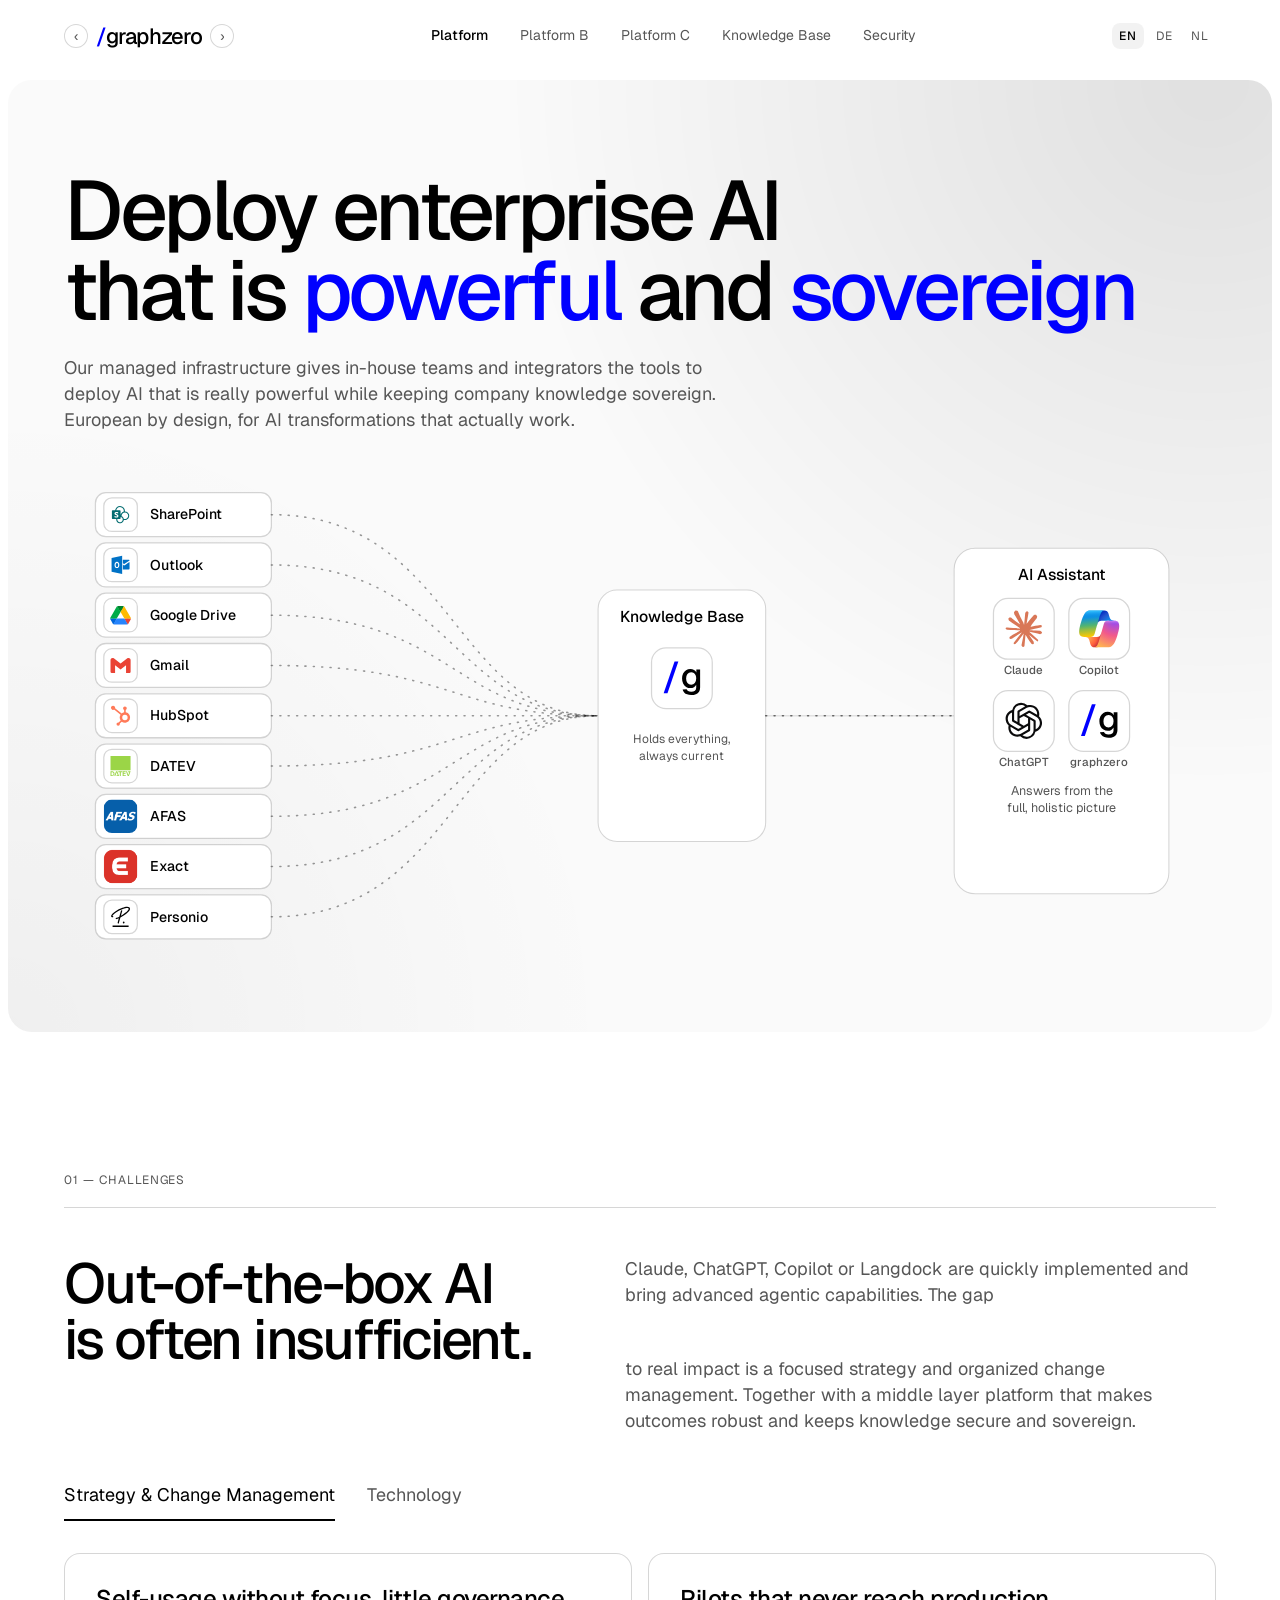
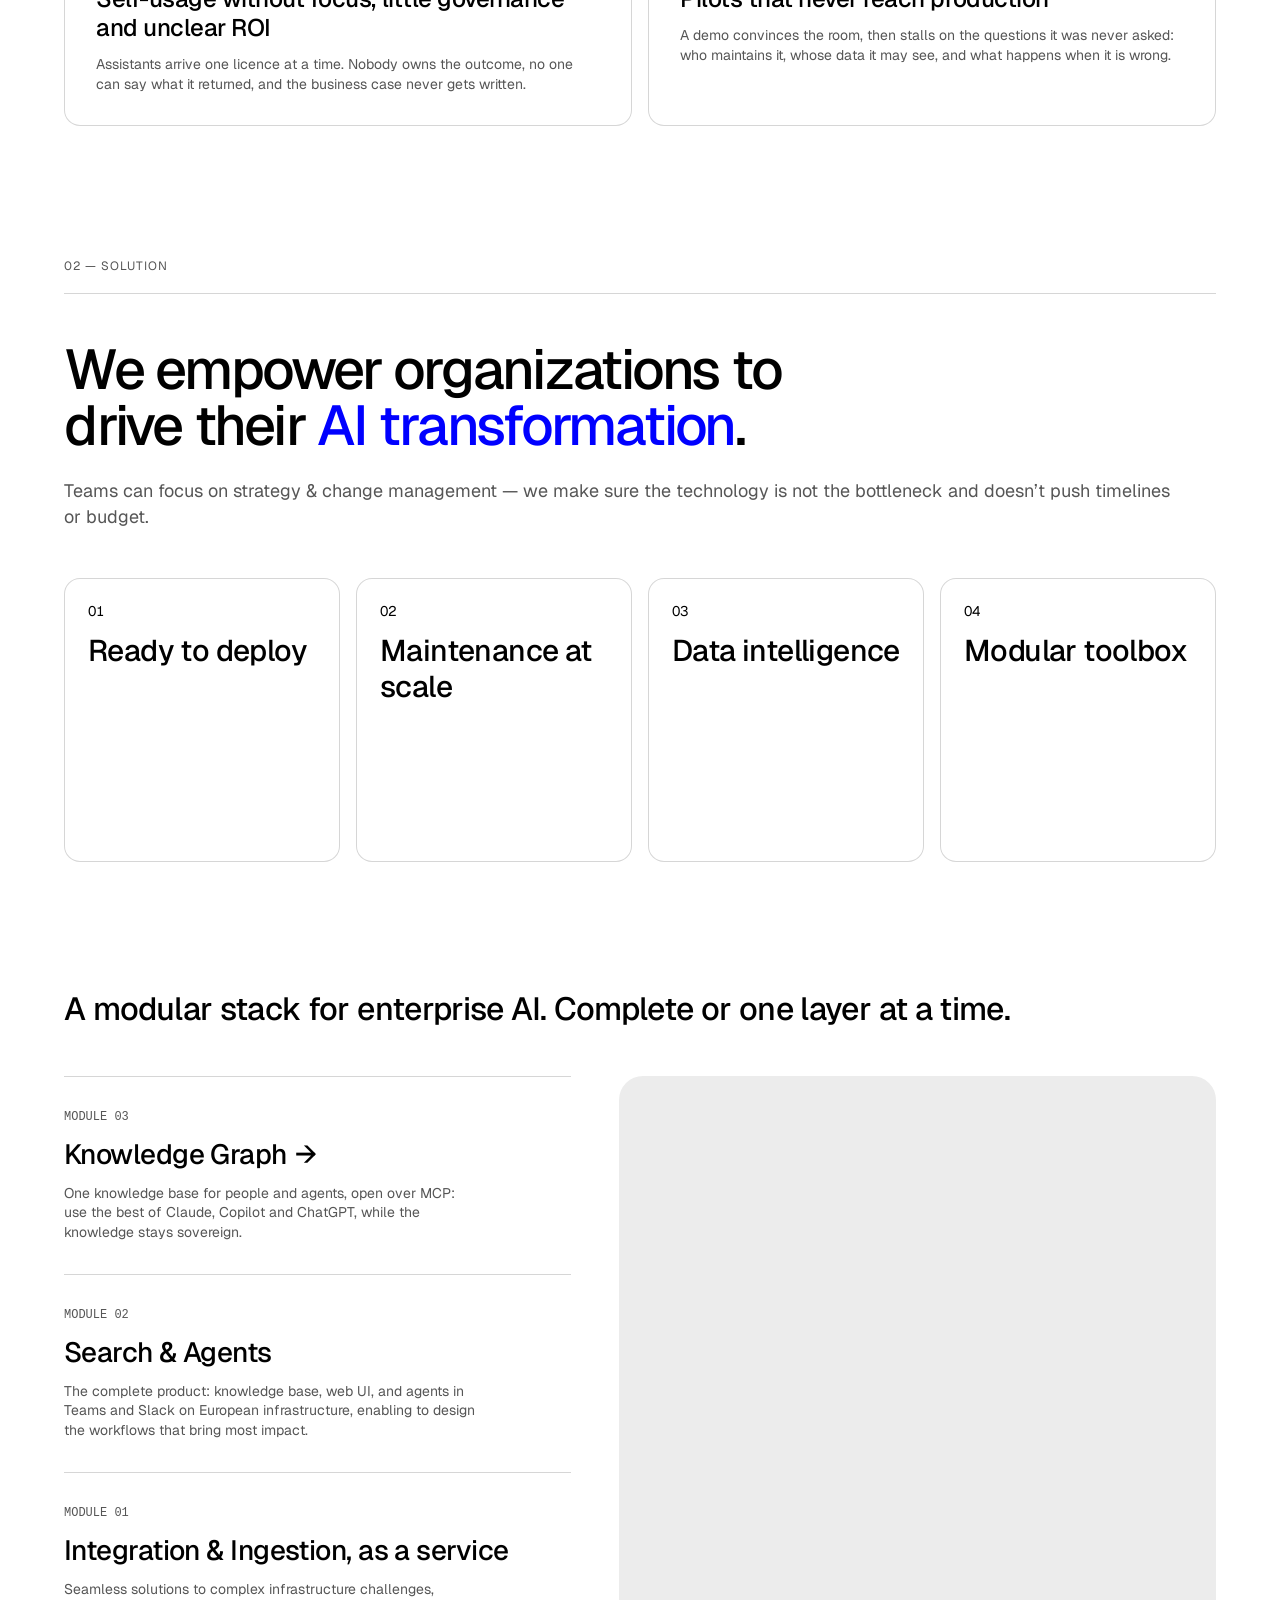
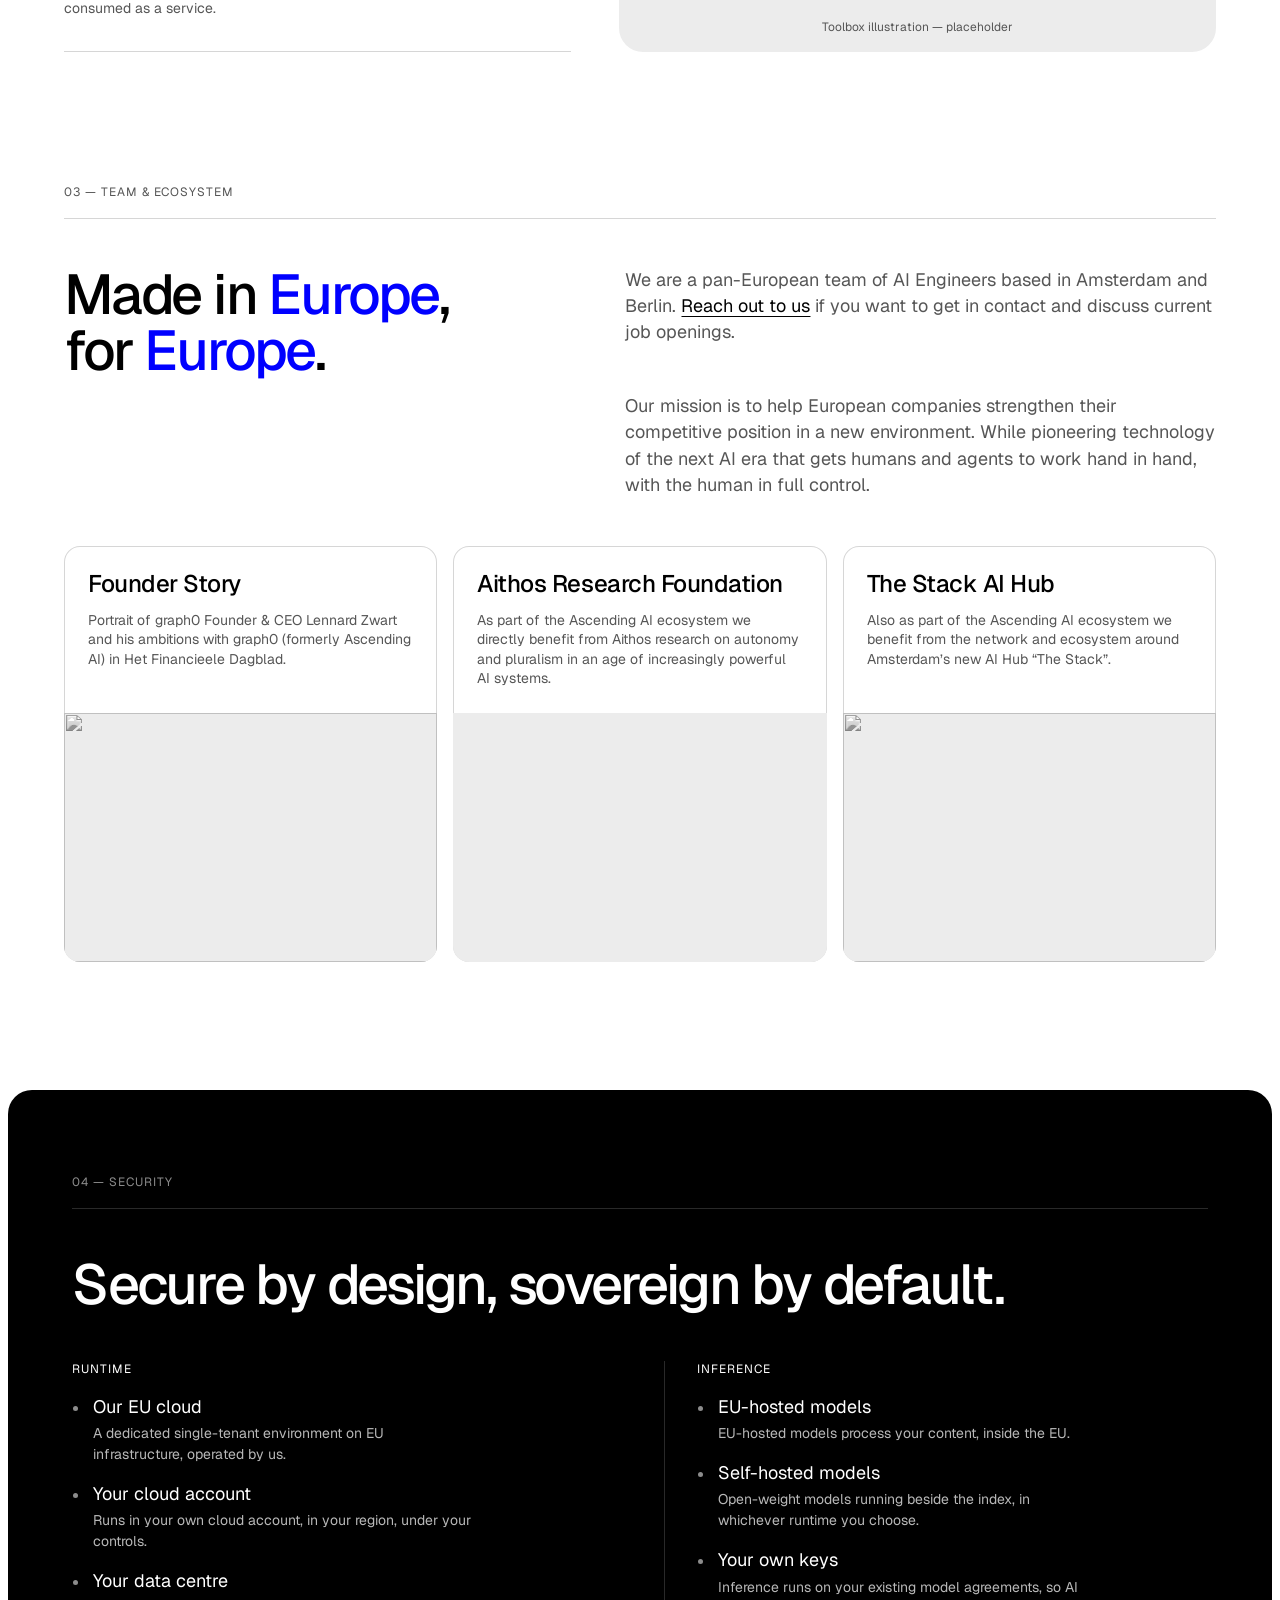
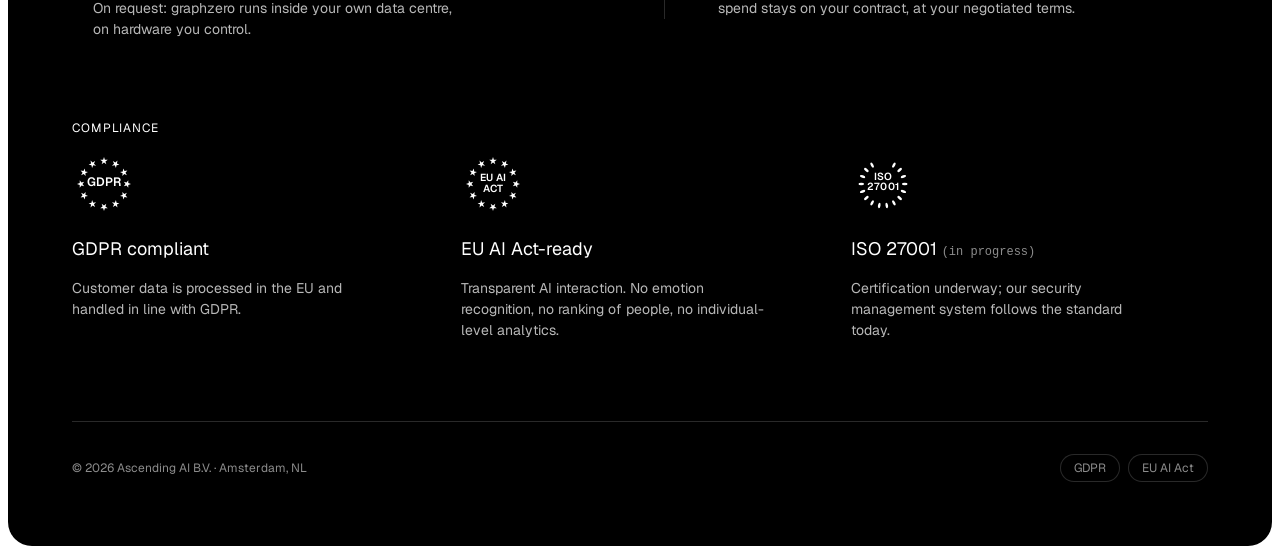
==== index.html @ 4338e970 "Platform: close the stray </div> that ejected half the page The tabs edit left one </div> too many a" ====
<!DOCTYPE html>
<html lang="en">
<head>
<meta charset="utf-8">
<meta name="viewport" content="width=device-width, initial-scale=1">
<title>graphzero | Platform</title>
<meta name="description" content="Our managed infrastructure enables in-house teams and integrators to deploy AI that is really powerful while keeping company knowledge sovereign.">
<meta property="og:title" content="graphzero | Platform">
<meta property="og:description" content="Our managed infrastructure enables in-house teams and integrators to deploy AI that is really powerful while keeping company knowledge sovereign.">
<meta property="og:type" content="website">
<link rel="preconnect" href="https://fonts.googleapis.com">
<link rel="preconnect" href="https://fonts.gstatic.com" crossorigin>
<!-- ?v= on the two files that actually change. Pages serves everything with
     max-age=600, so without it a browser can pick up new markup while still
     running ten-minute-old CSS and JS. Bump it in the same commit as an edit
     to either file. The design-system entry below is upstream and unversioned
     because nothing here edits it. -->
<link rel="stylesheet" href="https://fonts.googleapis.com/css2?family=Geist:wght@400;500;700&amp;display=swap">
<link rel="stylesheet" href="assets/design-system/styles.css">
<link rel="stylesheet" href="assets/site.css?v=135">
<link rel="icon" href="assets/graphzero-mark.svg?v=135" type="image/svg+xml">
</head>
<body data-surface="light">

<a class="skip" href="#main">Skip to content</a>

<div class="page" data-page="home">

  <!-- The wordmark is the way back to the top of the site, which is why the nav
       carries no entry for this page. -->
  <header class="site-header">
    <div class="brand-switch" data-identity-switch>
      <!-- Two identities under comparison, and scaffolding like the hero mark's
           arrows: drop this wrapper, the .brand-switch rules and the identity
           block in site.js once one is chosen, leaving the <a> where it is. -->
      <button class="brand-switch__arrow" type="button" data-identity-step="-1"
              aria-label="Previous identity">&lsaquo;</button>
      <a class="brand" href="#platform" title="/graphzero">
        <span class="brand__slash">/</span><span class="brand__name">graphzero</span>
      </a>
      <button class="brand-switch__arrow" type="button" data-identity-step="1"
              aria-label="Next identity">&rsaquo;</button>
    </div>

    <button class="nav-toggle" type="button" aria-expanded="false" aria-controls="site-nav" aria-label="Menu">
      <span class="nav-toggle__bar"></span>
      <span class="nav-toggle__bar"></span>
    </button>

    <nav class="site-nav" id="site-nav" aria-label="Primary">
      <a href="#platform" aria-current="page">Platform</a>
      <a href="platform-b.html">Platform B</a>
      <a href="platform-c.html">Platform C</a>
      <a href="knowledge-base.html">Knowledge Base</a>
      <a href="security.html">Security</a>

      <!-- Only ever seen in the sheet. The desktop bar has no room for it, and
           there the same call is one scroll away in the hero. -->
      <div class="nav-cta">
        <a class="btn btn--hero" href="mailto:david@ascending.ai?subject=Ascending%20AI">Book a founder call</a>
      </div>
    </nav>

    <div class="lang" role="group" aria-label="Language">
      <button class="lang__opt" type="button" data-lang="en" aria-current="true">EN</button>
      <button class="lang__opt" type="button" data-lang="de">DE</button>
      <button class="lang__opt" type="button" data-lang="nl">NL</button>
    </div>
  </header>

  <main id="main">

    <!-- HERO -->
    <section class="hero hero--stack" id="platform">
      <div class="wrap hero__inner hero__inner--stack">
        <div class="hero__copy">
          <h1 class="display hero__title">Deploy enterprise AI<br> that is <span class="hl">powerful</span> and <span class="hl">sovereign</span></h1>
          <!-- The fold used to be a title alone, which left it lighter than the
               section heading underneath it. The sub-title gives the claim a
               second beat and hands the reader down into the page. -->
          <p class="lead hero__lead">Our managed infrastructure gives in-house teams and integrators the tools to deploy AI that is really powerful while keeping company knowledge sovereign.<br>European by design, for AI transformations that actually work.</p>
        </div>

        <!-- The diagram from the foot of this page, held to its knowledge-base
             view and stripped of the animation, so the fold shows the shape of
             the argument and the interactive one below carries the detail. Its
             ids are suffixed -hero: they are page-global, and the two copies
             would otherwise fight over the same gradients and filters.

             On a plate, which the landing hero does not need. -->
        <!-- af-flow2 is not decoration here: every rule the drawing needs is
             scoped under that class, so without it the whole illustration falls
             back to default SVG painting — 16px black text, no fills, no
             hairlines. -->
        <figure class="hero__figure af-flow2">
          <svg role="img" aria-label="Nine business systems feeding a knowledge base, which answers through Claude, Copilot, ChatGPT or our own assistant." viewBox="0 40 1100 580" preserveAspectRatio="xMidYMid meet" xmlns="http://www.w3.org/2000/svg">
                            <defs>
                              <filter id="af-blur-kb-hero" x="-200%" y="-200%" width="500%" height="500%">
                                <feGaussianBlur stdDeviation="2.6"/>
                              </filter>
                            </defs>
            
                      <g class="af-chip">
                        <rect class="af-chip-rect" x="30" y="97.0" width="168" height="42" rx="10"/>
                        <rect x="38" y="102.0" width="32" height="32" rx="7.7" class="af-logo-tile"/><g transform="translate(44.08,108.08) scale(0.8267)"><path fill="#036C70" d="M22 13.25q0 1.04-.4 1.95-.39.9-1.07 1.58t-1.59 1.08q-.91.39-1.94.39-.64 0-1.27-.16-.09.83-.46 1.54-.38.72-.97 1.25-.58.53-1.33.82-.76.3-1.59.3-.91 0-1.71-.35-.79-.34-1.39-.93-.59-.59-.93-1.39-.35-.8-.35-1.7v-.32q.03-.15.05-.31H2.83q-.33 0-.59-.24Q2 16.5 2 16.17V7.83q0-.33.24-.59Q2.5 7 2.83 7h2.95q.12-1.06.61-2 .48-.89 1.24-1.56.75-.68 1.71-1.06T11.38 2q1.16 0 2.18.44 1.03.45 1.79 1.21t1.21 1.79Q17 6.46 17 7.63v.31q0 .15-.04.31 1.04 0 1.95.39.92.39 1.59 1.07.71.67 1.1 1.58.4.92.4 1.96m-10.63-10q-.81 0-1.54.29-.74.28-1.33.78-.56.5-.95 1.18-.38.7-.5 1.5h4.12q.33 0 .59.25.24.25.24.58v4.12l.18-.03q.17-.62.5-1.18.32-.57.79-1.02.45-.45 1.03-.79.54-.33 1.17-.5.08-.43.08-.8 0-.91-.35-1.71-.34-.79-.94-1.38-.59-.59-1.38-.94-.8-.35-1.71-.35m-4.27 12q.45 0 .9-.09.42-.09.76-.31.34-.21.55-.56.19-.36.19-.88 0-.53-.2-.88-.22-.35-.55-.59-.33-.23-.71-.38l-.72-.29Q7 11.14 6.77 11q-.22-.15-.22-.38 0-.16.12-.27.12-.1.28-.15.16-.07.33-.09.18-.01.3-.01.49 0 .88.12.38.13.79.38V9.12Q9 9.05 8.81 9q-.2-.05-.39-.08-.2-.03-.42-.05-.2-.01-.45-.01-.43 0-.88.09-.45.1-.82.32-.35.23-.59.56-.23.35-.23.86 0 .5.22.81.22.35.55.59.33.23.7.41l.72.29q.34.14.56.29.22.16.22.38 0 .19-.11.3-.1.11-.26.16-.13.08-.32.08H7q-.59 0-1.04-.18-.46-.2-.92-.52v1.56q.99.39 2.06.39m4.27 5.5q.63 0 1.21-.25.57-.24 1-.66.42-.43.67-1t.25-1.21q0-.56-.19-1.07-.18-.51-.51-.91-.34-.41-.8-.69-.45-.28-1-.4v1.61q0 .33-.24.59-.26.24-.59.24H8.31q-.06.31-.06.63 0 .64.25 1.21.24.57.66 1 .43.42 1 .66.57.25 1.21.25M17 17q.77 0 1.45-.29.69-.29 1.2-.81.51-.51.81-1.19.29-.68.29-1.46 0-.75-.29-1.45-.3-.69-.81-1.2t-1.2-.81Q17.77 9.5 17 9.5t-1.45.3-1.19.81-.81 1.19q-.3.7-.3 1.45v.21l.02.22q.46.22.85.54.38.32.7.71.3.4.52.86.21.46.32.95.66.26 1.34.26"/></g>
                        <text class="af-chip-label" x="82" y="122.5">SharePoint</text>
                      </g>
                      <g class="af-chip">
                        <rect class="af-chip-rect" x="30" y="145.0" width="168" height="42" rx="10"/>
                        <rect x="38" y="150.0" width="32" height="32" rx="7.7" class="af-logo-tile"/><g transform="translate(44.08,156.08) scale(0.6200)"><path fill="#0072c6" d="M19.484 7.937v5.477l1.916 1.205a.5.5 0 0 0 .21 0l8.238-5.554a1.174 1.174 0 0 0-.959-1.128Z"/><path fill="#0072c6" d="m19.484 15.457l1.747 1.2a.52.52 0 0 0 .543 0c-.3.181 8.073-5.378 8.073-5.378v10.066a1.408 1.408 0 0 1-1.49 1.555h-8.874zm-9.044-2.525a1.61 1.61 0 0 0-1.42.838a4.13 4.13 0 0 0-.526 2.218A4.05 4.05 0 0 0 9.02 18.2a1.6 1.6 0 0 0 2.771.022a4 4 0 0 0 .515-2.2a4.37 4.37 0 0 0-.5-2.281a1.54 1.54 0 0 0-1.366-.809"/><path fill="#0072c6" d="M2.153 5.155v21.427L18.453 30V2Zm10.908 14.336a3.23 3.23 0 0 1-2.7 1.361a3.19 3.19 0 0 1-2.64-1.318A5.46 5.46 0 0 1 6.706 16.1a5.87 5.87 0 0 1 1.036-3.616a3.27 3.27 0 0 1 2.744-1.384a3.12 3.12 0 0 1 2.61 1.321a5.64 5.64 0 0 1 1 3.484a5.76 5.76 0 0 1-1.035 3.586"/></g>
                        <text class="af-chip-label" x="82" y="170.5">Outlook</text>
                      </g>
                      <g class="af-chip">
                        <rect class="af-chip-rect" x="30" y="193.0" width="168" height="42" rx="10"/>
                        <rect x="38" y="198.0" width="32" height="32" rx="7.7" class="af-logo-tile"/><g transform="translate(44.08,205.13) scale(0.0775)"><path fill="#0066da" d="m19.354 196.034l11.29 19.5c2.346 4.106 5.718 7.332 9.677 9.678q17.009-21.591 23.68-33.137q6.77-11.717 16.641-36.655q-26.604-3.502-40.32-3.502q-13.165 0-40.322 3.502c0 4.545 1.173 9.09 3.519 13.196z"/><path fill="#ea4335" d="M215.681 225.212c3.96-2.346 7.332-5.572 9.677-9.677l4.692-8.064l22.434-38.855a26.57 26.57 0 0 0 3.518-13.196q-27.315-3.502-40.247-3.502q-13.899 0-40.248 3.502q9.754 25.075 16.422 36.655q6.724 11.683 23.752 33.137"/><path fill="#00832d" d="M128.001 73.311q19.68-23.768 27.125-36.655q5.996-10.377 13.196-33.137C164.363 1.173 159.818 0 155.126 0h-54.25C96.184 0 91.64 1.32 87.68 3.519q9.16 26.103 15.544 37.154q7.056 12.213 24.777 32.638"/><path fill="#2684fc" d="M175.36 155.42H80.642l-40.32 69.792c3.958 2.346 8.503 3.519 13.195 3.519h148.968c4.692 0 9.238-1.32 13.196-3.52z"/><path fill="#00ac47" d="M128.001 73.311L87.681 3.52c-3.96 2.346-7.332 5.571-9.678 9.677L3.519 142.224A26.57 26.57 0 0 0 0 155.42h80.642z"/><path fill="#ffba00" d="m215.242 77.71l-37.243-64.514c-2.345-4.106-5.718-7.331-9.677-9.677l-40.32 69.792l47.358 82.109h80.496c0-4.546-1.173-9.09-3.519-13.196z"/></g>
                        <text class="af-chip-label" x="82" y="218.5">Google Drive</text>
                      </g>
                      <g class="af-chip">
                        <rect class="af-chip-rect" x="30" y="241.0" width="168" height="42" rx="10"/>
                        <rect x="38" y="246.0" width="32" height="32" rx="7.7" class="af-logo-tile"/><g transform="translate(44.40,252.40) scale(0.8000)"><path d="M24 5.457v13.909c0 .904-.732 1.636-1.636 1.636h-3.819V11.73L12 16.64l-6.545-4.91v9.273H1.636A1.636 1.636 0 0 1 0 19.366V5.457c0-2.023 2.309-3.178 3.927-1.964L5.455 4.64 12 9.548l6.545-4.91 1.528-1.145C21.69 2.28 24 3.434 24 5.457z" fill="#EA4335"/></g>
                        <text class="af-chip-label" x="82" y="266.5">Gmail</text>
                      </g>
                      <g class="af-chip">
                        <rect class="af-chip-rect" x="30" y="289.0" width="168" height="42" rx="10"/>
                        <rect x="38" y="294.0" width="32" height="32" rx="7.7" class="af-logo-tile"/><g transform="translate(44.40,300.40) scale(0.8000)"><path d="M18.164 7.93V5.084a2.198 2.198 0 001.267-1.978v-.067A2.2 2.2 0 0017.238.845h-.067a2.2 2.2 0 00-2.193 2.193v.067a2.196 2.196 0 001.252 1.973l.013.006v2.852a6.22 6.22 0 00-2.969 1.31l.012-.01-7.828-6.095A2.497 2.497 0 104.3 4.656l-.012.006 7.697 5.991a6.176 6.176 0 00-1.038 3.446c0 1.343.425 2.588 1.147 3.607l-.013-.02-2.342 2.343a1.968 1.968 0 00-.58-.095h-.002a2.033 2.033 0 102.033 2.033 1.978 1.978 0 00-.1-.595l.005.014 2.317-2.317a6.247 6.247 0 104.782-11.134l-.036-.005zm-.964 9.378a3.206 3.206 0 113.215-3.207v.002a3.206 3.206 0 01-3.207 3.207z" fill="#FF7A59"/></g>
                        <text class="af-chip-label" x="82" y="314.5">HubSpot</text>
                      </g>
                      <g class="af-chip">
                        <rect class="af-chip-rect" x="30" y="337.0" width="168" height="42" rx="10"/>
                        <rect x="38" y="342.0" width="32" height="32" rx="7.7" class="af-logo-tile"/><g transform="translate(44.40,348.40) scale(0.8000)"><path d="M0 .165v16.9174h23.9147V.1651Zm.017 18.1842v5.4857h1.9809c1.4754 0 2.7429-1.1832 2.7429-2.7005-.042-1.686-1.0982-2.7852-2.5736-2.7852zm6.62 0-2.1079 5.4857H5.706l1.6422-4.3428 1.3546 3.454h-1.524v.8888h3.0392l-2.1502-5.4857Zm2.6498 0v.9312h1.7778v4.5545h1.219v-4.5545h1.727v-.9312zm5.1894 0v5.4857h3.7926v-.8889h-2.6159v-1.5153h2.3196v-.9313h-2.3196v-1.219h2.4889v-.9312zm3.962 0 2.1502 5.4857h1.3037L24 18.3492h-2.9037v.9312h1.3884l-1.2699 3.327-1.5577-4.2582zm-17.2869.9312h.9313c.9271 0 1.5576.6735 1.5153 1.8117-.042 1.1804-.8425 1.8116-1.8116 1.8116h-.635Z" fill="#9BD547"/></g>
                        <text class="af-chip-label" x="82" y="362.5">DATEV</text>
                      </g>
                      <g class="af-chip">
                        <rect class="af-chip-rect" x="30" y="385.0" width="168" height="42" rx="10"/>
                        <image href="[data-uri]" x="38" y="390.0" width="32" height="32" preserveAspectRatio="xMidYMid slice" style="clip-path:inset(0 round 7.7px)"/>
                        <text class="af-chip-label" x="82" y="410.5">AFAS</text>
                      </g>
                      <g class="af-chip">
                        <rect class="af-chip-rect" x="30" y="433.0" width="168" height="42" rx="10"/>
                        <image href="[data-uri]" x="38" y="438.0" width="32" height="32" preserveAspectRatio="xMidYMid slice" style="clip-path:inset(0 round 7.7px)"/>
                        <text class="af-chip-label" x="82" y="458.5">Exact</text>
                      </g>
                      <g class="af-chip">
                        <rect class="af-chip-rect" x="30" y="481.0" width="168" height="42" rx="10"/>
                        <rect x="38" y="486.0" width="32" height="32" rx="7.7" class="af-logo-tile"/><g transform="translate(44.40,492.40) scale(0.8000)"><path d="M21.603 24H2.47v-1.563h19.133Zm-6.167-4.044c.557.145 1.137-.244 1.303-.867.166-.624-.157-1.25-.713-1.39-.556-.142-1.137.24-1.304.865-.167.624.156 1.25.714 1.39zM22.37.676c-1.737-1.347-5.387-.43-8.145.576A41.707 41.705 0 0 0 5.64 5.625C3.624 6.985 1.135 8.987.748 10.814a1.43 1.43 0 0 0 .28 1.263c.505.59 1.354.576 1.516.568a.781.781 0 0 0 .51-1.368.783.783 0 0 0-.58-.193.877.877 0 0 1-.181-.016c.58-2.136 6.69-6.232 12.47-8.342 3.858-1.408 5.964-1.342 6.649-.81.284.22.433.487.23 1.062-.545 1.535-3.2 3.96-7.108 6.48-.725.467-1.434.898-2.11 1.29.544-1.92 1.1-3.88 1.582-5.561a.782.782 0 0 0-1.504-.43 2070.72 2070.634 0 0 0-2.002 7.05c-1.564.811-2.754 1.3-3.22 1.366a.783.783 0 0 0-1.025 1.095c.134.226.4.476.929.476.088 0 .177-.007.264-.02.54-.073 1.417-.395 2.485-.884-.758 2.702-1.373 4.975-1.407 5.282a.781.781 0 0 0 .69.858.668.668 0 0 0 .087 0 .783.783 0 0 0 .775-.685c.062-.38.822-3.133 1.746-6.42a58.241 58.239 0 0 0 4.01-2.401c5.435-3.587 7.007-5.917 7.362-7.241.277-1.02-.017-1.93-.825-2.557z" fill="#000000"/></g>
                        <text class="af-chip-label" x="82" y="506.5">Personio</text>
                      </g>
            
                      <path class="af-line-kb" style="animation-delay:-0.0s" d="M198,118.0 C373,118.0 370,310.0 510,310"/>
                      <path class="af-line-kb" style="animation-delay:-0.18s" d="M198,166.0 C373,166.0 370,310.0 510,310"/>
                      <path class="af-line-kb" style="animation-delay:-0.36s" d="M198,214.0 C373,214.0 370,310.0 510,310"/>
                      <path class="af-line-kb" style="animation-delay:-0.54s" d="M198,262.0 C373,262.0 370,310.0 510,310"/>
                      <path class="af-line-kb" style="animation-delay:-0.72s" d="M198,310.0 C373,310.0 370,310.0 510,310"/>
                      <path class="af-line-kb" style="animation-delay:-0.9s" d="M198,358.0 C373,358.0 370,310.0 510,310"/>
                      <path class="af-line-kb" style="animation-delay:-1.08s" d="M198,406.0 C373,406.0 370,310.0 510,310"/>
                      <path class="af-line-kb" style="animation-delay:-1.26s" d="M198,454.0 C373,454.0 370,310.0 510,310"/>
                      <path class="af-line-kb" style="animation-delay:-1.44s" d="M198,502.0 C373,502.0 370,310.0 510,310"/>

                            <rect class="af-kb-rect" x="510" y="190" width="160" height="240" rx="18"/>
                            <text class="af-kb-title" x="590.0" y="220" text-anchor="middle">Knowledge Base</text>
                            <rect x="561.0" y="245.2" width="58" height="58" rx="13.9" class="af-logo-tile"/><g transform="translate(571.30,284.54) scale(0.03519,-0.03519)"><path d="M37 -110 333 750H435L140 -110Z" fill="#0000ff"/><path d="M289 -162Q226 -162 178.0 -143.0Q130 -124 99.0 -89.5Q68 -55 57 -9L167 -2Q178 -35 205.5 -54.5Q233 -74 289 -74Q355 -74 390.5 -46.0Q426 -18 426 39V116Q407 75 365.0 51.0Q323 27 271 27Q204 27 152.0 60.0Q100 93 71.0 151.0Q42 209 42 285Q42 362 70.5 420.0Q99 478 150.5 511.0Q202 544 267 544Q324 544 367.5 518.0Q411 492 430 448V532H532V42Q532 -24 502.5 -69.5Q473 -115 418.5 -138.5Q364 -162 289 -162ZM288 117Q350 117 387.5 162.0Q425 207 426 286Q427 338 410.0 375.5Q393 413 361.5 433.5Q330 454 288 454Q223 454 187.5 408.5Q152 363 152 286Q152 208 188.5 162.5Q225 117 288 117Z" fill="#000000" transform="translate(494,0)"/></g>
                            <text class="af-kb-sub" x="590.0" y="336" text-anchor="middle">Holds everything,</text>
                            <text class="af-kb-sub" x="590.0" y="352" text-anchor="middle">always current</text>

                      <path id="af-kb-link-path-hero" class="af-line-base" d="M670,310 L850,310"/>
                    <path class="af-line-flow" d="M670,310 L850,310"/>
                      <path class="af-line-glow" d="M670,310 L850,310">
                        <animate attributeName="opacity" values="0;0;0.85;0.85;0;0" keyTimes="0;0.00000;0.03571;0.51190;0.54762;1" dur="4.2s" begin="0s" repeatCount="indefinite" />
                      </path>
                      <g class="af-packet-ping">
                        <circle class="af-ping-ring" r="6"/>
                        <animateMotion dur="4.2s" begin="0s" repeatCount="indefinite" keyPoints="1;1;0;0" keyTimes="0;0.00000;0.20238;1" calcMode="linear"><mpath href="#af-kb-link-path-hero"/></animateMotion>
                        <animate attributeName="opacity" values="0;0;0.9;0.9;0;0" keyTimes="0;0.00000;0.01190;0.19048;0.20238;1" dur="4.2s" begin="0s" repeatCount="indefinite" />
                      </g>
                      <g class="af-pill" data-anim="1">
                        <ellipse class="af-pill-glow" cx="0" cy="0" rx="13" ry="7"/>
                        <ellipse class="af-pill-core" cx="0" cy="0" rx="7" ry="4"/>
                        <animateMotion dur="4.2s" begin="0s" repeatCount="indefinite" keyPoints="0;0;1;1" keyTimes="0;0.28571;0.54762;1" calcMode="linear"><mpath href="#af-kb-link-path-hero"/></animateMotion>
                        <animate attributeName="opacity" values="0;0;1;1;0;0" keyTimes="0;0.28571;0.30000;0.53333;0.54762;1" dur="4.2s" begin="0s" repeatCount="indefinite" />
                      </g>

                      <g class="af-ast-kb">
                        <rect class="af-ast-rect" x="850" y="150" width="205" height="330" rx="20"/>
                        <text class="af-ast-title" x="952.5" y="180" text-anchor="middle">AI Assistant</text>
        
                        <g>
                          <rect x="887.5" y="198.0" width="58" height="58" rx="13.9" class="af-logo-tile"/><g transform="translate(899.10,209.60) scale(1.4500)"><path d="M4.709 15.955l4.72-2.647.08-.23-.08-.128H9.2l-.79-.048-2.698-.073-2.339-.097-2.266-.122-.571-.121L0 11.784l.055-.352.48-.321.686.06 1.52.103 2.278.158 1.652.097 2.449.255h.389l.055-.157-.134-.098-.103-.097-2.358-1.596-2.552-1.688-1.336-.972-.724-.491-.364-.462-.158-1.008.656-.722.881.06.225.061.893.686 1.908 1.476 2.491 1.833.365.304.145-.103.019-.073-.164-.274-1.355-2.446-1.446-2.49-.644-1.032-.17-.619a2.97 2.97 0 01-.104-.729L6.283.134 6.696 0l.996.134.42.364.62 1.414 1.002 2.229 1.555 3.03.456.898.243.832.091.255h.158V9.01l.128-1.706.237-2.095.23-2.695.08-.76.376-.91.747-.492.584.28.48.685-.067.444-.286 1.851-.559 2.903-.364 1.942h.212l.243-.242.985-1.306 1.652-2.064.73-.82.85-.904.547-.431h1.033l.76 1.129-.34 1.166-1.064 1.347-.881 1.142-1.264 1.7-.79 1.36.073.11.188-.02 2.856-.606 1.543-.28 1.841-.315.833.388.091.395-.328.807-1.969.486-2.309.462-3.439.813-.042.03.049.061 1.549.146.662.036h1.622l3.02.225.79.522.474.638-.079.485-1.215.62-1.64-.389-3.829-.91-1.312-.329h-.182v.11l1.093 1.068 2.006 1.81 2.509 2.33.127.578-.322.455-.34-.049-2.205-1.657-.851-.747-1.926-1.62h-.128v.17l.444.649 2.345 3.521.122 1.08-.17.353-.608.213-.668-.122-1.374-1.925-1.415-2.167-1.143-1.943-.14.08-.674 7.254-.316.37-.729.28-.607-.461-.322-.747.322-1.476.389-1.924.315-1.53.286-1.9.17-.632-.012-.042-.14.018-1.434 1.967-2.18 2.945-1.726 1.845-.414.164-.717-.37.067-.662.401-.589 2.388-3.036 1.44-1.882.93-1.086-.006-.158h-.055L4.132 18.56l-1.13.146-.487-.456.061-.746.231-.243 1.908-1.312-.006.006z" fill="#D97757"/></g>
                          <text class="af-ast-label" x="916.5" y="270.0" text-anchor="middle">Claude</text>
                        </g>
                        <g>
                          <rect x="959.5" y="198.0" width="58" height="58" rx="13.9" class="af-logo-tile"/><g transform="translate(969.36,207.86) scale(1.5950)"><defs><defs><radialGradient cx="85.44%" cy="100.653%" fx="85.44%" fy="100.653%" gradientTransform="scale(-.8553 -1) rotate(50.927 2.041 -1.946)" id="af-copilot-grad-i2-0-hero" r="105.116%"><stop offset="9.6%" stop-color="#00AEFF"></stop><stop offset="77.3%" stop-color="#2253CE"></stop><stop offset="100%" stop-color="#0736C4"></stop></radialGradient><radialGradient cx="18.143%" cy="32.928%" fx="18.143%" fy="32.928%" gradientTransform="scale(.8897 1) rotate(52.069 .193 .352)" id="af-copilot-grad-i2-1-hero" r="95.612%"><stop offset="0%" stop-color="#FFB657"></stop><stop offset="63.4%" stop-color="#FF5F3D"></stop><stop offset="92.3%" stop-color="#C02B3C"></stop></radialGradient><radialGradient cx="82.987%" cy="-9.792%" fx="82.987%" fy="-9.792%" gradientTransform="scale(-1 -.9441) rotate(-70.872 .142 1.17)" id="af-copilot-grad-i2-4-hero" r="140.622%"><stop offset="6.6%" stop-color="#8C48FF"></stop><stop offset="50%" stop-color="#F2598A"></stop><stop offset="89.6%" stop-color="#FFB152"></stop></radialGradient><linearGradient id="af-copilot-grad-i2-2-hero" x1="39.465%" x2="46.884%" y1="12.117%" y2="103.774%"><stop offset="15.6%" stop-color="#0D91E1"></stop><stop offset="48.7%" stop-color="#52B471"></stop><stop offset="65.2%" stop-color="#98BD42"></stop><stop offset="93.7%" stop-color="#FFC800"></stop></linearGradient><linearGradient id="af-copilot-grad-i2-3-hero" x1="45.949%" x2="50%" y1="0%" y2="100%"><stop offset="0%" stop-color="#3DCBFF"></stop><stop offset="24.7%" stop-color="#0588F7" stop-opacity="0"></stop></linearGradient><linearGradient id="af-copilot-grad-i2-5-hero" x1="83.507%" x2="83.453%" y1="-6.106%" y2="21.131%"><stop offset="5.8%" stop-color="#F8ADFA"></stop><stop offset="70.8%" stop-color="#A86EDD" stop-opacity="0"></stop></linearGradient></defs></defs><path d="M17.533 1.829A2.528 2.528 0 0015.11 0h-.737a2.531 2.531 0 00-2.484 2.087l-1.263 6.937.314-1.08a2.528 2.528 0 012.424-1.833h4.284l1.797.706 1.731-.706h-.505a2.528 2.528 0 01-2.423-1.829l-.715-2.453z" fill="url(#af-copilot-grad-i2-0-hero)" transform="translate(0 1)"></path><path d="M6.726 20.16A2.528 2.528 0 009.152 22h1.566c1.37 0 2.49-1.1 2.525-2.48l.17-6.69-.357 1.228a2.528 2.528 0 01-2.423 1.83h-4.32l-1.54-.842-1.667.843h.497c1.124 0 2.113.75 2.426 1.84l.697 2.432z" fill="url(#af-copilot-grad-i2-1-hero)" transform="translate(0 1)"></path><path d="M15 0H6.252c-2.5 0-4 3.331-5 6.662-1.184 3.947-2.734 9.225 1.75 9.225H6.78c1.13 0 2.12-.753 2.43-1.847.657-2.317 1.809-6.359 2.713-9.436.46-1.563.842-2.906 1.43-3.742A1.97 1.97 0 0115 0" fill="url(#af-copilot-grad-i2-2-hero)" transform="translate(0 1)"></path><path d="M15 0H6.252c-2.5 0-4 3.331-5 6.662-1.184 3.947-2.734 9.225 1.75 9.225H6.78c1.13 0 2.12-.753 2.43-1.847.657-2.317 1.809-6.359 2.713-9.436.46-1.563.842-2.906 1.43-3.742A1.97 1.97 0 0115 0" fill="url(#af-copilot-grad-i2-3-hero)" transform="translate(0 1)"></path><path d="M9 22h8.749c2.5 0 4-3.332 5-6.663 1.184-3.948 2.734-9.227-1.75-9.227H17.22c-1.129 0-2.12.754-2.43 1.848a1149.2 1149.2 0 01-2.713 9.437c-.46 1.564-.842 2.907-1.43 3.743A1.97 1.97 0 019 22" fill="url(#af-copilot-grad-i2-4-hero)" transform="translate(0 1)"></path><path d="M9 22h8.749c2.5 0 4-3.332 5-6.663 1.184-3.948 2.734-9.227-1.75-9.227H17.22c-1.129 0-2.12.754-2.43 1.848a1149.2 1149.2 0 01-2.713 9.437c-.46 1.564-.842 2.907-1.43 3.743A1.97 1.97 0 019 22" fill="url(#af-copilot-grad-i2-5-hero)" transform="translate(0 1)"></path></g>
                          <text class="af-ast-label" x="988.5" y="270.0" text-anchor="middle">Copilot</text>
                        </g>
                        <g>
                          <rect x="887.5" y="286.0" width="58" height="58" rx="13.9" class="af-logo-tile"/><g transform="translate(899.10,297.60) scale(1.4500)"><path d="M9.205 8.658v-2.26c0-.19.072-.333.238-.428l4.543-2.616c.619-.357 1.356-.523 2.117-.523 2.854 0 4.662 2.212 4.662 4.566 0 .167 0 .357-.024.547l-4.71-2.759a.797.797 0 00-.856 0l-5.97 3.473zm10.609 8.8V12.06c0-.333-.143-.57-.429-.737l-5.97-3.473 1.95-1.118a.433.433 0 01.476 0l4.543 2.617c1.309.76 2.189 2.378 2.189 3.948 0 1.808-1.07 3.473-2.76 4.163zM7.802 12.703l-1.95-1.142c-.167-.095-.239-.238-.239-.428V5.899c0-2.545 1.95-4.472 4.591-4.472 1 0 1.927.333 2.712.928L8.23 5.067c-.285.166-.428.404-.428.737v6.898zM12 15.128l-2.795-1.57v-3.33L12 8.658l2.795 1.57v3.33L12 15.128zm1.796 7.23c-1 0-1.927-.332-2.712-.927l4.686-2.712c.285-.166.428-.404.428-.737v-6.898l1.974 1.142c.167.095.238.238.238.428v5.233c0 2.545-1.974 4.472-4.614 4.472zm-5.637-5.303l-4.544-2.617c-1.308-.761-2.188-2.378-2.188-3.948A4.482 4.482 0 014.21 6.327v5.423c0 .333.143.571.428.738l5.947 3.449-1.95 1.118a.432.432 0 01-.476 0zm-.262 3.9c-2.688 0-4.662-2.021-4.662-4.519 0-.19.024-.38.047-.57l4.686 2.71c.286.167.571.167.856 0l5.97-3.448v2.26c0 .19-.07.333-.237.428l-4.543 2.616c-.619.357-1.356.523-2.117.523zm5.899 2.83a5.947 5.947 0 005.827-4.756C22.287 18.339 24 15.84 24 13.296c0-1.665-.713-3.282-1.998-4.448.119-.5.19-.999.19-1.498 0-3.401-2.759-5.947-5.946-5.947-.642 0-1.26.095-1.88.31A5.962 5.962 0 0010.205 0a5.947 5.947 0 00-5.827 4.757C1.713 5.447 0 7.945 0 10.49c0 1.666.713 3.283 1.998 4.448-.119.5-.19 1-.19 1.499 0 3.401 2.759 5.946 5.946 5.946.642 0 1.26-.095 1.88-.309a5.96 5.96 0 004.162 1.713z" fill="#0B0B0C"/></g>
                          <text class="af-ast-label" x="916.5" y="358.0" text-anchor="middle">ChatGPT</text>
                        </g>
                        <g>
                          <rect x="959.5" y="286.0" width="58" height="58" rx="13.9" class="af-logo-tile"/><g transform="translate(969.80,325.34) scale(0.03519,-0.03519)"><path d="M37 -110 333 750H435L140 -110Z" fill="#0000ff"/><path d="M289 -162Q226 -162 178.0 -143.0Q130 -124 99.0 -89.5Q68 -55 57 -9L167 -2Q178 -35 205.5 -54.5Q233 -74 289 -74Q355 -74 390.5 -46.0Q426 -18 426 39V116Q407 75 365.0 51.0Q323 27 271 27Q204 27 152.0 60.0Q100 93 71.0 151.0Q42 209 42 285Q42 362 70.5 420.0Q99 478 150.5 511.0Q202 544 267 544Q324 544 367.5 518.0Q411 492 430 448V532H532V42Q532 -24 502.5 -69.5Q473 -115 418.5 -138.5Q364 -162 289 -162ZM288 117Q350 117 387.5 162.0Q425 207 426 286Q427 338 410.0 375.5Q393 413 361.5 433.5Q330 454 288 454Q223 454 187.5 408.5Q152 363 152 286Q152 208 188.5 162.5Q225 117 288 117Z" fill="#000000" transform="translate(494,0)"/></g>
                          <text class="af-ast-label" x="988.5" y="358.0" text-anchor="middle" data-identity-name>graphzero</text>
                        </g>
                        <text class="af-ast-sub" x="952.5" y="386.0" text-anchor="middle">Answers from the</text><text class="af-ast-sub" x="952.5" y="402.0" text-anchor="middle">full, holistic picture</text>
                      </g>
                          </svg>
        </figure>
      </div>
    </section>

    <!-- 01 — CHALLENGES: split heading, then the strip whose panels open on
         hover and squeeze their neighbours. -->
    <section class="wrap sec" id="challenges">
      <span class="eyebrow">01 — Challenges</span>
      <hr class="rule">
      <div class="split split--start split--pt">
        <h2 class="h2">Out-of-the-box AI is often insufficient.</h2>
        <div class="lead-group">
          <p class="lead">Claude, ChatGPT, Copilot or Langdock are quickly implemented and bring advanced agentic capabilities. The gap</p>
          <p class="lead">to real impact is a focused strategy and organized change management. Together with a middle layer platform that makes outcomes robust and keeps knowledge secure and sovereign.</p>
        </div>
      </div>

      <!-- The challenges split into the two areas they actually belong to, and
           the tabs are the split: one area on screen at a time, so the reader
           is looking at a set rather than at four things at once. The card
           carries no tag — the open tab already says what it is filed under.

           data-area on the track is the only state; the stylesheet decides from
           it which cards show, so nothing is written onto the cards themselves. -->
      <div class="areas" style="margin-top:var(--space-12)">
        <div class="tabs" role="tablist" aria-label="Challenges by area">
          <button class="tab" type="button" role="tab" id="tab-strategy"
                  aria-selected="true" aria-controls="challenge-cards" data-area="strategy">Strategy &amp; Change Management</button>
          <button class="tab" type="button" role="tab" id="tab-technology"
                  aria-selected="false" aria-controls="challenge-cards" data-area="technology">Technology</button>
        </div>

        <div class="areas__cards" id="challenge-cards" data-area="strategy">
          <article class="card card--ring area-card" data-area="strategy">
            <h3 class="h4-card">Self-usage without focus, little governance and unclear ROI</h3>
            <p class="small">Assistants arrive one licence at a time. Nobody owns the outcome, no one can say what it returned, and the business case never gets written.</p>
          </article>
          <article class="card card--ring area-card" data-area="strategy">
            <h3 class="h4-card">Pilots that never reach production</h3>
            <p class="small">A demo convinces the room, then stalls on the questions it was never asked: who maintains it, whose data it may see, and what happens when it is wrong.</p>
          </article>

          <article class="card card--ring area-card" data-area="technology">
            <h3 class="h4-card">Enterprise data in siloed systems</h3>
            <p class="small">The knowledge an answer needs is spread across systems that were never meant to be read together, so every tool starts by rebuilding the same integrations.</p>
          </article>
          <article class="card card--ring area-card" data-area="technology">
            <h3 class="h4-card">Inaccurate and unreliable results</h3>
            <p class="small">Retrieval over loose documents returns something plausible for any question. Without structure behind it, an answer cannot be checked, only believed.</p>
          </article>
          <article class="card card--ring area-card" data-area="technology">
            <h3 class="h4-card">Loss of control and exposure of sensitive data</h3>
            <p class="small">Content leaves for whichever model the tool ships with, under permissions the source system enforced and the assistant does not.</p>
          </article>
        </div>
      </div>
    </section>

    <!-- 02 — SOLUTION. Head and claim run the full measure rather than the
         split used above, so the two sections do not read as the same block
         twice. Cards reveal their copy on hover at a fixed height. -->
    <section class="wrap sec" id="solution">
      <span class="eyebrow">02 — Solution</span>
      <hr class="rule">
      <h2 class="h2 sec-head">We empower organizations to drive their <span class="hl">AI transformation</span>.</h2>
      <p class="lead sec-head__lead sec-head__lead--full">Teams can focus on strategy &amp; change management — we make sure the technology is not the bottleneck and doesn’t push timelines or budget.</p>

      <div class="grid-4" style="margin-top:var(--space-12)">
        <article class="card card--ring card--compact card--reveal" tabindex="0">
          <span class="card-num">01</span>
          <h3 class="card-reveal__title">Ready to deploy</h3>
          <p class="small card-reveal__body">We give you instantly what takes months of building — and even then is extremely difficult to deliver at highest security and functionality needs.</p>
        </article>
        <article class="card card--ring card--compact card--reveal" tabindex="0">
          <span class="card-num">02</span>
          <h3 class="card-reveal__title">Maintenance at scale</h3>
          <p class="small card-reveal__body">We enable you to participate in maintenance at scale, in an AI ecosystem that is advancing at rapid speed &amp; complexity.</p>
        </article>
        <article class="card card--ring card--compact card--reveal" tabindex="0">
          <span class="card-num">03</span>
          <h3 class="card-reveal__title">Data intelligence</h3>
          <p class="small card-reveal__body">Our platform can give you the data and synthesized insights to find and design the use cases that will deliver real business impact.</p>
        </article>
        <article class="card card--ring card--compact card--reveal" tabindex="0">
          <span class="card-num">04</span>
          <h3 class="card-reveal__title">Modular toolbox</h3>
          <p class="small card-reveal__body">You get just what you need: A knowledge base with integrations and ingestion that integrates by MCP. The full platform with UI and agents in Slack and MS Teams. Or just integrations / ingestion to build the remaining infrastructure yourself.</p>
        </article>
      </div>

      <h3 class="h3-fixed showcase__head" style="padding-top:var(--section-lg)">A modular stack for enterprise AI. Complete or one layer at a time.</h3>

      <div class="showcase">
        <div class="showcase__text">
          <div class="showcase__list">
            <div class="showcase__item">
              <span class="showcase__num">Module 03</span>
              <h4 class="showcase__title"><a class="showcase__link" href="knowledge-base.html">Knowledge Graph</a></h4>
              <p class="small showcase__body">One knowledge base for people and agents, open over MCP: use the best of Claude, Copilot and ChatGPT, while the knowledge stays sovereign.</p>
            </div>
            <div class="showcase__item">
              <span class="showcase__num">Module 02</span>
              <h4 class="showcase__title">Search &amp; Agents</h4>
              <p class="small showcase__body">The complete product: knowledge base, web UI, and agents in Teams and Slack on European infrastructure, enabling to design the workflows that bring most impact.</p>
            </div>
            <div class="showcase__item">
              <span class="showcase__num">Module 01</span>
              <h4 class="showcase__title">Integration &amp; Ingestion, as a service</h4>
              <p class="small showcase__body">Seamless solutions to complex infrastructure challenges, consumed as a service.</p>
            </div>
          </div>
        </div>

        <figure class="showcase__visual">
          <figcaption class="showcase__caption">Toolbox illustration &mdash; placeholder</figcaption>
        </figure>
      </div>
    </section>

    <!-- 03 — TEAM & ECOSYSTEM. -->
    <section class="wrap sec" id="team">
      <span class="eyebrow">03 — Team &amp; Ecosystem</span>
      <hr class="rule">
      <div class="split split--start split--pt">
        <h2 class="h2">Made in <span class="hl">Europe</span>, for <span class="hl">Europe</span>.</h2>
        <div class="lead-group">
          <p class="lead">We are a pan-European team of AI Engineers based in Amsterdam and Berlin. <span class="pop"><button class="pop__trigger" type="button" aria-expanded="false" aria-controls="pop-recruiting">Reach out to us</button><span class="pop__panel" id="pop-recruiting"><span class="pop__value">recruiting@ascending.ai</span><button class="btn pop__copy" type="button" data-copy="recruiting@ascending.ai">Copy email address</button></span></span> if you want to get in contact and discuss current job openings.</p>
          <p class="lead">Our mission is to help European companies strengthen their competitive position in a new environment. While pioneering technology of the next AI era that gets humans and agents to work hand in hand, with the human in full control.</p>
        </div>
      </div>

      <!-- Images are hotlinked from each publisher rather than copied into this
           repo, so nothing here republishes someone else's photography. -->
      <div class="grid-3" style="margin-top:var(--space-12)">
        <a class="link-card" href="https://fd.nl/tech-en-innovatie/1598537/als-onze-kinderen-opgroeien-met-kunstmatige-intelligentie-wil-je-meer-controle-over-de-modellen" target="_blank" rel="noopener">
          <span class="link-card__body">
            <h3 class="h4-card">Founder Story</h3>
            <p class="small">Portrait of graph0 Founder &amp; CEO Lennard Zwart and his ambitions with graph0 (formerly Ascending AI) in Het Financieele Dagblad.</p>
            <span class="vh">Opens fd.nl in a new tab</span>
          </span>
          <span class="link-card__media">
            <img src="https://images.fd.nl/818748-825923.jpeg?auto=format&amp;w=1280&amp;q=45" alt="" loading="lazy">
          </span>
        </a>
        <a class="link-card" href="https://aithos.org/" target="_blank" rel="noopener">
          <span class="link-card__body">
            <h3 class="h4-card">Aithos Research Foundation</h3>
            <p class="small">As part of the Ascending AI ecosystem we directly benefit from Aithos research on autonomy and pluralism in an age of increasingly powerful AI systems.</p>
            <span class="vh">Opens aithos.org in a new tab</span>
          </span>
          <span class="link-card__media link-card__media--contain">
            <img src="https://aithos.org/logos/aithos-foundation-black-cropped.svg" alt="" loading="lazy">
          </span>
        </a>
        <a class="link-card" href="https://thestack.ai/" target="_blank" rel="noopener">
          <span class="link-card__body">
            <h3 class="h4-card">The Stack AI Hub</h3>
            <p class="small">Also as part of the Ascending AI ecosystem we benefit from the network and ecosystem around Amsterdam’s new AI Hub “The Stack”.</p>
            <span class="vh">Opens thestack.ai in a new tab</span>
          </span>
          <span class="link-card__media">
            <img src="https://thestack.ai/assets/og/the-stack-exterior.jpg" alt="" loading="lazy">
          </span>
        </a>
      </div>
    </section>

    <!-- 04 — SECURITY. The page's one dark block, and the only full-bleed band
         on it: the ground changes edge to edge while the content stays on the
         page's own columns. Cards pick up the on-dark fill and hairline from
         the .dark context rather than being restyled here. -->
    <section class="sec-dark dark" id="security">
      <div class="wrap">
      <span class="eyebrow">04 — Security</span>
      <hr class="rule">
      <h2 class="h2 sec-head">Secure by design, sovereign by default.</h2>

      <!-- Runtime and inference sit side by side with a rule between them,
           because they are independent choices: nothing in the left column
           constrains the right one. Each option carries its own note, so there
           is no composed sentence to read and no selection to make — every
           combination is legible at once.

           Compliance runs full width underneath. It is not a third choice; it
           is what holds true whichever pair you land on. -->
      <div class="picker split split--even" style="padding-top:var(--space-12)">
        <div class="picker__group">
          <span class="eyebrow eyebrow--accent">Runtime</span>
          <ul class="opt-list">
            <li>
              <span class="opt__name">Our EU cloud</span>
              <span class="opt__note">A dedicated single-tenant environment on EU infrastructure, operated by us.</span>
            </li>
            <li>
              <span class="opt__name">Your cloud account</span>
              <span class="opt__note">Runs in your own cloud account, in your region, under your controls.</span>
            </li>
            <li>
              <span class="opt__name">Your data centre</span>
              <span class="opt__note">On request: <span data-identity-name>graphzero</span> runs inside your own data centre, on hardware you control.</span>
            </li>
          </ul>
        </div>

        <div class="picker__group picker__group--right">
          <span class="eyebrow eyebrow--accent">Inference</span>
          <ul class="opt-list">
            <li>
              <span class="opt__name">EU-hosted models</span>
              <span class="opt__note">EU-hosted models process your content, inside the EU.</span>
            </li>
            <li>
              <span class="opt__name">Self-hosted models</span>
              <span class="opt__note">Open-weight models running beside the index, in whichever runtime you choose.</span>
            </li>
            <li>
              <span class="opt__name">Your own keys</span>
              <span class="opt__note">Inference runs on your existing model agreements, so AI spend stays on your contract, at your negotiated terms.</span>
            </li>
          </ul>
        </div>
      </div>

      <div class="stack-16" style="padding-top:var(--section-md)">
        <span class="eyebrow eyebrow--accent">Compliance</span>

        <!-- The ring of twelve stars is drawn once and placed twice. Each mark
             is currentColor throughout, so it takes the ink of the context it
             lands in rather than needing an inverted plate the way the
             reference's opaque PNGs do. -->
        <svg width="0" height="0" aria-hidden="true" focusable="false" style="position:absolute">
          <defs><path id="eu-star" d="M50.00 7.80 51.39 12.08 55.90 12.08 52.25 14.73 53.64 19.02 50.00 16.37 46.36 19.02 47.75 14.73 44.10 12.08 48.61 12.08Z"/></defs>
        </svg>

        <ul class="mark-list">
          <li class="mark-item">
            <svg class="mark" viewBox="0 0 100 100" aria-hidden="true" focusable="false">
              <g fill="currentColor">
            <use href="#eu-star" transform="rotate(0 50 50)"/>
            <use href="#eu-star" transform="rotate(30 50 50)"/>
            <use href="#eu-star" transform="rotate(60 50 50)"/>
            <use href="#eu-star" transform="rotate(90 50 50)"/>
            <use href="#eu-star" transform="rotate(120 50 50)"/>
            <use href="#eu-star" transform="rotate(150 50 50)"/>
            <use href="#eu-star" transform="rotate(180 50 50)"/>
            <use href="#eu-star" transform="rotate(210 50 50)"/>
            <use href="#eu-star" transform="rotate(240 50 50)"/>
            <use href="#eu-star" transform="rotate(270 50 50)"/>
            <use href="#eu-star" transform="rotate(300 50 50)"/>
            <use href="#eu-star" transform="rotate(330 50 50)"/>
              </g>
              <text class="mark__word" x="50" y="53.5">GDPR</text>
            </svg>
            <span class="opt__name">GDPR compliant</span>
            <span class="opt__note">Customer data is processed in the EU and handled in line with GDPR.</span>
          </li>

          <li class="mark-item">
            <svg class="mark" viewBox="0 0 100 100" aria-hidden="true" focusable="false">
              <g fill="currentColor">
            <use href="#eu-star" transform="rotate(0 50 50)"/>
            <use href="#eu-star" transform="rotate(30 50 50)"/>
            <use href="#eu-star" transform="rotate(60 50 50)"/>
            <use href="#eu-star" transform="rotate(90 50 50)"/>
            <use href="#eu-star" transform="rotate(120 50 50)"/>
            <use href="#eu-star" transform="rotate(150 50 50)"/>
            <use href="#eu-star" transform="rotate(180 50 50)"/>
            <use href="#eu-star" transform="rotate(210 50 50)"/>
            <use href="#eu-star" transform="rotate(240 50 50)"/>
            <use href="#eu-star" transform="rotate(270 50 50)"/>
            <use href="#eu-star" transform="rotate(300 50 50)"/>
            <use href="#eu-star" transform="rotate(330 50 50)"/>
              </g>
              <text class="mark__word mark__word--sm" x="50" y="45">EU AI</text>
              <text class="mark__word mark__word--sm" x="50" y="62">ACT</text>
            </svg>
            <span class="opt__name">EU AI Act-ready</span>
            <span class="opt__note">Transparent AI interaction. No emotion recognition, no ranking of people, no individual-level analytics.</span>
          </li>

          <li class="mark-item">
            <!-- Not the star ring: ISO is not an EU instrument, so it carries a
                 laurel instead and the two marks stay tellable apart. -->
            <svg class="mark" viewBox="0 0 100 100" aria-hidden="true" focusable="false">
              <g fill="currentColor">
            <ellipse cx="44.1" cy="83.5" rx="2" ry="4.4" transform="rotate(10 44.1 83.5)"/>
            <ellipse cx="55.9" cy="83.5" rx="2" ry="4.4" transform="rotate(-10 55.9 83.5)"/>
            <ellipse cx="33.0" cy="79.4" rx="2" ry="4.4" transform="rotate(30 33.0 79.4)"/>
            <ellipse cx="67.0" cy="79.4" rx="2" ry="4.4" transform="rotate(-30 67.0 79.4)"/>
            <ellipse cx="24.0" cy="71.9" rx="2" ry="4.4" transform="rotate(50 24.0 71.9)"/>
            <ellipse cx="76.0" cy="71.9" rx="2" ry="4.4" transform="rotate(-50 76.0 71.9)"/>
            <ellipse cx="18.1" cy="61.6" rx="2" ry="4.4" transform="rotate(70 18.1 61.6)"/>
            <ellipse cx="81.9" cy="61.6" rx="2" ry="4.4" transform="rotate(-70 81.9 61.6)"/>
            <ellipse cx="16.0" cy="50.0" rx="2" ry="4.4" transform="rotate(90 16.0 50.0)"/>
            <ellipse cx="84.0" cy="50.0" rx="2" ry="4.4" transform="rotate(-90 84.0 50.0)"/>
            <ellipse cx="18.1" cy="38.4" rx="2" ry="4.4" transform="rotate(110 18.1 38.4)"/>
            <ellipse cx="81.9" cy="38.4" rx="2" ry="4.4" transform="rotate(-110 81.9 38.4)"/>
            <ellipse cx="24.0" cy="28.1" rx="2" ry="4.4" transform="rotate(130 24.0 28.1)"/>
            <ellipse cx="76.0" cy="28.1" rx="2" ry="4.4" transform="rotate(-130 76.0 28.1)"/>
            <ellipse cx="33.0" cy="20.6" rx="2" ry="4.4" transform="rotate(150 33.0 20.6)"/>
            <ellipse cx="67.0" cy="20.6" rx="2" ry="4.4" transform="rotate(-150 67.0 20.6)"/>
              </g>
              <text class="mark__word mark__word--sm" x="50" y="43">ISO</text>
              <text class="mark__word mark__word--sm" x="50" y="60">27001</text>
            </svg>
            <span class="opt__name">ISO 27001 <span class="note-line">(in progress)</span></span>
            <span class="opt__note">Certification underway; our security management system follows the standard today.</span>
          </li>
        </ul>
      </div>
      </div>
    </section>

  </main>

  <!-- The dark band runs on through the outro, so the page ends on black
       rather than dropping back to white for the last few lines. -->
  <footer class="footer-band dark">
    <div class="wrap site-footer">
      <span>© 2026 Ascending AI B.V. · Amsterdam, NL</span>
      <div class="chip-row">
        <span class="chip-outline">GDPR</span>
        <span class="chip-outline">EU AI Act</span>
      </div>
    </div>
  </footer>

</div>

<script src="assets/site.js?v=135" defer></script>
</body>
</html>
---- assets/design-system/styles.css ----
/* Ascending / Corinto — global entry point. Import order is load-bearing:
   fonts -> ramps -> type -> space -> shape -> semantic/themes -> element styles. */
@import "tokens/fonts.css";
@import "tokens/colors.css";
@import "tokens/typography.css";
@import "tokens/spacing.css";
@import "tokens/shape.css";
@import "tokens/motion.css";
@import "tokens/semantic.css";
@import "tokens/themes.css";
@import "styles/base.css";
@import "styles/typography.css";
@import "styles/layout.css";
@import "styles/components.css";
---- assets/site.css ----
/* ==========================================================================
   OPTION 5 — monochrome.

   Pure text and black boxes. The green identity is neutralised once, at the
   semantic layer, so every component follows without being touched: --accent
   becomes black, the warm-green muted ink becomes neutral grey, the cool-white
   page becomes white, and the raised block becomes true black.

   Rule 8 of the system still holds — components read the semantic layer, and
   this only changes what that layer resolves to.
   ========================================================================== */
/* The face. The system ships Inter Tight as a stand-in for a licensed face it
   cannot include, and says to swap it by editing tokens/typography.css. That is
   the vendored tree, which loads unversioned and would sit in a browser cache
   for ten minutes with no way to bust it, so the swap is made here instead —
   same token, one layer up, and it rides the ?v= on this file. Inter Tight
   stays behind it as the fallback, since it is already being fetched. */
:root {
  --font-sans: "Geist", "Inter Tight", -apple-system, BlinkMacSystemFont,
    "Segoe UI", Helvetica, Arial, sans-serif;
}

:root,
[data-surface="light"] {
  --page: #ffffff;
  --surface: #ffffff;
  --surface-2: #ffffff;
  --ink: #000000;
  --ink-muted: #565656;
  --ink-invert: #ffffff;
  --ink-muted-invert: rgba(255, 255, 255, 0.72);
  --accent: #000000;
  --accent-ink: #ffffff;
  --accent-quiet: #f2f2f2;
  --chip: rgba(0, 0, 0, 0.05);
  --hairline: rgba(0, 0, 0, 0.16);
  --focus: #000000;
}

/* ==========================================================================
   Ascending AI — page layer for the Ascending / Corinto design system.

   IDENTITY: green on white. The page runs with data-surface="light", the
   system's own inversion — --page becomes the cool white #edf5ee and --surface
   becomes pure white. This is deliberately the opposite arrangement to a dark
   page with floating light panels: here the page is light, the graph point
   cloud carries the green, and exactly one block on each page goes dark.

   The system's readme names the graph as "the one exception to flatness — the
   knowledge-graph point cloud, which sits on white behind the hero type", so it
   is the hero, not a slot further down.

   The eight rules hold: one heading weight (500), no box-shadow except an inset
   hairline ring, tracking tightens as size grows, line-height loosens as size
   shrinks, splits are 1:1.15, measure is capped, semantic layer only.
   ========================================================================== */
:root {
  /* One page-layer semantic: the single dark block. The system names no token
     for it, so it is declared once here rather than read as a raw ramp value. */
  --surface-dark: #000000;
  --hairline-invert: rgba(255, 255, 255, 0.16);
  --fill-invert: rgba(255, 255, 255, 0.06);
}

/* --------------------------------------------------------------------------
   Contexts. The page is light, so the base semantic tokens work everywhere
   except inside the one dark block, which re-declares them.
   -------------------------------------------------------------------------- */
.page {
  background: var(--page);
  color: var(--ink);
  /* `clip`, not `hidden`. Hidden resolves overflow-y to auto, which makes this a
     scroll container and quietly kills position:sticky on the header inside it —
     the header was declared sticky but scrolled away. Clip holds back the hero
     graph without creating a scroll box. */
  overflow-x: hidden;
  overflow-x: clip;
  --heading: var(--ink);
  --body: var(--ink-muted);
  --meta: var(--ink-muted);
  --line: var(--hairline);
  --fill: var(--chip);
  --accent-text: var(--accent);

  /* The page's raised ground, defined once and read by the hero panel and by
     every element that lifts under the pointer, so the fold and the things you
     touch are the same material. Each surface resolves the wash against its own
     box, so the weighting to the upper right repeats at every size. */
  --ground-base: #fafafa;
  --ground-wash:
    radial-gradient(90% 120% at 95% 0%, rgba(0, 0, 0, 0.10), rgba(0, 0, 0, 0) 62%),
    radial-gradient(80% 110% at 0% 100%, rgba(0, 0, 0, 0.045), rgba(0, 0, 0, 0) 60%);
  --ground-size: auto;

  /* The flat grey the highlighted rows take. A shade below --ground-base
     rather than equal to it: #fafafa is a 2% shift on white and disappears on
     a row this short. */
  --wash-grey-base: #f2f2f2;

  --hero-base: var(--ground-base);
  --hero-wash: var(--ground-wash);
  --hero-size: var(--ground-size);
}

.dark {
  background: var(--surface-dark);
  color: var(--ink-invert);
  --heading: var(--ink-invert);
  --body: var(--ink-muted-invert);
  --meta: rgba(255, 255, 255, 0.55);
  --line: var(--hairline-invert);
  --fill: var(--fill-invert);
  /* On black, accent text is simply white — --accent is black here, so it
     cannot carry itself. */
  --accent-text: var(--ink-invert);
}

/* --------------------------------------------------------------------------
   Blue accent

   One declaration, read by everything that carries it: the slash in the
   wordmark, the hero mark, and .hl wherever a heading is marked up with it.
   Pages that declare no --hl fall back to inherit, so the accent reaches a new
   page by being declared there rather than by a rule per component.
   -------------------------------------------------------------------------- */
.page[data-page="home"],
.page[data-page="platform-b"],
.page[data-page="platform-c"],
.page[data-page="knowledge-base"],
.page[data-page="security"] { --hl: #0000ff; }
.hl,
.brand__slash { color: var(--hl, inherit); }

/* --------------------------------------------------------------------------
   Second identity — vongraph

   One declaration is the whole colour change: everything that carries the
   accent reads --hl, so the wordmark's slash, the hero mark and .hl in the
   headings all follow from here. Declared after the per-page rule above and at
   the same specificity, so it wins on order.
   -------------------------------------------------------------------------- */
.page[data-identity="vongraph"] { --hl: #4d9a9e; }

/* Comparison control, like the hero mark's arrows. Quiet at rest: no fill
   until the pointer is on one, so the pair does not read as chrome flanking
   the wordmark. */
.brand-switch { display: inline-flex; align-items: center; gap: var(--space-2); }
.brand-switch__arrow {
  width: 1.5rem; height: 1.5rem;
  display: grid; place-items: center;
  border: 0; cursor: pointer;
  font: inherit; font-size: var(--fs-small); line-height: 1;
  color: var(--ink-muted);
  background: none;
  box-shadow: inset 0 0 0 1px var(--line);
  border-radius: var(--radius-pill);
  transition: color var(--dur-fast) var(--ease), background var(--dur-fast) var(--ease);
}
.brand-switch__arrow:hover { color: var(--ink); background: var(--chip); }

/* --------------------------------------------------------------------------
   Shell
   -------------------------------------------------------------------------- */
.wrap { width: min(var(--container), 100% - var(--gutter) * 2); margin-inline: auto; }

.sec { padding-top: var(--section-lg); }
.sec--md { padding-top: var(--section-md); }
.sec--pb { padding-bottom: var(--section-lg); }
.sec--pb-md { padding-bottom: var(--section-md); }

.skip {
  position: absolute; left: -9999px; top: 0; z-index: 100;
  background: var(--ink); color: var(--ink-invert);
  padding: var(--space-3) var(--space-6);
  border-radius: 0 0 var(--radius-sm) 0;
  font-size: var(--fs-small);
}
.skip:focus { left: 0; text-decoration: none; }

.vh {
  position: absolute; width: 1px; height: 1px; margin: -1px; padding: 0;
  overflow: hidden; clip-path: inset(50%); white-space: nowrap; border: 0;
}

/* --------------------------------------------------------------------------
   Header — hairline on white, the only sticky element. The nav below it is all
   in-page anchors, so the jump is animated rather than instant. base.css already
   forces scroll-behavior back to auto under prefers-reduced-motion.
   -------------------------------------------------------------------------- */
html { scroll-behavior: smooth; }

/* One value, because three things depend on it: the bar itself, the top of the
   menu sheet that hangs below it, and the offset an anchored section needs to
   clear it. The mobile menu query shortens it. */
.page { --header-h: 72px; }

.site-header {
  position: sticky;
  top: 0;
  z-index: 20;
  height: var(--header-h);
  background: var(--page);
  display: flex;
  align-items: center;
  gap: var(--space-8);
  /* The same side margin .wrap resolves to, so the wordmark and the language
     set sit on the page's own columns. A plain 5vw tracked the gutter but not
     the 72rem cap, so once the container stopped growing the header kept
     widening and the two drifted apart — 136px of it by 1600px wide. */
  padding-inline: max(var(--gutter), calc((100% - var(--container)) / 2));
}
.brand {
  display: inline-flex;
  align-items: center;
  /* 0.6rem when this was a mark beside a wordmark. The mark is gone and the
     slash is part of the word, so the gap was setting the two apart as if they
     were still two things — and a bare text node is an anonymous flex item, so
     it took the gap too. */
  gap: 0;
  font-size: 1.375rem;
  font-weight: var(--weight-heading);
  letter-spacing: var(--tracking-h2);
  color: var(--ink);
  flex: none;
}
.brand:hover { text-decoration: none; }
/* Emphasis inside copy. The system runs one heading weight, so this is 500 and
   the heading ink rather than the browser's 700. */
.page strong { font-weight: var(--weight-heading); color: var(--heading); }

.site-nav { display: flex; align-items: center; gap: var(--space-8); margin-inline: auto; }

/* The call to action lives in the menu markup but only ever appears once the
   menu becomes a sheet. */
.nav-cta { display: none; }

/* One control style for the links and the Solutions trigger, so the row reads
   as a single set rather than a mix of anchors and a button.

   The two places a link can be, rather than `.site-nav a`: the call to action
   at the foot of the sheet is an anchor too, and it is a control, not one of
   the menu's links. Naming the positions leaves it unmatched without a :not(),
   which would have raised this rule's weight over three overrides further down
   that were written against `.site-nav a` — the row style in the sheet, the
   block layout that puts a sub-line under its label, and the ink on the one
   live entry. */
.site-nav > a,
.nav-menu__panel a,
.nav-menu__trigger {
  display: inline-flex; align-items: center; gap: 0.4rem;
  padding: 0; border: 0; background: none;
  font: inherit; font-size: var(--fs-small);
  color: var(--ink-muted); cursor: pointer;
  white-space: nowrap;
  transition: color var(--dur-fast) var(--ease);
}
/* Scoped like the rule above, and here it matters most: unscoped this would win
   over the button's own hover and set its label to ink — black on black. */
.site-nav > a:hover,
.nav-menu__panel a:hover,
.nav-menu__trigger:hover,
.nav-menu[data-open="true"] > .nav-menu__trigger { color: var(--ink); text-decoration: none; }
/* "true" is what the scroll spy sets on the section under the header; "page" is
   what a real page link carries. Match on the attribute so both are marked. */
.site-nav > a[aria-current],
.nav-menu__panel a[aria-current],
.nav-menu[data-current="true"] > .nav-menu__trigger { font-weight: var(--weight-heading); color: var(--ink); }

/* Toolbox dropdown. Depth is the ring, as everywhere else on the page. */
.nav-menu { position: relative; }
.nav-menu__panel {
  position: absolute;
  top: calc(100% + var(--space-4)); left: calc(var(--space-6) * -1);
  min-width: 12rem;
  display: grid; gap: var(--space-3);
  padding: var(--space-4) var(--space-6);
  background: var(--page);
  border-radius: var(--radius-sm);
  box-shadow: inset 0 0 0 1px var(--line);
  opacity: 0; visibility: hidden;
  transform: translateY(-0.35rem);
  transition: opacity var(--dur-fast) var(--ease),
              transform var(--dur-fast) var(--ease),
              visibility var(--dur-fast) var(--ease);
}
.nav-menu[data-open="true"] .nav-menu__panel { opacity: 1; visibility: visible; transform: none; }

/* Menu entries with nothing behind them yet. Text, not links — there is no page
   to navigate to, so they are neither clickable nor focusable rather than links
   that quietly do nothing. Muted so the one live entry reads as the live one. */
.nav-entry { display: block; }
.nav-entry__label {
  /* Centred, not baseline: the tag is a pill, and sitting it on the label's
     baseline hangs it low against the cap height beside it. */
  display: inline-flex; align-items: center; gap: var(--space-2);
  font-size: var(--fs-small);
  white-space: nowrap;
}
/* Only the phone menu has room for a line under each entry. */
.nav-entry__sub { display: none; }
.nav-entry--soon {
  color: var(--ink-muted);
  cursor: default;
}
/* The system's own chip, at the scale a menu row can carry. It reads as a
   status rather than more label, which a muted word beside the name did not —
   so the row no longer needs blanket opacity to say it is not ready. */
.nav-soon__tag {
  flex: none;
  font-size: var(--fs-tiny);
  line-height: 1.5;
  letter-spacing: var(--tracking-eyebrow);
  text-transform: uppercase;
  color: var(--meta);
  padding: 0.05rem 0.5rem;
  border-radius: var(--radius-pill);
  box-shadow: inset 0 0 0 1px var(--line);
}

/* The one live entry in the menu carries the heading weight, so the group reads
   as one thing you can open and three you cannot yet. The weight goes on the
   label rather than the anchor: on mobile the sub-line under it is a child, and
   on the anchor it inherited the weight along with everything else. */
.nav-menu__panel a { color: var(--ink); }
.nav-menu__panel a .nav-entry__label { font-weight: var(--weight-heading); }

/* Language. Three codes, so the whole set is shown rather than hidden behind a
   menu — cheaper to read and one click to switch. */
.lang { display: flex; align-items: center; gap: var(--space-1); flex: none; }
.lang__opt {
  padding: 0.3rem 0.45rem;
  border: 0; background: none; cursor: pointer;
  font: inherit; font-size: var(--fs-tiny);
  letter-spacing: var(--tracking-eyebrow);
  color: var(--ink-muted);
  border-radius: var(--radius-sm);
  transition: color var(--dur-fast) var(--ease), background var(--dur-fast) var(--ease);
}
.lang__opt:hover { color: var(--ink); }
.lang__opt[aria-current="true"] { color: var(--ink); font-weight: var(--weight-heading); background: var(--chip); }

/* Menu button — two bars that cross into an X. Desktop never sees it. */
.nav-toggle {
  display: none;
  width: 2.25rem; height: 2.25rem;
  margin-left: auto;
  padding: 0; border: 0; background: none; cursor: pointer;
  position: relative; flex: none;
}
.nav-toggle__bar {
  position: absolute; left: 0.5rem; right: 0.5rem; height: 1px;
  background: var(--ink);
  transition: transform var(--dur-fast) var(--ease), opacity var(--dur-fast) var(--ease);
}
.nav-toggle__bar:nth-child(1) { top: calc(50% - 4px); }
.nav-toggle__bar:nth-child(2) { top: calc(50% + 3px); }
.site-header[data-nav-open="true"] .nav-toggle__bar:nth-child(1) { transform: translateY(3.5px) rotate(45deg); }
.site-header[data-nav-open="true"] .nav-toggle__bar:nth-child(2) { transform: translateY(-3.5px) rotate(-45deg); }

/* The header is sticky, so an anchored section has to clear it. */
section[id] { scroll-margin-top: calc(var(--header-h) + var(--space-8)); }

/* --------------------------------------------------------------------------
   HERO — display type over the knowledge-graph point cloud, on white.
   The graph is the identity; nothing else on the page is textured.
   -------------------------------------------------------------------------- */
.hero { position: relative; }
/* The panel is painted, not laid out: the section stays full width so the .wrap
   inside it resolves its gutter against the viewport and lands on the same
   columns as the header and every section below. Insetting the section itself
   with a margin would shift that gutter by half the inset — invisible while the
   hero was centred, but this one is left-aligned, so it would show. */
.hero::before {
  content: "";
  position: absolute;
  inset: var(--space-2);
  z-index: 0;
  border-radius: var(--radius-lg);
  background-color: var(--hero-base);
  background-image: var(--hero-wash);
  background-size: var(--hero-size);
  transition: background-color var(--dur) var(--ease);
}


/* Slightly back from the display clamp: at full size the two lines crowded the
   panel once the heading stopped being centred. */
.hero .display { font-size: clamp(3rem, 6.6vw, 5.25rem); }

/* Comparison control, not product chrome. It sits on the panel it changes so
   the two can be judged without the eye leaving the fold. */


/* vongraph's Knowledge Base fold: a photographic plate instead of the painted
   panel. Same box as .hero::before so the fold keeps its shape, and hidden
   rather than merely covered, so the other identity never carries the
   download. The shimmer sits over the plate at 2, still under the copy at 3 —
   the canvas is transparent and carries only the specks, so the picture
   underneath is never redrawn. */
.hero__plate,
.hero__shimmer {
  display: none;
  position: absolute;
  inset: var(--space-2);
  z-index: 1;
  width: calc(100% - var(--space-2) * 2);
  height: calc(100% - var(--space-2) * 2);
  object-fit: cover;
  border-radius: var(--radius-lg);
}
.hero__shimmer { pointer-events: none; object-fit: fill; }
.page[data-identity="vongraph"][data-page="knowledge-base"] .hero__plate { display: block; }
.page[data-identity="vongraph"][data-page="knowledge-base"] .hero__shimmer { display: block; z-index: 2; }
/* The colour behind the picture while it loads, so the fold is never white. */
.page[data-identity="vongraph"][data-page="knowledge-base"] {
  --hero-base: #0a1a1c;
  --hero-wash: none;
  --hero-size: auto;
}
/* The type reverses out of the plate by re-declaring the contextual tokens,
   the same route .dark takes, rather than by recolouring each element. The
   accent goes white here alone: on a plate this dark the teal that carries the
   identity everywhere else is too close to the picture to hold. */
.page[data-identity="vongraph"][data-page="knowledge-base"] .hero__inner {
  color: var(--ink-invert);
  --heading: var(--ink-invert);
  --body: var(--ink-muted-invert);
  --meta: rgba(255, 255, 255, 0.55);
  --line: rgba(255, 255, 255, 0.22);
  --hl: #ffffff;
}

.hero__inner {
  position: relative;
  /* Above the painted panel. */
  z-index: 3;
  padding-block: clamp(4rem, 11vh, 7.5rem);
  display: grid;
  gap: var(--space-8);
  justify-items: start;
}
/* The left-ranged fold alone, whichever page carries it. The stacked one has
   to end inside the first screen and cannot afford this — which is why the air
   is keyed to the layout and not to the page. */
.hero:not(.hero--stack) .hero__inner { padding-block: clamp(5rem, 14vh, 10rem); }

/* The mark, and with it the fold's height: the type and padding are fixed, so
   whether this is drawn is what sets how deep the first screen runs. */
.hero__marks { display: none; }
.hero__inner .hero__marks {
  display: flex;
  align-items: center;
  gap: var(--space-4);
  margin-bottom: var(--space-4);
}
/* The stage is sized, not the drawings: both share the box, so switching swaps
   what is drawn without the type below it moving. */
.hero__mark-stage { width: clamp(84px, 9vw, 134px); }
/* The accent where the page declares one, and otherwise the fold's own ink. */
.hero__mark { display: none; width: 100%; height: auto; fill: var(--hl, currentColor); }
.hero__mark[data-current="true"] { display: block; }
/* The third option is the absence of one. Nothing to draw, so the stage and
   its gap collapse and the arrows sit where the mark started. */
.hero__marks:has([data-mark="none"][data-current="true"]) { gap: 0; }
.hero__marks:has([data-mark="none"][data-current="true"]) .hero__mark-stage { width: 0; }

/* Scaffolding, so it is quiet: no fill until the pointer is on it, and it steps
   out of the way of the mark rather than sitting under it. */
.hero__mark-nav { display: flex; gap: var(--space-1); }
.hero__mark-arrow {
  width: 1.75rem; height: 1.75rem;
  display: grid; place-items: center;
  border: 0; cursor: pointer;
  font: inherit; font-size: var(--fs-body); line-height: 1;
  color: var(--ink-muted);
  background: rgba(255, 255, 255, 0.72);
  box-shadow: inset 0 0 0 1px var(--line);
  border-radius: var(--radius-pill);
  transition: color var(--dur-fast) var(--ease), background var(--dur-fast) var(--ease);
}
.hero__mark-arrow:hover { color: var(--ink); background: var(--chip); }

.hero__cta { display: flex; gap: var(--space-4); align-items: center; flex-wrap: wrap; }
/* The reference's call to action: a squarer corner than the system's pill, and
   the label set small, spaced and upper case so it reads as a control rather
   than a sentence. */
.btn--hero {
  padding: 0.85rem 1.5rem;
  border-radius: var(--radius-sm);
  font-size: var(--fs-tiny);
  letter-spacing: var(--tracking-eyebrow);
  text-transform: uppercase;
}

/* --------------------------------------------------------------------------
   Numbered editorial rows — the pillars and the challenge list.
   Hairline-separated full-width rows, not a card grid.
   -------------------------------------------------------------------------- */
.rows { display: grid; }
.row {
  display: grid;
  grid-template-columns: 5.5rem 1fr;
  gap: var(--space-6);
  padding-block: var(--space-8);
  border-top: 1px solid var(--hairline);
  align-items: start;
}
.rows > .row:last-child { border-bottom: 1px solid var(--hairline); }
.row__num {
  font-size: var(--fs-small);
  font-variant-numeric: tabular-nums;
  color: var(--accent-text);
  padding-top: 0.35rem;
}
.row__body { display: grid; gap: var(--space-3); }
.row__title {
  font-size: 1.5rem;
  line-height: var(--lh-h3);
  letter-spacing: var(--tracking-h3);
  color: var(--heading);
  text-wrap: pretty;
}
/* Two-column variant for the longer challenge copy */
.row--split .row__body { grid-template-columns: 1fr; }
@media (min-width: 900px) {
  .row--split .row__body { grid-template-columns: 1fr 1.15fr; gap: var(--space-8); align-items: start; }
}
@media (max-width: 700px) {
  .row { grid-template-columns: 1fr; gap: var(--space-3); padding-block: var(--space-6); }
  .row__num { padding-top: 0; }
}

/* Callout row closing a list */
.row--callout { border-top: 1px solid var(--hairline); }
.row--callout .row__title { color: var(--accent-text); }

/* --------------------------------------------------------------------------
   Solutions strip (section 02)

   Four panels sharing a row. Each shows its title; hovering one grows it and
   squeezes the rest, revealing the description. Panels are <button>s so the
   same thing happens on focus — which is what makes it work by keyboard and on
   touch, where there is no hover at all.

   The strip's height is fixed and each panel clips, so the descriptions are in
   the layout the whole time and only fade in. Nothing reflows on hover, and the
   copy stays in the accessibility tree rather than being hover-only content.
   -------------------------------------------------------------------------- */
.strip {
  display: flex;
  /* Fixed, not min-height: squeezed panels wrap their titles onto more lines,
     which would otherwise make the whole strip grow as you move across it.
     Panels clip instead, so the row never changes height. */
  height: 26rem;
  border-block: 1px solid var(--hairline);
}

.strip__panel {
  flex: 1 1 0;
  min-width: 0;
  overflow: hidden;
  display: grid;
  align-content: start;
  gap: var(--space-3);
  padding: var(--space-8) var(--space-6);
  border: 0;
  border-left: 1px solid var(--hairline);
  background: transparent;
  color: inherit;
  font: inherit;
  text-align: left;
  cursor: pointer;
  transition: flex-grow var(--dur) var(--ease), background var(--dur) var(--ease);
}
.strip__panel:first-child { border-left: 0; }

/* The squeeze: everything gives way while any one panel is active.
   The active rule has to be scoped under .strip:hover too — `.strip:hover
   .strip__panel` is (0,3,0) and would otherwise out-specify a bare
   `.strip__panel:hover` (0,2,0), shrinking the very panel being pointed at. */
.strip:hover .strip__panel,
.strip:focus-within .strip__panel { flex-grow: 0.6; }

/* Active = the hovered panel, or the focused one when nothing is hovered.
   Without the :not(:hover) guard, tabbing to one panel and then pointing at
   another leaves both open at once. */
.strip:hover .strip__panel:hover,
.strip:not(:hover) .strip__panel:focus-visible {
  flex-grow: 2.6;
  /* Black, and no longer the hero's ground: the active panel is its own
     statement, not a preview of the fold's colour. The shorthand is deliberate
     — it clears the wash image and size the ground rule used to set. */
  background: var(--surface-dark);
  /* The same token flip .dark performs, applied to one panel instead of a
     band, so the chip, the hairline and the number invert with it. */
  color: var(--ink-invert);
  --heading: var(--ink-invert);
  --body: var(--ink-muted-invert);
  --meta: rgba(255, 255, 255, 0.55);
  --line: var(--hairline-invert);
  --fill: var(--fill-invert);
  --accent-text: var(--ink-invert);
}
/* A flat panel rather than the black one — the same #f2f2f2 the highlighted
   rows on the Knowledge Base page take, so one value marks "this is the thing
   you are pointing at" across both pages. Restating the token block is what
   puts the ink back: without it the panel would be light with white type. */
.page[data-page="home"] .strip:hover .strip__panel:hover,
.page[data-page="home"] .strip:not(:hover) .strip__panel:focus-visible {
  background: #f2f2f2;
  color: var(--ink);
  --heading: var(--ink);
  --body: var(--ink-muted);
  --meta: var(--ink-muted);
  --line: var(--hairline);
  --fill: var(--fill);
  --accent-text: var(--accent);
}
.page[data-page="home"] .strip__panel:hover .strip__title,
.page[data-page="home"] .strip__panel:focus-visible .strip__title { color: var(--ink); }
.page[data-page="home"] .strip__panel:hover .strip__num,
.page[data-page="home"] .strip__panel:hover .strip__body,
.page[data-page="home"] .strip__panel:focus-visible .strip__num,
.page[data-page="home"] .strip__panel:focus-visible .strip__body { color: var(--ink-muted); }

/* The title and the body name --ink and --ink-muted directly rather than the
   contextual pair, so the flip above cannot reach them. */
.strip:hover .strip__panel:hover .strip__title,
.strip:not(:hover) .strip__panel:focus-visible .strip__title { color: var(--ink-invert); }
.strip:hover .strip__panel:hover .strip__num,
.strip:not(:hover) .strip__panel:focus-visible .strip__num,
.strip:hover .strip__panel:hover .strip__body,
.strip:not(:hover) .strip__panel:focus-visible .strip__body { color: var(--ink-muted-invert); }

/* The system's focus ring is offset and rounded, which floats oddly on a panel
   that sits flush against its neighbours — inset it instead. */
.strip__panel:focus-visible { outline-offset: -3px; border-radius: 0; }

.strip__num {
  font-size: var(--fs-small);
  font-variant-numeric: tabular-nums;
  color: var(--ink-muted);
}
/* Tags standing where the panel number used to. justify-self keeps the row from
   stretching the chips across the grid column.

   A squeezed panel clips, which is fine for the title but slices a pill's
   border off mid-curve. Bounding the chip to the panel and truncating instead
   keeps the shape whole at every width. min-width:0 is what makes that work: a
   grid and a flex item both default to min-width:auto, which is the chip's own
   min-content — and nowrap text has no min-content smaller than itself, so the
   cap is ignored until it is released.

   A panel too narrow for all of its tags used to drop the extras onto a second
   row, which made the fourth panel taller than its neighbours mid-squeeze. The
   row is now held to exactly one chip and clips, so a tag that no longer fits
   leaves instead of rearranging the panel. That height is the chip's own box:
   its block padding plus one line of tiny text. */
.strip__tags {
  justify-self: start;
  max-width: 100%;
  min-width: 0;
  max-height: calc(0.75rem + var(--fs-tiny) * var(--lh-body));
  overflow: hidden;
}
.strip__tags .chip-outline {
  white-space: nowrap;
  max-width: 100%;
  min-width: 0;
  overflow: hidden;
  text-overflow: ellipsis;
}
.strip__title {
  font-size: 1.25rem;
  line-height: var(--lh-h3);
  letter-spacing: var(--tracking-h3);
  font-weight: var(--weight-heading);
  color: var(--ink);
  text-wrap: pretty;
}
.strip__body {
  font-size: var(--fs-small);
  line-height: 1.5;
  color: var(--ink-muted);
  opacity: 0;
  transition: opacity var(--dur) var(--ease);
}
.strip:hover .strip__panel:hover .strip__body,
.strip:not(:hover) .strip__panel:focus-visible .strip__body { opacity: 1; }

/* Hover-driven reveal has no meaning on a narrow screen, so it becomes a plain
   stacked list with every description already open. */
@media (max-width: 900px) {
  .strip { display: grid; height: auto; }
  .strip__panel {
    border-left: 0;
    border-top: 1px solid var(--hairline);
    cursor: default;
    padding: var(--space-6) 0;
  }
  .strip__panel:first-child { border-top: 0; }
  .strip:hover .strip__panel,
.strip:focus-within .strip__panel,
.strip__panel:hover,
.strip__panel:focus-visible { flex-grow: 1; background: transparent; }
  .strip__body { opacity: 1; }
}

@media (prefers-reduced-motion: reduce) {
  .strip__panel { transition: none; }
}

/* --------------------------------------------------------------------------
   Knowledge Base selector (section 03)

   Numbered rows on the left, detail panel on the right. Hairline-separated
   rows, the selected one weighted and marked — no fills, no colour, in keeping
   with the rest of the page.
   -------------------------------------------------------------------------- */
.kb-list { display: grid; margin-top: var(--space-4); }

.kb-item {
  display: grid;
  grid-template-columns: 3rem 1fr auto;
  gap: var(--space-4);
  align-items: baseline;
  width: 100%;
  padding: var(--space-4) 0;
  border: 0;
  border-top: 1px solid var(--hairline);
  border-bottom: 1px solid transparent;
  background: transparent;
  color: inherit;
  font: inherit;
  text-align: left;
  cursor: pointer;
  position: relative;
  transition: border-color var(--dur-fast) var(--ease);
}
.kb-list > .kb-item:last-child { border-bottom-color: var(--hairline); }

/* The rule under the active row doubles as the progress bar — it fills over the
   interval, so the row about to take over is signalled before it does. */
.kb-item__bar {
  position: absolute;
  left: 0; right: 0; bottom: -1px;
  height: 1px;
  background: var(--ink);
  transform: scaleX(0);
  transform-origin: left center;
}
@media (prefers-reduced-motion: reduce) {
  .kb-item[aria-selected="true"] .kb-item__bar { transform: scaleX(1); }
}

.kb-item__num {
  font-size: var(--fs-small);
  font-variant-numeric: tabular-nums;
  color: var(--ink-muted);
}
.kb-item__title {
  font-size: var(--fs-lead);
  line-height: var(--lh-body);
  color: var(--ink-muted);
  transition: color var(--dur-fast) var(--ease);
}
.kb-item[aria-selected="true"] .kb-item__num,
.kb-item[aria-selected="true"] .kb-item__title {
  color: var(--ink);
  font-weight: var(--weight-heading);
}

/* The marker square that flags the active row doubles as the pause control:
   filled while the list is advancing, hollow once it has been stopped. Only the
   active row's square is live — the others are invisible and let the click
   through to the row underneath. */
.kb-item__mark {
  width: 7px; height: 7px;
  align-self: center;
  padding: 0; border: 0;
  background: var(--ink);
  opacity: 0;
  pointer-events: none;
  cursor: pointer;
  position: relative;
  transition: opacity var(--dur-fast) var(--ease),
              background var(--dur-fast) var(--ease),
              box-shadow var(--dur-fast) var(--ease);
}
/* 7px is a marker, not a target — this gives it a 27px one without moving it. */
.kb-item__mark::before { content: ""; position: absolute; inset: -10px; }
.kb-item[aria-selected="true"] .kb-item__mark { opacity: 1; pointer-events: auto; }
.kb-list[data-paused="true"] .kb-item[aria-selected="true"] .kb-item__mark {
  background: transparent;
  box-shadow: inset 0 0 0 1px var(--ink);
}

.kb-detail {
  /* Media on top takes whatever slack there is; the text well is auto-sized, so
     the copy always sits on the bottom edge no matter which item is showing. */
  display: grid;
  grid-template-rows: 1fr auto;
  box-shadow: inset 0 0 0 1px var(--hairline);
  border-radius: var(--radius-md);
  overflow: hidden;
  /* Tall enough for the longest item, so sweeping the rows never resizes the
     panel — the media absorbs the difference instead of the page moving. */
  min-height: 40rem;
}
.kb-detail__media {
  background: #ececec;
  min-height: 9rem;
}
.kb-detail__text {
  display: grid;
  gap: var(--space-4);
  align-content: end;
  padding: var(--space-8);
}
.kb-detail .body { max-width: none; }
.kb-tags { padding-block: var(--space-2); }

/* Closing statement. This is the page's one dark block — the system allows
   exactly one, and it is spent here so the claim reads as a panel laid over the
   section rather than more of it. A rule would only draw another hairline onto a
   page already full of them; a change of ground separates without adding a line.
   The lead-in is muted so the cycling name carries the sentence. */
.kb-close {
  display: grid;
  gap: var(--space-6);
  margin-top: var(--space-12);
  padding: var(--space-12);
  border-radius: var(--radius-md);
}
.kb-close__statement,
.kb-close__with {
  font-size: var(--fs-h3);
  line-height: var(--lh-h3);
  letter-spacing: var(--tracking-h3);
  text-wrap: pretty;
}
/* Both read the contextual tokens .dark re-declares, so the block would still be
   legible if it were ever moved back onto white. */
.kb-close__statement { color: var(--heading); }
.kb-close__with { color: var(--body); }

.rot { display: inline-block; color: var(--heading); font-weight: var(--weight-heading); }
/* The word travels vertically on the swap, so it needs its own box to move in. */
.rot__word { display: inline-block; }

@media (max-width: 900px) {
  .kb-detail { min-height: 0; }
  .kb-detail__media { min-height: 12rem; }
  .kb-close { padding: var(--space-8); gap: var(--space-4); }
}

/* --------------------------------------------------------------------------
   Type helpers
   -------------------------------------------------------------------------- */
.eyebrow { color: var(--meta); }
.eyebrow--accent { color: var(--accent-text); }

.display,
.h2,
.h3 { color: var(--heading); }
.h3-fixed {
  font-size: 2rem; line-height: var(--lh-h3); letter-spacing: var(--tracking-h3);
  color: var(--heading); text-wrap: pretty;
}
.h4-card {
  font-size: 1.5rem; line-height: var(--lh-h3); letter-spacing: var(--tracking-h3);
  color: var(--heading); text-wrap: pretty;
}
.lead { color: var(--body); text-wrap: pretty; }
/* Several leads stacked in one split column. They drop the 46ch measure cap and
   run to the column's own right edge, and the gap between them is wide enough to
   read as a deliberate break rather than a paragraph space. */
.lead-group { display: grid; gap: var(--space-12); }
.lead-group .lead { max-width: none; }
.body,
.small { color: var(--body); }
.tiny { color: var(--meta); }
.note-line {
  font-family: var(--font-mono); font-size: var(--fs-tiny);
  line-height: var(--lh-body); color: var(--meta);
}
.rule { background: var(--line); margin-top: var(--space-4); }

/* --------------------------------------------------------------------------
   Splits and grids
   -------------------------------------------------------------------------- */
.split { gap: var(--space-12); }
.split--start { align-items: start; }
.split--end { align-items: end; }
/* A whole track list — `var(--split-ratio)fr` does not parse, see the note in
   design-system/styles/layout.css */
@media (min-width: 900px) {
  .split--wide { grid-template-columns: var(--split-cols-reverse); }
}
.split--pt { padding-top: var(--space-12); }
.split--pt-sm { padding-top: var(--space-6); }


.grid-3 { display: grid; gap: var(--space-4); grid-template-columns: repeat(3, 1fr); }
/* Eight challenges, four up — two clean rows. */
.grid-4 { display: grid; gap: var(--space-4); grid-template-columns: repeat(4, 1fr); }
.grid-2 { display: grid; gap: var(--space-4); grid-template-columns: repeat(2, 1fr); }
@media (max-width: 1200px) { .grid-4 { grid-template-columns: repeat(2, 1fr); } }
@media (max-width: 1080px) { .grid-3 { grid-template-columns: repeat(auto-fit, minmax(15rem, 1fr)); } }
@media (max-width: 640px) { .grid-4 { grid-template-columns: 1fr; } }
@media (max-width: 760px) { .grid-3,
.grid-2 { grid-template-columns: 1fr; } }

/* --------------------------------------------------------------------------
   Cards — on a light page the filled card and the panel are both white, so
   cards here are hairline-ringed by default. Depth is the ring, never a shadow.
   -------------------------------------------------------------------------- */
.card { align-content: start; }
.card--ring {
  background: transparent;
  box-shadow: inset 0 0 0 1px var(--line);
  padding: var(--space-8);
  gap: var(--space-3);
}
.card--solid { background: var(--surface-2); padding: var(--space-8); gap: var(--space-3); }
/* Narrower cards need less inset than the full-width ones. */
.card--compact { padding: var(--space-6); gap: var(--space-3); }
.card-num {
  font-size: var(--fs-small);
  font-variant-numeric: tabular-nums;
  color: var(--accent-text);
}
/* Card title one step down from .h4-card, for the four-up grid. */
.h5-card {
  font-size: 1.25rem; line-height: var(--lh-h3); letter-spacing: var(--tracking-h3);
  color: var(--heading); text-wrap: pretty;
}
.step { justify-self: start; }

/* --------------------------------------------------------------------------
   Reveal cards — used for the eight challenges. The card carries its number and
   title, set two steps up from .h5-card; the explanation is only drawn in on
   hover.

   The copy keeps its place in the box model the whole time and only its opacity
   moves, so a card is exactly as tall closed as it is open. Nothing in the flow
   changes on hover, which means the row cannot resize and the grid cannot jump —
   the height is the original card height, decided by the grid as before.
   -------------------------------------------------------------------------- */
/* Active state is a fill, matching the strip in 01 — a ring that darkens reads
   as a second, heavier border rather than as the card lighting up, and the
   hairline is already carrying the edge. Keyboard focus still gets the system's
   own outline on top of this. */
.card--reveal { transition: background-color var(--dur) var(--ease); }
.card--reveal:hover,
.card--reveal:focus-within {
  /* Black, matching the strip in 01, and off the hero's ground for the same
     reason. Everything inside reads through the contextual tokens, so the ring
     and the number come with it. */
  background: var(--surface-dark);
  color: var(--ink-invert);
  --heading: var(--ink-invert);
  --body: var(--ink-muted-invert);
  --meta: rgba(255, 255, 255, 0.55);
  --line: var(--hairline-invert);
  --fill: var(--fill-invert);
  --accent-text: var(--ink-invert);
}

/* The active card drops the fill entirely and takes a heavier
   ring — 2px where the resting card carries a hairline. The ring is inset, so
   nothing in the box model moves and the grid cannot jump. */
.page[data-page="home"] .card--reveal:hover,
.page[data-page="home"] .card--reveal:focus-within {
  background: transparent;
  box-shadow: inset 0 0 0 2px var(--ink);
  color: var(--ink);
  --heading: var(--ink);
  --body: var(--ink-muted);
  --meta: var(--ink-muted);
  --line: var(--hairline);
  --accent-text: var(--accent);
}
.page[data-page="home"] .card--reveal { transition: background-color var(--dur) var(--ease), box-shadow var(--dur) var(--ease); }

/* Two steps up from .h5-card — at this size the title alone can carry the card. */
.card-reveal__title {
  font-size: clamp(1.5rem, 0.9vw + 1.15rem, 1.875rem);
  line-height: var(--lh-h3); letter-spacing: var(--tracking-h3);
  color: var(--heading); text-wrap: pretty;
}
.card-reveal__body { opacity: 0; transition: opacity var(--dur) var(--ease); }
.card--reveal:hover .card-reveal__body,
.card--reveal:focus-within .card-reveal__body { opacity: 1; }

/* Nothing to hover with — hand back the plain, fully open card. */
@media (hover: none) {
  .card-reveal__body { opacity: 1; }
}
@media (prefers-reduced-motion: reduce) {
  .card--reveal,
.card-reveal__body { transition: none; }
}

/* --------------------------------------------------------------------------
   Checklist — the system's own component, used for the compliance lines
   -------------------------------------------------------------------------- */
.checklist li { font-size: var(--fs-small); color: var(--body); }
.dark .check { background: var(--ink-invert); color: var(--ink); }

/* --------------------------------------------------------------------------
   Key/value rows, chips, pills
   -------------------------------------------------------------------------- */
.kv {
  display: flex; align-items: center; justify-content: space-between;
  gap: var(--space-4); padding: var(--space-4) 1.25rem;
  border-radius: var(--radius-sm); background: var(--fill);
}
.kv--tight { padding: var(--space-3) var(--space-4); }
.kv--ring { background: transparent; box-shadow: inset 0 0 0 1px var(--line); }
.kv__key { font-size: var(--fs-small); color: var(--heading); }
.kv__val {
  font-family: var(--font-mono); font-size: var(--fs-tiny);
  color: var(--meta); text-align: right;
}
.kv__val--accent { color: var(--accent-text); }

.chip-row { display: flex; flex-wrap: wrap; gap: var(--space-2); }
.chip-outline {
  font-size: var(--fs-tiny); line-height: var(--lh-body); color: var(--heading);
  padding: 0.375rem 0.875rem; border-radius: var(--radius-pill);
  box-shadow: inset 0 0 0 1px var(--line);
}

.pill-row { display: flex; flex-wrap: wrap; gap: var(--space-3); }
.pill {
  font-size: var(--fs-small); color: var(--heading);
  padding: var(--space-3) 1.375rem; border-radius: var(--radius-pill);
  box-shadow: inset 0 0 0 1px var(--line);
}
.pill--accent { color: var(--accent-text); background: var(--chip); box-shadow: none; }

/* --------------------------------------------------------------------------
   Numbered points (founder call, inside the dark block)
   -------------------------------------------------------------------------- */
.point {
  border-radius: var(--radius-md); padding: 1.25rem var(--space-6);
  display: flex; gap: var(--space-4); align-items: baseline;
  box-shadow: inset 0 0 0 1px var(--line);
}
.point__num {
  font-size: var(--fs-small); font-variant-numeric: tabular-nums;
  color: var(--accent-text); flex: none;
}
.point__text { font-size: var(--fs-body); line-height: var(--lh-body); color: var(--heading); }

/* --------------------------------------------------------------------------
   Knowledge-graph field, used again at section scale
   -------------------------------------------------------------------------- */
.field {
  position: relative;
  border-radius: var(--radius-md);
  overflow: hidden;
  background: var(--surface-2);
  box-shadow: inset 0 0 0 1px var(--hairline);
  min-height: 26rem;
}
.field canvas { position: absolute; inset: 0; width: 100%; height: 100%; }

/* --------------------------------------------------------------------------
   Product · 02 — interactive layer stack
   -------------------------------------------------------------------------- */
.layers { display: grid; grid-template-columns: 1fr 24rem; gap: var(--space-8); }
.layer-list { display: flex; flex-direction: column; gap: var(--space-3); }
.layer {
  display: block; width: 100%; text-align: left; font: inherit; color: inherit;
  border: 0; cursor: pointer; border-radius: var(--radius-md);
  padding: 1.25rem var(--space-6);
  background: transparent;
  box-shadow: inset 0 0 0 1px var(--hairline);
  transition: background var(--dur-fast) var(--ease), box-shadow var(--dur-fast) var(--ease);
}
.layer[aria-selected="true"] { background: var(--chip); box-shadow: inset 0 0 0 1px transparent; }
.layer__head { display: flex; align-items: baseline; gap: var(--space-4); }
.layer__tag {
  font-size: var(--fs-tiny); letter-spacing: var(--tracking-eyebrow);
  text-transform: uppercase; color: var(--ink-muted); width: 5rem; flex: none;
}
.layer__title { font-size: var(--fs-lead); line-height: var(--lh-body); font-weight: var(--weight-heading); }
.layer__chips { padding: var(--space-4) 0 0 5rem; }
.layer-detail {
  border-radius: var(--radius-md); padding: var(--space-8);
  display: flex; flex-direction: column; gap: var(--space-4);
}
.layer-detail__notes {
  margin-top: auto; padding-top: var(--space-6);
  display: flex; flex-direction: column; gap: var(--space-2);
}
.layer-detail__notes span {
  font-size: var(--fs-tiny); line-height: var(--lh-body); color: var(--ink-invert);
}
@media (max-width: 900px) {
  .layers { grid-template-columns: 1fr; }
  .layer__head { flex-wrap: wrap; gap: var(--space-2); }
  .layer__tag { width: auto; }
  .layer__chips { padding-left: 0; }
}

/* --------------------------------------------------------------------------
   Product · 04 — coverage table
   -------------------------------------------------------------------------- */
.coverage { overflow: hidden; }
.coverage__scroll { overflow-x: auto; }
.coverage table { width: 100%; min-width: 46rem; border-collapse: collapse; text-align: left; }
.coverage th,
.coverage td {
  padding: var(--space-4) var(--space-3);
  border-bottom: 1px solid var(--hairline);
  text-align: center; font-size: var(--fs-small);
  font-weight: var(--weight-body); color: var(--ink-muted);
}
.coverage thead th { padding-block: 1.25rem; }
.coverage th:first-child,
.coverage td:first-child {
  text-align: left; padding-left: 0; padding-right: var(--space-6);
}
.coverage thead th:first-child {
  font-size: var(--fs-tiny); letter-spacing: var(--tracking-eyebrow); text-transform: uppercase;
}
.coverage thead th.is-us { color: var(--ink); font-weight: var(--weight-heading); }
.coverage td.is-us { color: var(--accent); font-weight: var(--weight-heading); }
.coverage td.is-not { opacity: 0.45; }
.coverage tbody tr:last-child td { border-bottom: 0; }
.sys { display: grid; gap: 2px; }
.sys__name { font-size: var(--fs-body); font-weight: var(--weight-heading); color: var(--ink); }
.sys__note { font-size: var(--fs-tiny); color: var(--ink-muted); }

/* --------------------------------------------------------------------------
   Product · 05 — chat bubbles
   -------------------------------------------------------------------------- */
.bubble { border-radius: var(--radius-md); padding: 0.875rem 1.125rem; font-size: var(--fs-small); line-height: 1.5; }
.bubble--user { justify-self: end; max-width: 80%; background: var(--ink); color: var(--ink-invert); }
.bubble--bot { justify-self: start; max-width: 85%; background: var(--chip); }

/* --------------------------------------------------------------------------
   Temporality tiles, review queue
   -------------------------------------------------------------------------- */
.tile { padding: 1.25rem; border-radius: var(--radius-sm); background: var(--fill); display: grid; gap: var(--space-2); }
.tile--accent { background: var(--chip); }
.tile__label { font-family: var(--font-mono); font-size: var(--fs-tiny); color: var(--meta); }
.tile__label--accent { color: var(--accent-text); }
.tile__value {
  font-size: 1.75rem; line-height: var(--lh-h3); letter-spacing: var(--tracking-h3);
  font-weight: var(--weight-heading); color: var(--heading);
}
.tile__foot { font-size: var(--fs-tiny); color: var(--meta); }

.queue-item {
  padding: 1.25rem; border-radius: var(--radius-sm);
  box-shadow: inset 0 0 0 1px var(--line); display: grid; gap: var(--space-2);
}

/* --------------------------------------------------------------------------
   The one dark block per page
   -------------------------------------------------------------------------- */
.dark-block { border-radius: var(--radius-lg); padding: clamp(1.5rem, 4vw, 3.5rem); }
.dark-block--flush { border-radius: 0; }

/* --------------------------------------------------------------------------
   Footer
   -------------------------------------------------------------------------- */
.site-footer {
  display: flex; align-items: center; justify-content: space-between;
  gap: var(--space-6); flex-wrap: wrap;
  padding-block: var(--space-8) 4rem;
  /* Contextual tokens, not the raw ramp: on the dark band these have to invert
     with everything else or the rule and the small print disappear into it. */
  border-top: 1px solid var(--line);
  margin-top: var(--section-lg);
}
.site-footer span { font-size: var(--fs-tiny); color: var(--meta); }
.footer-links { display: flex; gap: 1.75rem; flex-wrap: wrap; }
.footer-links a { font-size: var(--fs-tiny); color: var(--meta); }

/* --------------------------------------------------------------------------
   Downloadable assets (Resources). Each one is shown at its real proportions
   inside a hairline frame, so what is on the page is what gets exported.
   -------------------------------------------------------------------------- */
/* Section head, stacked rather than split. The messaging these carry is one
   claim per section with at most a single sentence under it — the opposite
   proportion to the landing page's split, which pairs a short heading with a
   long paragraph. Squeezed into a half-width column those claims run five and
   six lines deep, so they get the full measure and the sentence sits beneath.
   The top inset matches .split--pt so the rhythm down the page is unchanged. */
.sec-head { padding-top: var(--space-12); max-width: 40ch; }
.sec-head__lead { margin-top: var(--space-6); max-width: var(--measure-body); }
/* Drops the body measure and runs to the container edge like the head above it.
   At this length that is a single line, which reads as a second statement
   rather than as a paragraph — the point being not to repeat the split. */
.sec-head__lead--full { max-width: none; }

/* Below the breakpoint the split is a single column, so its column gap becomes
   the space between a heading and its sub-heading — twice what the stacked
   .sec-head pattern leaves, which is why 01 and 03 sat looser than 02 and 04.
   Both land on space-6 here, and the inset under the eyebrow's rule tightens
   with them: that inset is set for a wide screen and reads as a hole on a
   phone.

   This has to sit after .sec-head's own declaration, not with the other split
   rules further up — same specificity, so source order decides it. */
@media (max-width: 899px) {
  .split { gap: var(--space-6); }
  .split--pt,
.sec-head { padding-top: var(--space-6); }
}

/* --------------------------------------------------------------------------
   Inline popover, for an address that belongs in a sentence but should not be
   a mailto. The trigger reads as a link because that is what it looks like to
   the eye, but it is a button — it opens something rather than navigating.
   -------------------------------------------------------------------------- */
.pop { position: relative; display: inline-block; }
.pop__trigger {
  padding: 0; border: 0; background: none; cursor: pointer;
  font: inherit; color: var(--heading);
  text-decoration: underline; text-underline-offset: 0.2em;
}
.pop__panel {
  position: absolute; z-index: 30;
  top: calc(100% + var(--space-3)); left: 0;
  display: grid; gap: var(--space-4); justify-items: start;
  width: max-content; max-width: min(22rem, 70vw);
  padding: var(--space-6);
  border-radius: var(--radius-md);
  /* Opaque: it sits over the copy underneath it. */
  background: var(--page);
  box-shadow: inset 0 0 0 1px var(--line);
  opacity: 0; visibility: hidden;
  transform: translateY(-0.35rem);
  transition: opacity var(--dur-fast) var(--ease),
              transform var(--dur-fast) var(--ease),
              visibility var(--dur-fast) var(--ease);
}
.pop[data-open="true"] .pop__panel { opacity: 1; visibility: visible; transform: none; }
.pop__value { font-size: var(--fs-small); color: var(--heading); }
.pop__copy { padding: 0.55rem 1.1rem; font-size: var(--fs-tiny); }

/* --------------------------------------------------------------------------
   Link cards — a picture, a claim and where it goes. The whole card is the
   link, so there is no second target inside it to compete with.
   -------------------------------------------------------------------------- */
.link-card {
  display: grid;
  /* Copy first, picture last: the body takes the slack so the three pictures
     sit on a common baseline however long the descriptions run. */
  grid-template-rows: 1fr auto;
  border-radius: var(--radius-md);
  box-shadow: inset 0 0 0 1px var(--line);
  overflow: hidden;
  color: inherit;
  transition: background-color var(--dur) var(--ease);
}
/* No fill at all here, unlike 01 and 02: these cards carry photography, and a
   ground behind an image only shows in the margins. The link marks itself the
   way a link does — the title underlines, and nothing else moves. */
.link-card:hover,
.link-card:focus-visible {
  background: transparent;
  text-decoration: none;
}
.link-card:hover .h4-card,
.link-card:focus-visible .h4-card {
  text-decoration: underline;
  text-decoration-thickness: 1px;
  text-underline-offset: 0.16em;
}
/* The whole card is marked, rather than the title. An inset shadow on the
   card would be painted under its own children, so the photograph at the foot
   would eat the bottom of the ring — this is an overlay on top of everything,
   which is what makes it read as one border around one card. */
.page[data-page="home"] .link-card { position: relative; }
.page[data-page="home"] .link-card::after {
  content: "";
  position: absolute;
  inset: 0;
  border-radius: inherit;
  box-shadow: inset 0 0 0 2px var(--ink);
  opacity: 0;
  pointer-events: none;
  transition: opacity var(--dur) var(--ease);
}
.page[data-page="home"] .link-card:hover::after,
.page[data-page="home"] .link-card:focus-visible::after { opacity: 1; }
.page[data-page="home"] .link-card:hover .h4-card,
.page[data-page="home"] .link-card:focus-visible .h4-card { text-decoration: none; }
.link-card__media { aspect-ratio: 3 / 2; background: #ececec; overflow: hidden; }
/* base.css sets height:auto on every img, so the fill is pinned here. Greyscale
   keeps borrowed photography inside the page's monochrome identity. */
.link-card__media img { width: 100%; height: 100%; object-fit: cover; filter: grayscale(1); }
/* A logo is not a photograph — it keeps its own proportions and its own air.
   Everything else about the block matches, so the three cards end on the same
   grey panel rather than one of them ending on a white one. */
.link-card__media--contain {
  display: grid; place-items: center;
  padding: var(--space-8);
}
.link-card__media--contain img { width: auto; height: auto; max-width: 100%; max-height: 100%; object-fit: contain; }
.link-card__body {
  display: grid; gap: var(--space-3); align-content: start;
  padding: var(--space-6);
}
/* No visible destination inside the card — the card itself is the link, so a
   second underlined thing in it only read as a target competing with it. Where
   it went is still announced, from a visually hidden line in the body. */

/* --------------------------------------------------------------------------
   Full-bleed dark band. The system allows one dark block per page and this is
   it — the ground changes edge to edge while the content stays on the page's
   columns, so the band reads as a change of chapter rather than a large card.
   Pair with .dark, which re-declares the ink, hairline and fill tokens; the
   components inside then need no dark variants of their own.
   -------------------------------------------------------------------------- */
/* Inset and rounded like the hero panel. The band and the outro below it are one
   slab of black, so the radius is split between them — top corners here, bottom
   corners on the footer — rather than each rounding itself and leaving a seam.

   Insetting with a margin is safe on these two: their content sits in a .wrap
   that is centred, and the sections above are centred in the same viewport, so
   a symmetric inset moves nothing off its column. */
.sec-dark {
  position: relative;
  margin: var(--section-lg) var(--space-2) 0;
  border-radius: var(--radius-lg) var(--radius-lg) 0 0;
  /* Less inset above the eyebrow than a light section carries: on black the
     band's own edge already separates it, so the full section space read as a
     hole. The foot is short because the footer continues the same ground. */
  padding-block: var(--section-md) var(--section-md);
}

/* The outro, on the same ground as the band above it. */
.footer-band {
  background: var(--surface-dark);
  margin: 0 var(--space-2) var(--space-2);
  border-radius: 0 0 var(--radius-lg) var(--radius-lg);
}
.footer-band .site-footer { margin-top: 0; }
/* On the dark ground a ring alone is thin — the reference fills its tiles too,
   and --fill is already the on-dark value inside .dark. */
.dark .card--ring { background: var(--fill); }

/* Space held for something not built yet. Same flat grey the knowledge-base
   panel uses for its media slot, labelled so it reads as reserved rather than
   as a component that failed to load. */
/* --------------------------------------------------------------------------
   Showcase — modules read down the left, one visual holds the right.

   No cards here: the items are separated by hairlines only, which is what lets
   three long descriptions sit in a column without turning into a wall of
   boxes. The visual stretches to the height of the list rather than sitting at
   a fixed size, so the two columns finish together whatever the copy does.
   -------------------------------------------------------------------------- */
.showcase { display: grid; gap: var(--space-12); align-items: stretch; }
@media (min-width: 900px) {
  .showcase { grid-template-columns: 0.85fr 1fr; }
}
.showcase__text { display: grid; align-content: start; }

/* The head sits above both columns rather than over the left one, so it runs
   the container width on one line — and the two columns below start level,
   which takes a heading's worth of height out of the visual. */
.showcase__head { margin-bottom: var(--space-12); }
.showcase__list { margin-top: 0; }

.showcase__item {
  display: grid;
  gap: var(--space-3);
  padding-block: var(--space-8);
  border-top: 1px solid var(--line);
}
.showcase__item:last-child { border-bottom: 1px solid var(--line); }

.showcase__num {
  font-family: var(--font-mono);
  font-size: var(--fs-tiny);
  line-height: var(--lh-body);
  text-transform: uppercase;
  color: var(--meta);
}
.showcase__title {
  font-size: clamp(1.375rem, 0.8vw + 1.1rem, 1.75rem);
  line-height: var(--lh-h3);
  letter-spacing: var(--tracking-h3);
  font-weight: var(--weight-heading);
  color: var(--heading);
  text-wrap: pretty;
}
/* One of the three modules is shipping and links out. The arrow carries the
   affordance so the heading can stay a clean line of type at rest; the
   underline is drawn in only under the pointer. Underline rather than a
   border, so it follows the words if the title ever wraps. */
.showcase__link {
  color: inherit;
  text-decoration: underline;
  text-decoration-color: transparent;
  text-decoration-thickness: 1px;
  text-underline-offset: 0.18em;
  transition: text-decoration-color var(--dur) var(--ease), color var(--dur) var(--ease);
}
/* Kept out of the underline and off the line box: inline-block so it can move,
   and its own margin so the arrow never picks up the rule under the words. */
.showcase__link::after {
  content: "\2192";
  display: inline-block;
  margin-left: 0.3em;
  text-decoration: none;
  transition: transform var(--dur) var(--ease);
}
.showcase__link:hover,
.showcase__link:focus-visible { color: var(--hl, inherit); }
.showcase__link:hover { text-decoration-color: currentColor; }
.showcase__link:hover::after,
.showcase__link:focus-visible::after {
  transform: translateX(0.2em);
}
@media (prefers-reduced-motion: reduce) {
  .showcase__link::after { transition: none; }
  .showcase__link:hover::after,
.showcase__link:focus-visible::after { transform: none; }
}
.showcase__body { max-width: 46ch; color: var(--body); }

.showcase__visual {
  position: relative;
  min-height: 32rem;
  border-radius: var(--radius-lg);
  background: #ececec;
  overflow: hidden;
}
 .showcase__caption {
  position: absolute;
  inset-inline: 0;
  bottom: var(--space-4);
  text-align: center;
  font-size: var(--fs-tiny);
  color: var(--meta);
}

.placeholder {
  display: grid;
  place-items: center;
  min-height: 18rem;
  padding: var(--space-6);
  border-radius: var(--radius-md);
  background: #ececec;
  color: var(--ink-muted);
  font-size: var(--fs-small);
  text-align: center;
}

.asset { display: grid; gap: var(--space-4); }
.asset__head {
  display: flex; align-items: baseline; justify-content: space-between;
  gap: var(--space-6); flex-wrap: wrap;
}
/* The banner is a fixed 1584x396 canvas that scales itself to the width it is
   given, so the frame only has to hold that ratio. */
.asset__frame {
  aspect-ratio: 1584 / 396;
  border-radius: var(--radius-md);
  box-shadow: inset 0 0 0 1px var(--line);
  overflow: hidden;
}
.asset__frame iframe { display: block; width: 100%; height: 100%; border: 0; }

/* --------------------------------------------------------------------------
   Utilities
   -------------------------------------------------------------------------- */
.stack-24 { display: grid; gap: var(--space-6); align-content: start; }
.stack-16 { display: grid; gap: var(--space-4); align-content: start; }
.stack-12 { display: grid; gap: var(--space-3); align-content: start; }
.stack-8 { display: grid; gap: var(--space-2); align-content: start; }
.start { justify-self: start; }
.mono-list {
  display: grid; gap: var(--space-2); font-family: var(--font-mono);
  font-size: var(--fs-tiny); line-height: var(--lh-body);
}
.link-underline {
  text-decoration: underline; text-underline-offset: 0.2em;
  color: var(--heading); font-size: var(--fs-small);
}
.cta-row { display: flex; gap: var(--space-4); align-items: center; flex-wrap: wrap; }

/* Below this the nav stops fitting beside the wordmark and becomes a full
   screen menu: the panel covers everything under the header, entries run as
   fixed-height rows with an arrow at the right edge of any that open, and each
   one in the Toolbox group carries a line of grey under it. */
@media (max-width: 900px) {
  /* Everything in this block is the reference's own numbers, read out of its
     stylesheet rather than measured off a screenshot. Its menu component ships
     its CSS on every page even though the component only mounts on tap, so the
     values below are exact: 52px bar, 40/20/32 sheet inside a 20px gutter,
     48px rows, and its two type presets with its own ink and grey.

     Its ink is #1f232b and its muted grey #717680, from the ramp its tokens
     define. Both are named here rather than mapped onto ours: this surface is
     a copy of theirs, and our --heading is flat black. */
  .site-nav {
    --ref-ink: #1f232b;
    --ref-muted: #717680;
  }

  .page { --header-h: 52px; }

  .nav-toggle { display: block; order: 3; margin-left: 0; }
  .lang { order: 2; margin-left: auto; }
  .site-nav {
    display: none;
    /* Fixed, not absolute: the sheet is the screen, and it scrolls on its own
       rather than moving with the page behind it. Below the header so the
       close button stays reachable. */
    position: fixed;
    inset: var(--header-h) 0 0 0;
    overflow-y: auto;
    overscroll-behavior: contain;
    flex-direction: column; align-items: stretch;
    gap: 0;
    margin: 0;
    /* 40/20/32 nested inside the shell's own 20px gutter, so the list starts
       40px in while the wordmark above it stays on 20. That offset is not a
       slip in their design — the sheet is a surface of its own, indented past
       the page it covers. */
    padding: 40px 40px 32px;
    background: var(--page);
  }
  .site-header[data-nav-open="true"] .site-nav { display: flex; }

  /* A fixed 48px row, not a height that falls out of the type: 24px on 32px
     leading plus 6px of padding each side comes to 44, and the remaining 4 is
     theirs. Rows sit flush against each other — the air between top-level items
     is the row box, not a gap. */
  .site-nav > a,
.nav-menu__trigger {
    display: flex; align-items: center; justify-content: space-between;
    gap: var(--space-4);
    width: 100%;
    height: 48px;
    padding-block: 6px;
    font-size: 24px;
    line-height: 32px;
    letter-spacing: -0.02em;
    font-weight: 500;
    color: var(--ref-ink);
    white-space: normal;
    text-align: left;
  }
  /* A chevron, drawn rather than set: it points right while the group is shut
     and turns to point down when it opens. Only a group that opens has one. */
  .nav-menu__trigger::after {
    content: "";
    flex: none;
    /* Their icon slot is 20px wide and the mark sits inside it, so the stroke
       stops about 5px short of the row's right edge rather than reaching it. */
    width: 9px; height: 9px;
    margin-right: 5px;
    border-right: 1.5px solid currentColor;
    border-bottom: 1.5px solid currentColor;
    transform: rotate(-45deg);
    transition: transform var(--dur-fast) var(--ease);
  }
  .nav-menu[data-open="true"] > .nav-menu__trigger::after { transform: rotate(45deg); }
  .nav-menu { width: 100%; }

  /* The desktop bar marks the open group and the current page by going from
     muted to full ink. In the sheet every row is already full ink, so these
     states have nothing to add — they only need to stop reintroducing flat
     black over the reference's. */
  .site-nav > a:hover,
.site-nav > a[aria-current],
.nav-menu__trigger:hover,
.nav-menu[data-open="true"] > .nav-menu__trigger,
.nav-menu[data-current="true"] > .nav-menu__trigger { color: var(--ref-ink); }

  /* The submenu opens in place, on the same left edge as its parent, with no
     plate and no rule of its own. */
  .nav-menu__panel {
    display: none;
    position: static;
    min-width: 0;
    /* 20px between entries, 10 above the group and 20 below — tight to the row
       that opened it, looser to the one after, so the group reads as belonging
       to Toolbox rather than floating between it and Security.

       Indented 8px, which the reference does not do — its submenu is flush with
       the rows around it. Flush is what reads wrong here: Toolbox at 24px sits
       directly above Knowledge Base at 16, and against that much heavier stem
       the smaller line looks misaligned rather than aligned even when the two
       edges agree to a fraction of a pixel. 8px is the smallest step on the
       scale that reads as chosen instead of missed. It goes on the group, so
       the label and the line under it can never drift apart. */
    gap: 20px;
    padding: 10px 0 20px var(--space-2);
    justify-items: stretch;
    border-radius: 0;
    background: none;
    box-shadow: none;
    opacity: 1; visibility: visible; transform: none;
  }
  .nav-menu[data-open="true"] .nav-menu__panel { display: grid; }

  /* Pushed to the foot of the sheet rather than left trailing the last link:
     the list ends around 520px on a phone and the rest of the screen was empty.
     margin-top:auto only spends space that is actually free, so once the list
     grows past the viewport the button simply follows it and the sheet scrolls;
     the padding is the floor that keeps it off Resources in that case. */
  .nav-cta {
    display: block;
    margin-top: auto;
    padding-top: var(--space-12);
  }
  /* Full width here, unlike the hero's, because the sheet has no other content
     on the line to set its width against. */
  .site-nav .nav-cta .btn { display: block; width: 100%; text-align: center; }

  /* The base link rule lays every link out as an inline-flex row, which put the
     sub-line beside its label rather than under it. */
  .site-nav .nav-entry {
    display: block;
    margin-inline: 0;
    padding-inline: 0;
    text-indent: 0;
  }
  /* Their two presets, verbatim. The label is set solid — 16px on 16px leading —
     and the line under it 16px on 24px, four pixels below. Same size for both:
     the sub-line is separated by weight and colour, not by being smaller, which
     is the part I had guessed wrong from the screenshot. */
  /* Colour comes from the entry, not the label, so the muting that marks the
     three unshipped ones still reaches them. The reference has no such state to
     copy, so the muted step is picked off its ramp rather than invented. */
  .nav-menu__panel a { color: var(--ref-ink); }
  .nav-entry--soon { color: #535862; }

  /* Block-level flex, not inline: as an inline box it sat on a line whose height
     came from the parent's strut, which added 4px per entry and put the group
     pitch at 68 instead of 64. */
  .nav-entry__label {
    display: flex;
    font-size: 16px;
    line-height: 16px;
    letter-spacing: -0.02em;
    white-space: normal;
  }
  /* Held to the label's own 16px line so a tagged entry is the same height as
     an untagged one and every group keeps the same pitch. */
  .nav-soon__tag {
    font-size: 10px;
    line-height: 14px;
    padding: 0 5px;
  }
  .nav-entry__sub {
    display: block;
    margin-top: 4px;
    /* A step down from the reference's own 16/24, which set this line at the
       same size as the label above it and left the two too close in weight to
       read as different levels. 14 on 20 keeps the entry compact. */
    font-size: 14px;
    line-height: 20px;
    letter-spacing: -0.02em;
    /* The reference sets this 300. Our face ships 400 and 500 only, so 300 was
       quietly resolving to 400 — there is no synthetic light. Stated as what it
       actually renders, and 400 is the body weight the system runs anyway. */
    font-weight: 400;
    /* Between the reference's #717680 and the #a4a7ae above it on its ramp.
       #a4a7ae itself is 2.4:1 on white; this holds 3.2:1, which is still under
       AA for text this size — worth knowing once this line carries real copy
       rather than placeholder. */
    color: #8b9099;
  }
}

/* --------------------------------------------------------------------------
   Knowledge Base page — a split fold and the two-layer grid under it.
   -------------------------------------------------------------------------- */

/* Knowledge Base only. Both section headings sat at the h2 step, 56px across
   the full container, which put more weight below the fold than in it — the
   hero title is capped by the split it shares with the diagram and cannot
   answer that. Dropping them one step on the scale restores the order: the
   claim in the fold, then the sections under it. The landing page keeps 56,
   where the hero runs at the full display size and can carry it. */
/* .sec-head's own padding is there to clear an eyebrow and rule; this section
   has neither, so it was stacking 48px on top of the section's 128px and
   opening a chasm between the fold and the first line under it. */
#layers .sec-head { padding-top: 0; }
#layers .sec-head,
#capabilities .h2 {
  font-size: var(--fs-h3);
  line-height: var(--lh-h3);
  letter-spacing: var(--tracking-h3);
}

/* The claim over the drawing rather than beside it. The pair capped the title
   at 60px and the diagram at two thirds of the page; stacked, the title runs at
   the landing page's own display size and the drawing gets the full container,
   which is where its smallest labels were losing. */
.hero--stack .hero__inner--stack {
  display: grid;
  /* The grid's own 32px row gap is the other half of the air above the drawing —
     zeroing the figure's margin alone leaves it. Spacing between the copy and
     the drawing is set on the figure, in one place. */
  gap: 0;
  /* Left-ranged, like the fold this one replaced and like every section under
     it. The drawing still runs the container's full width; only the copy is
     held to the page's own edge. */
  justify-items: start;
}
/* The display size, and no measure cap: the break decides the first line, so a
   cap could only force a third one. Both are the landing fold's own — this
   heading is the page's opening claim and sets at the size that says so. */
.hero--stack .hero__title { max-width: none; }
/* The measure the landing lead was fitted to: between 642px and 660px this
   copy sets in three lines with the closing sentence alone on the last, and
   54.6ch is the middle of that band, so a small metric change cannot tip it. */
.hero--stack .hero__lead { max-width: 54.6ch; }
/* The drawing keeps its size and the title keeps the hero's own 88px above it;
   the air around the drawing is gone entirely. It can carry that: the viewBox
   starts 40 units in and the artwork sits well inside its own box, so the
   drawing brings its own margin with it. */
.hero--stack .hero__figure { width: 100%; margin-top: 0; }
.hero--stack .hero__inner--stack { padding-bottom: 0; }
/* Sits under the title rather than beside it, so the fold has a second, quieter
   line to step down through on the way into the page. */
.hero__lead { margin-top: var(--space-6); max-width: 42ch; }
.hero__figure {
  margin: 0;
  padding: var(--space-4);
  border-radius: var(--radius-lg);
  background: var(--surface);
  box-shadow: inset 0 0 0 1px var(--hairline);
}
/* Stacked, the drawing sits on the ground itself — the plate that made sense
   beside the title reads as a box drawn around nothing once it is the width of
   the page. It comes back on the three grounds that need it: without a white
   surface under them the drawing's muted labels sit on near-black. */
.hero--stack .hero__figure { padding: 0; background: none; box-shadow: none; }

.hero__figure svg { display: block; width: 100%; height: auto; }

/* Two layers, side by side, because the section's whole point is that they are
   two. Same material as everything else that holds content: white, a hairline
   ring, no shadow. */
.layer-grid {
  display: grid;
  grid-template-columns: repeat(2, minmax(0, 1fr));
  gap: var(--space-6);
  margin-top: var(--space-12);
}
.layer-card {
  padding: var(--space-8);
  border-radius: var(--radius-lg);
  background: var(--surface);
  box-shadow: inset 0 0 0 1px var(--hairline);
}
.layer-card .rule { margin-block: var(--space-4) 0; }
.layer-card__role {
  margin: var(--space-4) 0 var(--space-6);
  font-size: var(--fs-lead);
  color: var(--heading);
}
/* Bold, which the system otherwise does not use — the same deliberate exception
   the diagram's bullets title makes, and the face carries a real 700 so this is
   Geist Bold rather than a smeared 500. */
.layer-card__role .hl { font-weight: 700; }
.layer-list { display: grid; gap: var(--space-1); margin: 0; padding: 0; list-style: none; }
/* Padding out and margin back in, the same trick the diagram's bullets use, so
   a row has something to highlight without moving from where it sat. */
.layer-list li {
  margin-inline: calc(var(--space-3) * -1);
  padding: var(--space-3);
  border-radius: var(--radius-sm);
  font-size: var(--fs-small);
  line-height: var(--lh-body);
  color: var(--body);
  transition: background-color var(--dur) var(--ease),
              box-shadow var(--dur) var(--ease);
}
.layer-list li:hover,
.layer-list li:focus-within {
  background: var(--wash-grey-base);
}

@media (max-width: 900px) {
  .hero__lead { max-width: var(--measure-body); }
  .hero--stack .hero__figure { margin-top: var(--space-4); }
  .layer-grid { grid-template-columns: minmax(0, 1fr); }
}
@media (max-width: 760px) {
  .hero__figure { padding: var(--space-4); }
  .layer-card { padding: var(--space-6); }

  /* Same problem the diagram at the foot of the page has, same answer, same
     number: its smallest label is 11.5 units, so 860px is what puts it back at
     9px on screen. Scaled to fit a phone it renders at 3.3. */
  .hero__figure {
    overflow-x: auto;
    -webkit-overflow-scrolling: touch;
    overscroll-behavior-x: contain;
  }
  .hero__figure > svg { min-width: 860px; }
}

/* The five layers of the graph. Each row is the label and the claim on one
   side, what the layer is made of on the other — the same two-column split the
   landing page uses for a heading and its lead, at row scale.

   Hairlines between rows rather than around them: five bordered cards would be
   five objects, and this is one list. */
.cap-list {
  display: grid;
  margin: var(--space-12) 0 0;
  padding: 0;
  list-style: none;
}
.cap {
  display: grid;
  grid-template-columns: minmax(0, 0.8fr) minmax(0, 2fr);
  gap: var(--space-8);
  padding: var(--space-8) var(--space-6);
  /* Pulled out by the same amount the padding adds, so the rows keep the page
     column while still having somewhere to put a highlight. */
  margin-inline: calc(var(--space-6) * -1);
  /* Between the rows only — the list opens straight off the heading and closes
     on the last row, so it reads as five things rather than as a boxed table. */
  border-top: 1px solid var(--hairline);
  transition: background-color var(--dur) var(--ease);
}
.cap:first-child { border-top: 0; }
/* Grey whatever the fold is set to, unlike the landing page's panels: this list
   is far enough down that a highlight matching the hero reads as a coincidence
   rather than as the same switch. */
.cap:hover,
.cap:focus-within {
  background: var(--wash-grey-base);
}
.cap__head { display: grid; gap: var(--space-4); align-content: start; }
.cap__title {
  font-size: var(--fs-lead);
  line-height: var(--lh-h3);
  font-weight: var(--weight-heading);
  color: var(--heading);
  margin: 0;
}
.cap__body { display: grid; gap: var(--space-4); align-content: start; }
.cap__body .small { margin: 0; max-width: var(--measure-body); }

@media (max-width: 900px) {
  .cap { grid-template-columns: minmax(0, 1fr); gap: var(--space-4); }
}
@media (max-width: 760px) {
  .cap { padding: var(--space-6) var(--space-4); margin-inline: calc(var(--space-4) * -1); }
}
/* The comparison leaves the page on a phone. It is 1100 units of small type and
   thin rules around a control that swaps between two of them; at this width the
   drawing either scales until its labels are unreadable or scrolls sideways,
   and the section is the drawing. The fold's copy of it stays. */
@media (max-width: 640px) {
  #architecture { display: none; }
}

/* --------------------------------------------------------------------------
   Embedded diagram — the stack comparison on the Knowledge Base page.

   The graphic arrives self-contained and is left untouched; this is the one
   thing the page has to say about it. Its SVG scales to fit, which on a phone
   means a 1100-unit drawing rendered 317 wide: the chip labels naming
   SharePoint, DATEV and the rest come out at 3.3px, which is not small type,
   it is texture. Since those names are most of the diagram's point, it keeps
   its size below the breakpoint and pans instead.

   860px puts the smallest label back at 9px. Only the drawing scrolls — the
   bullets beside it are ordinary HTML in a sibling column and stay in the flow
   at 10.5px, so the argument reads without touching the diagram at all.
   -------------------------------------------------------------------------- */
@media (max-width: 760px) {
  .af-diagram-col {
    overflow-x: auto;
    -webkit-overflow-scrolling: touch;
    overscroll-behavior-x: contain;
  }
  .af-diagram-col > svg { min-width: 860px; }
}

@media (max-width: 760px) {
  /* Padding is inherited from the base rule rather than tightened to 1.25rem,
     which sat inside the content gutter and pulled the header out of line. */
  .site-header { gap: var(--space-4); }

  
  

  
  
  
  

  /* Sized so the second line, "to deploy enterprise AI", holds on one row: the
     headline keeps the two lines it has on desktop instead of breaking into
     three. Re-fitted for Geist, which sets that line 8% wider than Inter Tight
     did — 9.53em against 8.83 — so the old 9.5vw tipped it onto a third line at
     the narrow end. The ceiling is 9.44vw at 320px and rises with width, so the
     narrowest phone is what binds; 9.15 clears it by 3%. The bounds only guard
     the ends: neither binds between 306px and the 760px breakpoint. */
  .hero .display { font-size: clamp(1.75rem, 9.15vw, 4.5rem); }
  .hero__inner { gap: var(--space-12); }
  /* The extra air is a desktop instruction. On a phone the fold is already the
     whole screen, so it keeps the padding it had. */
  .hero:not(.hero--stack) .hero__inner { padding-block: clamp(4rem, 11vh, 7.5rem); }
  .sec { padding-top: var(--section-md); }
  .site-footer { flex-direction: column; align-items: flex-start; }
}


/* --------------------------------------------------------------------------
   Flow diagram (.af-flow2)

   Lived inline on the Knowledge Base page while it was the only thing drawing
   it. Both folds use it now — the landing page's, and the interactive one at
   the foot of the Knowledge Base page — so it moves here rather than being
   duplicated into two documents. Every rule is scoped under .af-flow2: without
   that class the illustration falls back to default SVG painting, which is
   16px black text, no fills and no hairlines.
   -------------------------------------------------------------------------- */
     .af-flow2{
       /* Every one of these now reads the site's semantic layer instead of
          carrying its own value, so the component follows the page rather
          than approximating it. The originals are kept in the comments as
          a record of what was replaced.

          Note --af-muted: the system has one muted ink, not two. The third
          tier this used (#8b8b94) is gone and de-emphasis is left to the
          opacity the component already applies to inactive chips. */
       --af-ink:var(--ink);                 /* was #131316 */
       --af-ink-soft:var(--ink-muted);      /* was #54545c */
       --af-muted:var(--ink-muted);         /* was #8b8b94, a third ink */
       --af-line:var(--ink);
       --af-panel-bg:var(--surface);
       --af-panel-border:var(--hairline);   /* was #e4e4e9 */
       --af-card-bg:var(--surface);
       --af-card-border:var(--hairline);    /* was #dcdce2 */
       --af-track-bg:var(--chip);           /* was #f0f0f3 */
       --af-font:var(--font-sans);
       /* The panel's inline padding, named because the toggle hangs off the
          same edge and a literal in two places drifts apart the moment one
          breakpoint changes it — which is exactly what had happened. */
       --af-pad-x:28px;
       /* Matches .btn--hero. It was written against --green-900 (#06180f),
          which is the identity this page layer neutralises — the accent
          resolves to black here, so the selected pill was quietly dark
          green on an otherwise monochrome page. */
       --af-cta-bg:var(--accent);
       --af-cta-ink:var(--accent-ink);
       --af-cta-radius:var(--radius-sm);
       --af-cta-ease:var(--ease);
       width:100%;
       max-width:1280px;
       margin:0 auto;
       box-sizing:border-box;
     }
     .af-flow2 *{box-sizing:border-box;}
     .af-flow2{ position:relative; }
     .af-flow2 .af-panel{
       position:relative;
       width:100%;
       border-radius:var(--radius-lg);
       background:var(--af-panel-bg);
       /* The system runs zero box-shadow: depth is an inset hairline ring.
          This carried a 40px drop shadow and a border; the ring replaces
          both and costs no layout width. */
       box-shadow:inset 0 0 0 1px var(--af-panel-border);
       padding:28px var(--af-pad-x) 28px;
     }
     .af-flow2 .af-radio{
       position:absolute; top:0; left:0; width:0; height:0; margin:0; padding:0;
       border:none; outline:none; opacity:0; pointer-events:none;
       -webkit-appearance:none; appearance:none;
     }
     .af-flow2 .af-toggle{
       /* In the flow above the drawing rather than floating over its top
          corner. margin-left:auto is what ranges it right, so it still
          hangs off the same line as the bullets card below — which is set
          by the panel's own padding — at every width. */
       width:max-content; max-width:100%;
       margin:0 0 16px auto;
       display:flex;
       flex-wrap:wrap;
       justify-content:flex-end;
       gap:2px;
       background:var(--surface);
       box-shadow:inset 0 0 0 1px var(--hairline);
       border-radius:calc(var(--af-cta-radius) + 2px);
       padding:2px;
       z-index:2;
     }
     .af-flow2 .af-toggle-opt{
       font-family:var(--af-font);
       /* Sentence case, and smaller with it. The tracking goes too: it is
          there to open up capitals and only makes lower case look loose. */
       font-size:11px;
       font-weight:var(--weight-heading);
       letter-spacing:normal;
       text-transform:none;
       color:var(--af-ink-soft);
       /* The type stays on the scale at 12px; the box around it comes in.
          This was 0.85/1.1em, which made the control 43px tall and nearly
          a third of the panel wide for two words. */
       padding:0.45em 0.7em;
       border-radius:var(--af-cta-radius);
       cursor:pointer;
       white-space:nowrap;
       user-select:none;
       transition:background 0.15s ease, color 0.15s ease,
                  transform var(--dur-fast,150ms) var(--af-cta-ease),
                  opacity var(--dur-fast,150ms) var(--af-cta-ease);
     }
     .af-flow2 .af-toggle-opt:hover{ color:var(--af-ink); }
     /* Selected option matches the site's own CTA button treatment exactly. */
     #af-tab-direct:checked ~ .af-panel .af-toggle .af-opt-direct,
     #af-tab-kb:checked ~ .af-panel .af-toggle .af-opt-kb{
       background:var(--af-cta-bg);
       color:var(--af-cta-ink);
     }
     #af-tab-direct:checked ~ .af-panel .af-toggle .af-opt-direct:hover,
     #af-tab-kb:checked ~ .af-panel .af-toggle .af-opt-kb:hover{
       color:var(--af-cta-ink);
       transform:translateY(-1px);
       opacity:0.9;
     }
     .af-flow2 .af-view{ display:none; }
     #af-tab-direct:checked ~ .af-panel .af-view-direct{ display:block; }
     #af-tab-kb:checked ~ .af-panel .af-view-kb{ display:block; }

     .af-flow2 .af-diagram-col svg{ display:block; width:100%; height:auto; }
     .af-flow2 .af-bullet-icon{ display:block; width:12px; height:12px; }

     /* ---- two-column layout: diagram (3/4) + bullets card (1/4) ---- */
     .af-flow2 .af-row{
       display:flex;
       align-items:stretch;
       gap:24px;
     }
     .af-flow2 .af-diagram-col{
       flex:3 1 0;
       min-width:0;
     }
     /* Invisible, full-height positioning box — lets the visible card inside
        stay content-sized while still being pinned to a precise vertical
        point (the AI-assistant box's own center) rather than merely centered
        in the row. */
     .af-flow2 .af-bullets-anchor{
       flex:1 1 0;
       min-width:0;
       position:relative;
     }
     .af-flow2 .af-bullets-col{
       position:absolute;
       left:0; right:0;
       transform:translateY(-50%);
       display:flex;
       flex-direction:column;
       justify-content:center;
       background:var(--surface);
       border-radius:var(--radius-md);
       padding:16px 18px;
       box-shadow:inset 0 0 0 1px var(--hairline);
     }
     .af-flow2 .af-bullets-title{
       font-family:var(--af-font);
       /* The system's eyebrow otherwise, but bold rather than the single
          heading weight. That is a deliberate exception, and it needed the
          face to exist: only 400 and 500 were being fetched, so a 700 here
          would have been the browser smearing 500 rather than Geist Bold. */
       font-size:var(--fs-tiny);
       font-weight:700;
       letter-spacing:var(--tracking-eyebrow);
       text-transform:uppercase;
       color:var(--af-ink);
       margin:0 0 12px;
     }
     .af-flow2 .af-bullets{
       list-style:none;
       margin:0;
       padding:0;
       display:flex;
       flex-direction:column;
       gap:10px;
     }
     .af-flow2 .af-bullets li{
       display:flex;
       align-items:flex-start;
       gap:7px;
       font-family:var(--af-font);
       /* 12px, the bottom of the system's scale. It was 10.5, which is off
          it and below anything else the site sets. */
       font-size:var(--fs-tiny);
       line-height:var(--lh-body);
       color:var(--af-ink-soft);
       /* Padding out, margin back in: the row gets something to highlight
          without moving from where it sat. */
       padding:6px 8px;
       margin:-6px -8px;
       border-radius:var(--radius-sm);
       transition:background-color var(--dur) var(--ease),
                  box-shadow var(--dur) var(--ease),
                  color var(--dur) var(--ease);
     }
     /* The same highlight the two layer cards above use: the flat grey,
        and nothing drawn around it. */
     .af-flow2 .af-bullets li:hover{
       background:var(--wash-grey-base);
       color:var(--ink);
     }
     /* A pointer is not the only way in. The rows are static text, so this
        is for the keyboard and for touch, where :hover is unreliable. */
     .af-flow2 .af-bullets li:focus-within{
       background:var(--wash-grey-base);
       color:var(--ink);
     }
     .af-flow2 .af-bullet-icon{ flex:none; margin-top:1.5px; }
     .af-flow2 .af-bullet-icon-con{ color:var(--af-muted); }
     .af-flow2 .af-bullet-icon-pro{ color:var(--af-ink); }
     .af-flow2 .af-bullets li span{ padding-top:0.5px; }

     /* The card is pinned to the AI-assistant box's centre, which works only
        while the drawing is the taller of the two. Below this the card wins
        and the pin pushes its top above the row — far enough at 960px to
        touch the toggle sitting over it. It goes back into the flow here and
        hangs from the top of the column, which keeps the row's own gap under
        the control. */
     @media (max-width:1100px){
       .af-flow2 .af-bullets-anchor{ position:static; }
       .af-flow2 .af-bullets-col{ position:static; transform:none; }
     }
     @media (max-width:760px){
       .af-flow2 .af-row{ flex-direction:column; align-items:stretch; }
       .af-flow2 .af-bullets-col{ margin-top:4px; }
     }

     /* ---- shared node / chip styling ---- */
     .af-flow2 .af-chip-rect{ fill:var(--af-card-bg); stroke:var(--af-card-border); stroke-width:1.2; }
     .af-flow2 .af-chip-label{
       font-family:var(--af-font);
       font-size:13.5px; font-weight:var(--weight-heading); fill:var(--af-ink);
     }
     .af-flow2 .af-chip-muted{ opacity:0.42; }
     .af-flow2 .af-chip-muted .af-chip-rect{ stroke-dasharray:3 4; }
     .af-flow2 .af-logo-tile{ fill:var(--surface); stroke:var(--af-card-border); stroke-width:1.2; }
     .af-flow2 .af-mono{
       font-family:var(--af-font);
       font-weight:var(--weight-heading); fill:var(--surface);
     }
     .af-flow2 .af-section-label{
       font-family:var(--af-font);
       font-size:11.5px; font-weight:var(--weight-heading); letter-spacing:var(--tracking-eyebrow); text-transform:uppercase;
       fill:var(--af-muted);
     }
     /* These two were solid black at 1.4, which is the heaviest line on the page and
reads as a border in a system that does not draw them - hairline now, like
every other box. The assistant box stays white with it: it is the surface
the whole diagram resolves to, so it reads as the destination by being the
plainest thing in the drawing rather than the most filled. */
     .af-flow2 .af-ast-rect{ fill:var(--surface); stroke:var(--hairline); stroke-width:1; }
     .af-flow2 .af-ast-title{
       font-family:var(--af-font);
       font-size:15px; font-weight:var(--weight-heading); fill:var(--af-ink);
     }
     .af-flow2 .af-ast-label{
       font-family:var(--af-font);
       font-size:11px; font-weight:var(--weight-heading); fill:var(--af-ink-soft);
     }
     .af-flow2 .af-ast-sub{
       font-family:var(--af-font);
       font-size:12px; fill:var(--af-muted);
     }

     /* ---- direct view ---- */
     .af-flow2 .af-line-base{ fill:none; stroke:var(--ink); stroke-opacity:0.10; stroke-width:1.3; }
     .af-flow2 .af-line-glow{ fill:none; stroke:var(--ink); stroke-width:1.6; opacity:0; }
     .af-flow2 .af-line-muted{ fill:none; stroke:var(--hairline); stroke-width:1.3; stroke-dasharray:1 6; stroke-linecap:round; }
     .af-flow2 .af-chip-pulse{ fill:none; stroke:var(--af-ink); stroke-width:1.6; opacity:0; }
     .af-flow2 .af-packet, .af-flow2 .af-packet-ping{ opacity:0; }
     .af-flow2 .af-packet-core{ fill:var(--ink); }
     .af-flow2 .af-packet-glow{ fill:var(--ink); opacity:0.55; filter:url(#af-blur); }
     .af-flow2 .af-ping-ring{ fill:none; stroke:var(--ink); stroke-width:1.4; }

     /* ---- knowledge-layer view ---- */
     /* White like the assistant box. It had kept the chip fill to read as a
        layer rather than an endpoint, but that left it the only grey box in
        either view, and a filled box is not how this system separates
        things — surfaces are white and the hairline does the work. */
     .af-flow2 .af-kb-rect{ fill:var(--surface); stroke:var(--hairline); stroke-width:1; }
     .af-flow2 .af-kb-title{
       font-family:var(--af-font);
       font-size:15px; font-weight:var(--weight-heading); fill:var(--af-ink);
     }
     /* The stacked bars in the knowledge node, which carried their black stroke as
        an inline attribute rather than through a class. */
     .af-flow2 .af-stack-rect{ stroke:var(--hairline); stroke-width:1; }
     .af-flow2 .af-kb-sub{
       font-family:var(--af-font);
       font-size:11.5px; fill:var(--af-muted);
     }
     /* The channel out of the knowledge base, made to flow the way the feeds
        into it do. Everything that moved on this segment before was SMIL —
        the pill, the ping, the glow — and all three sit at opacity 0 until
        that clock runs, so wherever it does not this half of the diagram is
        not merely still, it is blank. Same keyframe and same dash as the
        ingestion lines, so both halves move alike and neither depends on
        SMIL. The solid rail stays underneath: many dotted feeds in, one
        channel out, a current inside it. */
     .af-flow2 .af-line-flow{
       fill:none; stroke:var(--ink); stroke-opacity:0.55; stroke-width:1.5;
       stroke-linecap:round; stroke-dasharray:1 7;
       animation:af2-dash 0.9s linear infinite;
     }
     .af-flow2 .af-line-kb{
       fill:none; stroke:var(--ink); stroke-opacity:0.4; stroke-width:1.5;
       stroke-linecap:round; stroke-dasharray:1 7;
       animation:af2-dash 0.9s linear infinite;
     }
     @keyframes af2-dash{ to{ stroke-dashoffset:-16; } }
     .af-flow2 .af-pill{ opacity:0; }
     .af-flow2 .af-pill-core{ fill:var(--ink); }
     .af-flow2 .af-pill-glow{ fill:var(--ink); opacity:0.5; filter:url(#af-blur-kb); }

     @media (max-width:640px){
       /* Narrower gutter on a phone. Set through the token so the toggle
          follows it. */
       .af-flow2{ --af-pad-x:16px; }
       .af-flow2 .af-panel{ padding-top:20px; padding-bottom:22px; }
       .af-flow2 .af-toggle{ margin-bottom:12px; }
       /* The toggle's own size is no longer restated here: this block was
          putting the padding and the font back up to 7px/11.5 on exactly
          the screens where the control is tightest. */
       .af-flow2 .af-chip-label, .af-flow2 .af-ast-label{ font-size:11.5px; }
     }

     @media (prefers-reduced-motion:reduce){
       .af-flow2 .af-line-glow, .af-flow2 .af-chip-pulse{ display:none; }
       .af-flow2 .af-packet-core, .af-flow2 .af-packet-glow, .af-flow2 .af-ping-ring{ display:none; }
       .af-flow2 .af-line-kb{ animation:none; stroke-dasharray:none; stroke-opacity:0.3; }
       .af-flow2 .af-line-flow{ animation:none; stroke-dasharray:none; stroke-opacity:0.3; }
       .af-flow2 .af-pill-core, .af-flow2 .af-pill-glow{ display:none; }
       .af-flow2 g[data-anim] > animateMotion,
       .af-flow2 g[data-anim] > animate,
       .af-flow2 path > animate,
       .af-flow2 circle > animate{ display:none; }
     }

/* --------------------------------------------------------------------------
   Plain header — the Security page.

   The reference's shape, this site's type. What is kept from it is the
   arrangement: no hero panel and no mark, the copy on the flat page, and the
   graphic directly beneath rather than beside. What is not kept is its type —
   the heading is .display, the size the folds on the other two pages run at,
   at the system's one heading weight, and the lead is the ordinary one.
   -------------------------------------------------------------------------- */
/* The header is sticky and overlays the page, so without this the title sits
   under it rather than below it. Matched to the air the folds on the other two
   pages open with, measured from the header's own bottom edge. */
.sec-plain { padding-top: clamp(3.5rem, 12.5vw, 10rem); }
/* No measure cap: the break decides the first line, so a cap could only force
   a third one.

   The size is bound by the second line rather than chosen. Unconstrained,
   "structured to empower AI and ROI" wants 1331px at the 92px .display step,
   which is 195 more than the container holds — so the break was ignored and it
   set in three. 78.7px is where it exactly fills; 4.6rem leaves about 6% for a
   metric change, and 5.75vw keeps that ratio down to the phone. */
.plain-title {
  max-width: none;
  font-size: clamp(2.5rem, 5.75vw, 4.6rem);
}
.plain-lead {
  margin-top: var(--space-6);
  /* The measure the folds on the other two pages were fitted to. */
  max-width: 54.6ch;
}
.sec-plain .trust-stage {
  /* Named, so the identity can restate them below rather than the gradient
     being written twice. The corners are the two ends of the accent's own
     family: the deepest is a step off #0000FF itself, the coolest leans
     towards sky, and the light pools between them. */
  --stage-deep: #0b17e8;
  --stage-cool: #4f9bfa;
  --stage-bloom: rgba(178, 200, 255, 0.5);
  --stage-a: #1b2bf0;
  --stage-b: #4f6bf7;
  --stage-c: #6f97fb;
  --stage-base: #4a63f5;

  margin-top: var(--section-md);
  border-radius: var(--radius-md);
  padding: clamp(3rem, 15.2vw, 12.2rem) var(--space-4);
  display: grid;
  place-items: center;
  background-color: var(--stage-base);
  /* Four layers, not one sweep: the corners hold the two ends of the range and
     the light pools between them rather than running in a straight line, which
     is what a single linear-gradient cannot do. */
  background-image:
    radial-gradient(115% 135% at 0% 0%, var(--stage-deep), rgba(11, 23, 232, 0) 58%),
    radial-gradient(95% 125% at 100% 78%, var(--stage-cool), rgba(79, 155, 250, 0) 62%),
    radial-gradient(70% 95% at 46% 38%, var(--stage-bloom), rgba(178, 200, 255, 0) 62%),
    linear-gradient(135deg, var(--stage-a) 0%, var(--stage-b) 46%, var(--stage-c) 100%);
}
/* The other identity's accent is a teal, and a blue panel under teal type is
   the same mismatch the other way round. Same construction, its own family. */
.page[data-identity="vongraph"] .trust-stage {
  --stage-deep: #0d4a4d;
  --stage-cool: #56bcc1;
  --stage-bloom: rgba(196, 238, 239, 0.45);
  --stage-a: #14686c;
  --stage-b: #3d9a9e;
  --stage-c: #67bcbf;
  --stage-base: #35898d;
  background-image:
    radial-gradient(115% 135% at 0% 0%, var(--stage-deep), rgba(13, 74, 77, 0) 58%),
    radial-gradient(95% 125% at 100% 78%, var(--stage-cool), rgba(86, 188, 193, 0) 62%),
    radial-gradient(70% 95% at 46% 38%, var(--stage-bloom), rgba(196, 238, 239, 0) 62%),
    linear-gradient(135deg, var(--stage-a) 0%, var(--stage-b) 46%, var(--stage-c) 100%);
}
.trust-tray {
  display: flex;
  flex-wrap: wrap;
  justify-content: center;
  gap: 0.9375rem;
  padding: 0.875rem;
  border-radius: 1.75rem;
  /* Glass, not a card: the panel's light has to carry through both the tray
     and the tiles, so both are white at low alpha rather than a fill. */
  background: rgba(255, 255, 255, 0.1);
  box-shadow: inset 0 0 0 1px rgba(255, 255, 255, 0.26);
}
.trust-tile {
  width: clamp(3.75rem, 8.75vw, 7rem);
  aspect-ratio: 1;
  display: grid;
  place-items: center;
  border-radius: 1.25rem;
  background: rgba(255, 255, 255, 0.16);
  box-shadow: inset 0 0 0 1px rgba(255, 255, 255, 0.22);
}
.trust-tile svg {
  display: block;
  width: 38%;
  height: auto;
  color: #ffffff;
}

/* The dark band, used mid-page rather than as the run into the footer. It
   rounds all four corners and carries its own bottom margin, where .sec-dark
   leaves both to the footer that continues it. */
.sec-dark--inline {
  border-radius: var(--radius-lg);
  margin-bottom: var(--section-lg);
}
/* The row highlight is a flat light grey, which on this ground would be a
   flash rather than a highlight. --fill is already the on-dark value inside
   .dark, so the rows take that instead. */
.dark .layer-list li:hover,
.dark .layer-list li:focus-within { background: var(--fill); }
/* The card paints its own white surface, but .dark has already flipped the
   ink to on-dark values — so on this ground it was white type on a white card,
   with nothing readable in either column. On black the band itself is the
   surface and the hairline does the separating, which is what the rest of the
   system does here. */
.dark .layer-card { background: transparent; box-shadow: inset 0 0 0 1px var(--line); }
/* Measured at 2.44:1 against the black — the accent is a light-ground colour
   and cannot carry an emphasis here. On this ground the emphasis is simply
   full-strength ink, which is what .dark does with every other accent. */
.dark { --hl: var(--ink-invert); }

/* --------------------------------------------------------------------------
   Flow diagram, split variant — the Security page.

   Same markup and the same radios; what changes is where the parts sit. The
   drawing runs the page edge to edge with no ring around it, and the two
   outcome cards move under it side by side, both always drawn. The toggle
   still switches which drawing is shown, but now it also decides which of the
   two cards is lit rather than which one exists — which is the point of the
   section: you are meant to see the case you did not choose.
   -------------------------------------------------------------------------- */
/* One box for all three parts. They had drifted onto three different widths:
   the drawing capped and centred, the toggle spanning the panel's full inner
   width, and the cards inset by a second gutter left over from when the panel
   ran the viewport. 58rem is a shade over the 860px the drawing's smallest
   labels need, so it is as narrow as it can go and still be read — and the
   toggle and the cards now share its edges exactly. */
.af-flow2--split .af-diagram-col,
.af-flow2--split .af-toggle,
.af-flow2--split .af-foot {
  width: 100%;
  max-width: 58rem;
  margin-inline: auto;
}

/* One column: the card that used to sit beside the drawing is now beneath it,
   so the anchor that pinned it to the drawing's centre is gone with it. */
.af-flow2--split .af-row { display: block; }
.af-flow2--split .af-diagram-col { flex: none; }

.af-flow2--split .af-toggle {
  position: static;
  margin-top: var(--space-6);
  justify-content: center;
}
.af-flow2--split .af-foot {
  display: grid;
  gap: var(--space-4);
  margin-top: var(--space-6);
}
@media (min-width: 760px) {
  .af-flow2--split .af-foot { grid-template-columns: 1fr 1fr; }
}
.af-flow2--split .af-foot .af-bullets-col {
  position: static;
  transform: none;
  /* Not a state the pointer can reach — it is set by the toggle — so the
     transition is on the properties the toggle actually changes. */
  transition: opacity var(--dur) var(--ease), filter var(--dur) var(--ease);
  opacity: 0.38;
  filter: grayscale(1);
}
#af-tab-direct:checked ~ .af-panel .af-foot-direct,
#af-tab-kb:checked ~ .af-panel .af-foot-kb {
  opacity: 1;
  filter: none;
}
/* The rows in a card nobody selected should not answer the pointer: hover is
   switched off for both and given back to whichever one is lit. */
.af-flow2--split .af-foot .af-bullets-col li:hover,
.af-flow2--split .af-foot .af-bullets-col li:focus-within { background: none; }
#af-tab-direct:checked ~ .af-panel .af-foot-direct li:hover,
#af-tab-direct:checked ~ .af-panel .af-foot-direct li:focus-within,
#af-tab-kb:checked ~ .af-panel .af-foot-kb li:hover,
#af-tab-kb:checked ~ .af-panel .af-foot-kb li:focus-within {
  background: var(--wash-grey-base);
}

/* --------------------------------------------------------------------------
   Rotator — one line, one name at a time.

   CSS rather than a script: five items stacked in a single grid cell, each
   running the same keyframes on a fifth-of-a-cycle delay. Stacked, so the line
   is as wide as the longest name and nothing below it moves as they change.
   -------------------------------------------------------------------------- */
.af-head { margin-bottom: var(--space-8); }
.rotator {
  display: grid;
  /* Its own line: the names differ in width by a factor of three, and inline
     they would drag the rest of the heading back and forth. */
  justify-items: start;
}
.rotator__item {
  grid-area: 1 / 1;
  color: var(--hl, inherit);
  opacity: 0;
  animation: rotator-word 12.5s var(--ease) infinite;
}
.rotator__item:nth-child(2) { animation-delay: 2.5s; }
.rotator__item:nth-child(3) { animation-delay: 5s; }
.rotator__item:nth-child(4) { animation-delay: 7.5s; }
.rotator__item:nth-child(5) { animation-delay: 10s; }
@keyframes rotator-word {
  0%   { opacity: 0; transform: translateY(0.3em); }
  2.4% { opacity: 1; transform: none; }
  17%  { opacity: 1; transform: none; }
  19.4%{ opacity: 0; transform: translateY(-0.3em); }
  100% { opacity: 0; transform: translateY(0.3em); }
}
/* Nothing moves, and the first name simply stands. */
@media (prefers-reduced-motion: reduce) {
  .rotator__item { animation: none; }
  .rotator__item:first-child { opacity: 1; }
  .rotator__item:not(:first-child) { display: none; }
}

/* --------------------------------------------------------------------------
   Figure stage — Platform B.

   The grey that used to run behind the whole fold, kept for the drawing alone:
   the title and lead sit on the page like the Security page's do, and the
   ground starts under the lead. It reads the hero's own tokens rather than a
   new colour, so this is the same material the fold was painted in, just
   drawn around less of it.
   -------------------------------------------------------------------------- */
.figure-stage {
  margin-top: var(--space-12);
  border-radius: var(--radius-lg);
  padding: var(--space-8) var(--space-4);
  background-color: var(--hero-base);
  background-image: var(--hero-wash);
  background-size: var(--hero-size);
}
/* The drawing brought a plate of its own from the two-column layout; inside
   the stage that would be a box drawn on a box. */
.figure-stage .hero__figure {
  margin: 0;
  padding: 0;
  background: none;
  box-shadow: none;
}
.figure-stage .hero__figure svg { display: block; width: 100%; height: auto; }

/* The drawing answers the two tables directly above it, so the section space
   between them read as a break in an argument that has not finished. */
.page[data-page="security"] #architecture { padding-top: 0; }

/* --------------------------------------------------------------------------
   Runtime / inference / compliance — the Security band's options as plain
   lists rather than cards.

   The two rows of boxes this replaced gave every option a frame, which read as
   a set of features to compare. They are not features: they are three
   independent axes, and the reader picks one from each without any of them
   ranking the others. Stripped of the boxes, the eyebrow does the grouping and
   the list does the rest.
   -------------------------------------------------------------------------- */
.picker { align-items: start; }
.picker__group { display: grid; gap: var(--space-4); align-content: start; }

/* Below the split's own breakpoint the two groups stack, so the rule between
   them has to move with them: a left border on a full-width block would draw a
   stray vertical line down the page. */
.picker__group--right {
  border-top: 1px solid var(--line);
  padding-top: var(--space-8);
}
@media (min-width: 900px) {
  /* .split resolves to the system's 1 : 1.15 above this width. These two halves
     read as one control, so they take equal columns. */
  .split--even { grid-template-columns: 1fr 1fr; }
  .picker__group--right {
    border-top: 0;
    padding-top: 0;
    border-left: 1px solid var(--line);
    padding-left: var(--space-8);
  }
}

.opt-list {
  display: grid;
  gap: var(--space-4);
  padding-left: 1.1em;
  list-style: disc;
}
.opt-list li { padding-left: 0.2em; }
.opt-list li::marker { color: var(--meta); }
.opt__name {
  display: block;
  font-size: var(--fs-lead);
  line-height: var(--lh-body);
  color: var(--heading);
}
.opt__note {
  display: block;
  margin-top: var(--space-1);
  max-width: 42ch;
  font-size: var(--fs-small);
  line-height: 1.5;
  color: var(--body);
}

/* Compliance runs the full width rather than a column: three marks across,
   each one drawn rather than named. A bullet was doing the same job as the two
   lists above it, which left the reader nothing to recognise — a certification
   is a thing you spot before you read it. */
.mark-list {
  display: grid;
  gap: var(--space-8);
  padding: 0;
  list-style: none;
}
.mark-item {
  display: grid;
  justify-items: start;
  align-content: start;   /* the three items are stretched to a common height by
                             the list; without this each one spreads that spare
                             height across its own rows, and the names land on
                             three different baselines */
  gap: var(--space-3);
}
.mark {
  width: 4rem;
  height: 4rem;
  margin-bottom: var(--space-2);
  color: var(--heading);
}
/* currentColor throughout the mark, so it takes the ink of whatever ground it
   lands on. The reference's marks are opaque PNGs and need inverting on the
   dark band; these do not. */
.mark__word {
  fill: currentColor;
  font-size: 19px;
  font-weight: 600;
  letter-spacing: 0.01em;
  text-anchor: middle;
}
.mark__word--sm { font-size: 16px; }
.mark-item .opt__note { max-width: 34ch; }
@media (min-width: 760px) {
  .mark-list { grid-template-columns: 1fr 1fr 1fr; }
}


/* --------------------------------------------------------------------------
   Challenges by area — tabs over one set of cards.

   The strip put all four challenges up at once and asked the reader to hover
   to find out what any of them said. These are two sets, and the tabs are the
   split: one area on screen at a time, every card readable without touching
   anything. The card carries no tag, because the open tab already says what it
   is filed under.
   -------------------------------------------------------------------------- */
.areas { display: grid; gap: var(--space-8); }

/* Row gap much tighter than the column gap: the long tab wraps to two lines on
   a narrow screen, and at an even --space-8 the second tab fell 71px away and
   stopped reading as part of the same row. */
.tabs { display: flex; flex-wrap: wrap; gap: var(--space-2) var(--space-8); }
.tab {
  appearance: none;
  background: none;
  border: 0;
  border-bottom: 2px solid transparent;
  padding: 0 0 var(--space-3);
  font: inherit;
  font-size: var(--fs-lead);
  line-height: var(--lh-body);
  color: var(--meta);
  cursor: pointer;
  transition: color var(--dur) var(--ease), border-color var(--dur) var(--ease);
}
.tab:hover { color: var(--body); }
/* The rule under the open tab is the only mark of state — it is the same
   hairline the sections use, at the weight that reads as underline rather than
   as a border that happens to be there. */
.tab[aria-selected="true"] { color: var(--heading); border-bottom-color: var(--heading); }

/* auto-fit rather than a fixed count: one area has two cards and the other
   three, and collapsed empty tracks let each set fill the row on its own. */
.areas__cards {
  display: grid;
  gap: var(--space-4);
  grid-template-columns: repeat(auto-fit, minmax(18rem, 1fr));
  align-items: stretch;
}
.area-card { display: none; }
.areas__cards[data-area="strategy"] .area-card[data-area="strategy"],
.areas__cards[data-area="technology"] .area-card[data-area="technology"] { display: grid; }


/* ==========================================================================
   Platform C - the reference landing page, with each of its carousels stopped
   on one chosen layout. What the carousels stepped through is not carried
   over, only the stop that was picked.
   ========================================================================== */

:root {
  /* the strip's own timings: slower and softer than the page default, because
     a panel opening is a shape changing rather than a colour */
  --dur-strip: 800ms;
  --ease-strip: cubic-bezier(0.4, 0, 0.2, 1);
}

/* --------------------------------------------------------------------------
   The plate hero
   -------------------------------------------------------------------------- */
.hero--shot {
  min-height: 100svh;
  display: grid;
  align-items: center;
  overflow: hidden;
  isolation: isolate;
  /* up under the sticky header, then padded back off it */
  margin-top: -72px;
  padding-top: 72px;
  color: var(--ink-invert);
  --heading: var(--ink-invert);
  --body: var(--ink-muted-invert);
  --meta: rgba(255, 255, 255, 0.55);
}
/* The pale plate carries black copy. One class flips the whole set rather than
   restyling each element. */
.hero--shot.hero--light {
  color: var(--ink);
  --heading: var(--ink);
  --body: var(--ink-muted);
  --meta: rgba(0, 0, 0, 0.55);
}
.hero--shot .hero__img {
  position: absolute;
  inset: 0;
  z-index: 0;
  width: 100%;
  height: 100%;
  object-fit: cover;
  object-position: 50% 50%;
}
.hero--shot .hero__inner {
  position: relative;
  z-index: 1;
  padding-block: clamp(4rem, 13vh, 8rem) clamp(3rem, 9vh, 5.5rem);
}
.hero__controls {
  position: absolute;
  inset: 72px 0 auto 0;
  z-index: 2;
  display: flex;
  justify-content: flex-end;
  padding-top: var(--space-8);
}
@media (max-width: 760px) { .hero--shot { min-height: 92svh; } }

.btn--wide {
  border-radius: var(--radius-sm);
  padding: 1.05rem 2.25rem;
  font-size: var(--fs-tiny);
  text-transform: uppercase;
  letter-spacing: 0.12em;
}
/* Only in the wide layout: on a narrow screen the line it protects is not the
   line that wraps. */
.br-wide { display: none; }
@media (min-width: 900px) { .br-wide { display: inline; } }

/* --------------------------------------------------------------------------
   The plate stepper
   -------------------------------------------------------------------------- */
.swap {
  display: flex;
  align-items: center;
  gap: var(--space-2);
  font-family: var(--font-mono);
  font-size: var(--fs-tiny);
  line-height: 1.4;
}
.swap__btn {
  border: 0;
  background: transparent;
  box-shadow: inset 0 0 0 1px var(--line);
  border-radius: var(--radius-pill);
  padding: 0.3rem 0.7rem;
  font: inherit;
  color: var(--meta);
  cursor: pointer;
  transition: color var(--dur) var(--ease), box-shadow var(--dur) var(--ease);
}
.swap__btn:hover { color: var(--heading); box-shadow: inset 0 0 0 1px var(--heading); }
.swap__btn:focus-visible { outline: 2px solid var(--heading); outline-offset: 2px; }
.swap__count { color: var(--meta); font-variant-numeric: tabular-nums; }

/* --------------------------------------------------------------------------
   The full-bleed band
   -------------------------------------------------------------------------- */
.band { background: var(--page); }
.band--dark { background: var(--surface-dark); }
/* the white section above the band closes on the wider rhythm, so the colour
   change does not land straight after a paragraph */
.sec:has(+ .band) { padding-bottom: var(--section-lg); }

.toolbox-link { padding-top: var(--space-12); }

/* --------------------------------------------------------------------------
   Challenge cells - the head is the grid's first cell rather than a band above
   it, so heading and challenges share one set of rules.
   -------------------------------------------------------------------------- */
.cellgrid { display: grid; margin-inline: calc(var(--space-8) * -1); }
.cellgrid__track { display: contents; }
.cellgrid__head,
.cellgrid .cell { padding: var(--space-8); border-top: 1px solid var(--line); border-left: 1px solid var(--line); }
/* the head opens the grid, so nothing is drawn above or beside it */
.cellgrid__head {
  border-top: 0; border-left: 0; padding-top: 0;
  display: grid; gap: var(--space-6); align-content: start;
}
/* the head shares a column width with the challenges, so it steps down from the
   full section heading to keep its lines from breaking mid-phrase */
.cellgrid__head .h2 { font-size: clamp(1.875rem, 2.9vw, 2.75rem); }
.cellgrid__head .lead { max-width: 40ch; font-size: var(--fs-body); }
.cellgrid__head > .h2:first-child { padding-top: 0; }

.cell { display: flex; flex-direction: column; gap: var(--space-3); }
.cell__group { display: none; }
.cell__title {
  font-size: 1.375rem; line-height: var(--lh-h3); letter-spacing: var(--tracking-h3);
  color: var(--heading); text-wrap: pretty;
}
.cell__body { max-width: 38ch; font-size: var(--fs-small); line-height: 1.6; color: var(--body); }
/* the tags sit on the cell's bottom edge and carry its one piece of colour -
   the accent, so it follows the identity rather than being a fixed blue */
.cell__foot { margin-top: auto; padding-top: var(--space-10); }
.cell__foot .chip-outline { background: none; color: var(--hl); box-shadow: inset 0 0 0 1px var(--hl); }

/* One area on screen at a time. The open tab is recorded on the track and the
   stylesheet decides from it which pair shows, so nothing is written onto the
   cells themselves. */
.cellgrid--tabs .lead__context,
.cellgrid--tabs .lead__platform { display: none; }
.cellgrid--tabs .cellgrid__tabs { margin-top: var(--space-8); }
.cellgrid--tabs .cellgrid__track { display: grid; }
.cellgrid--tabs .cell { display: none; }
.cellgrid--tabs .cellgrid__track[data-tab="0"] .cell:nth-child(-n + 2),
.cellgrid--tabs .cellgrid__track[data-tab="1"] .cell:nth-child(n + 3) { display: flex; }

@media (min-width: 900px) {
  .cellgrid--tabs { grid-template-columns: 1fr; margin-inline: 0; }
  .cellgrid--tabs .cellgrid__head,
  .cellgrid--tabs .cellgrid__tabs { padding-inline: 0; }
  .cellgrid--tabs .cellgrid__track {
    grid-template-columns: 1fr 1fr;
    margin-top: var(--section-sm);
  }
  .cellgrid--tabs .cell { border: 0; }
  /* the pair as two separate cards, which is what the second layout is */
  .cellgrid--tabs-cards .cellgrid__track { gap: var(--space-4); border: 0; }
  .cellgrid--tabs-cards .cell {
    border-radius: var(--radius-lg);
    box-shadow: inset 0 0 0 1px var(--line);
  }
  /* the tag names the tab the card is filed under, so inside it is noise */
  .cellgrid--tabs-cards .cell__foot { display: none; }
}
@media (max-width: 900px) {
  .cellgrid { margin-inline: 0; }
  .cellgrid__head,
  .cellgrid .cell { border-left: 0; border-right: 0; border-bottom: 0; padding-left: 0; padding-right: 0; }
}

/* --------------------------------------------------------------------------
   The solution strip, broken into four blocks.

   The flush row squeezes its neighbours; this one does not move at all. Each
   panel is its own card and opens its body in place, so the row keeps a fixed
   height and nothing shifts sideways as you cross it.
   -------------------------------------------------------------------------- */
.strip--split { height: 20rem; gap: var(--space-4); border-block: 0; }
.strip--split .strip__panel {
  position: relative;
  border-left: 0;
  border-radius: var(--radius-lg);
  box-shadow: inset 0 0 0 1px var(--line);
  padding: var(--space-6);
  grid-template-rows: 1fr auto auto;
  align-content: stretch;
}
/* the squeeze belongs to the flush row; these panels hold their width */
.strip--split:hover .strip__panel,
.strip--split:focus-within .strip__panel,
.strip--split:hover .strip__panel:hover,
.strip--split:not(:hover) .strip__panel:focus-visible { flex-grow: 1; }
.strip--split:hover .strip__panel:hover,
.strip--split:not(:hover) .strip__panel:focus-visible { background: transparent; color: inherit; }
.strip--split .strip__num { align-self: start; }
.strip--split .strip__panel::after {
  content: "\2197";
  position: absolute;
  top: var(--space-6);
  right: var(--space-6);
  font-size: var(--fs-lead);
  line-height: 1;
  color: var(--heading);
  opacity: 0;
  transition: opacity var(--dur-slow) var(--ease);
}
.strip--split .strip__panel:is(:hover, :focus-visible)::after { opacity: 1; }
/* max-height rather than display, so the body opens rather than appearing. The
   delay on the way in and none on the way out means crossing the row does not
   flicker every panel open in passing. */
.strip--split .strip__body {
  max-height: 0;
  overflow: hidden;
  transition: max-height var(--dur-strip) var(--ease-strip), opacity 180ms var(--ease-strip);
}
.strip--split .strip__panel:is(:hover, :focus-visible) .strip__body {
  max-height: 9rem;
  transition: max-height var(--dur-strip) var(--ease-strip), opacity 320ms var(--ease-strip) 420ms;
}
/* At rest the first panel stands open, so the row shows what it does before
   anyone touches it. */
@media (min-width: 901px) {
  .strip--split:not(:hover):not(:focus-within) .strip__panel:first-child .strip__body { max-height: 9rem; }
  .strip--split:not(:hover):not(:focus-within) .strip__panel:first-child::after { opacity: 1; }
}
@media (max-width: 900px) {
  .strip--split { height: auto; flex-direction: column; }
  .strip--split .strip__panel { grid-template-rows: none; align-content: start; }
  .strip--split .strip__panel::after { display: none; }
  .strip--split .strip__body { max-height: none; }
}

/* --------------------------------------------------------------------------
   Compliance as tall cards - the mark on top, the words on the bottom edge, so
   three cards of different copy lengths still line up.
   -------------------------------------------------------------------------- */
/* Mark, title, note, then slack. The reference hangs the words off the card's
   bottom edge, which lines up the last lines but leaves the three titles on
   three different baselines, because the notes run to different lengths. The
   spare height goes to a fourth row at the bottom instead, so every row above
   it starts at the same place in all three cards. */
.card--tall {
  min-height: 15.4rem;
  grid-template-rows: auto auto auto 1fr;
  padding: var(--space-6);
}
.card--tall .card-foot { display: contents; }
.card--tall .card-badge { grid-row: 1; }
.card--tall .card-title { grid-row: 2; }
.card--tall .card-note { grid-row: 3; }
.card-badge { width: auto; height: 4.5rem; align-self: start; justify-self: start; }
.card-foot { display: grid; gap: var(--space-2); }
.card-title {
  font-size: 1.25rem; line-height: var(--lh-h3); letter-spacing: var(--tracking-h3);
  color: var(--heading); text-wrap: pretty;
}
.card-note { font-size: var(--fs-small); line-height: 1.5; color: var(--body); }
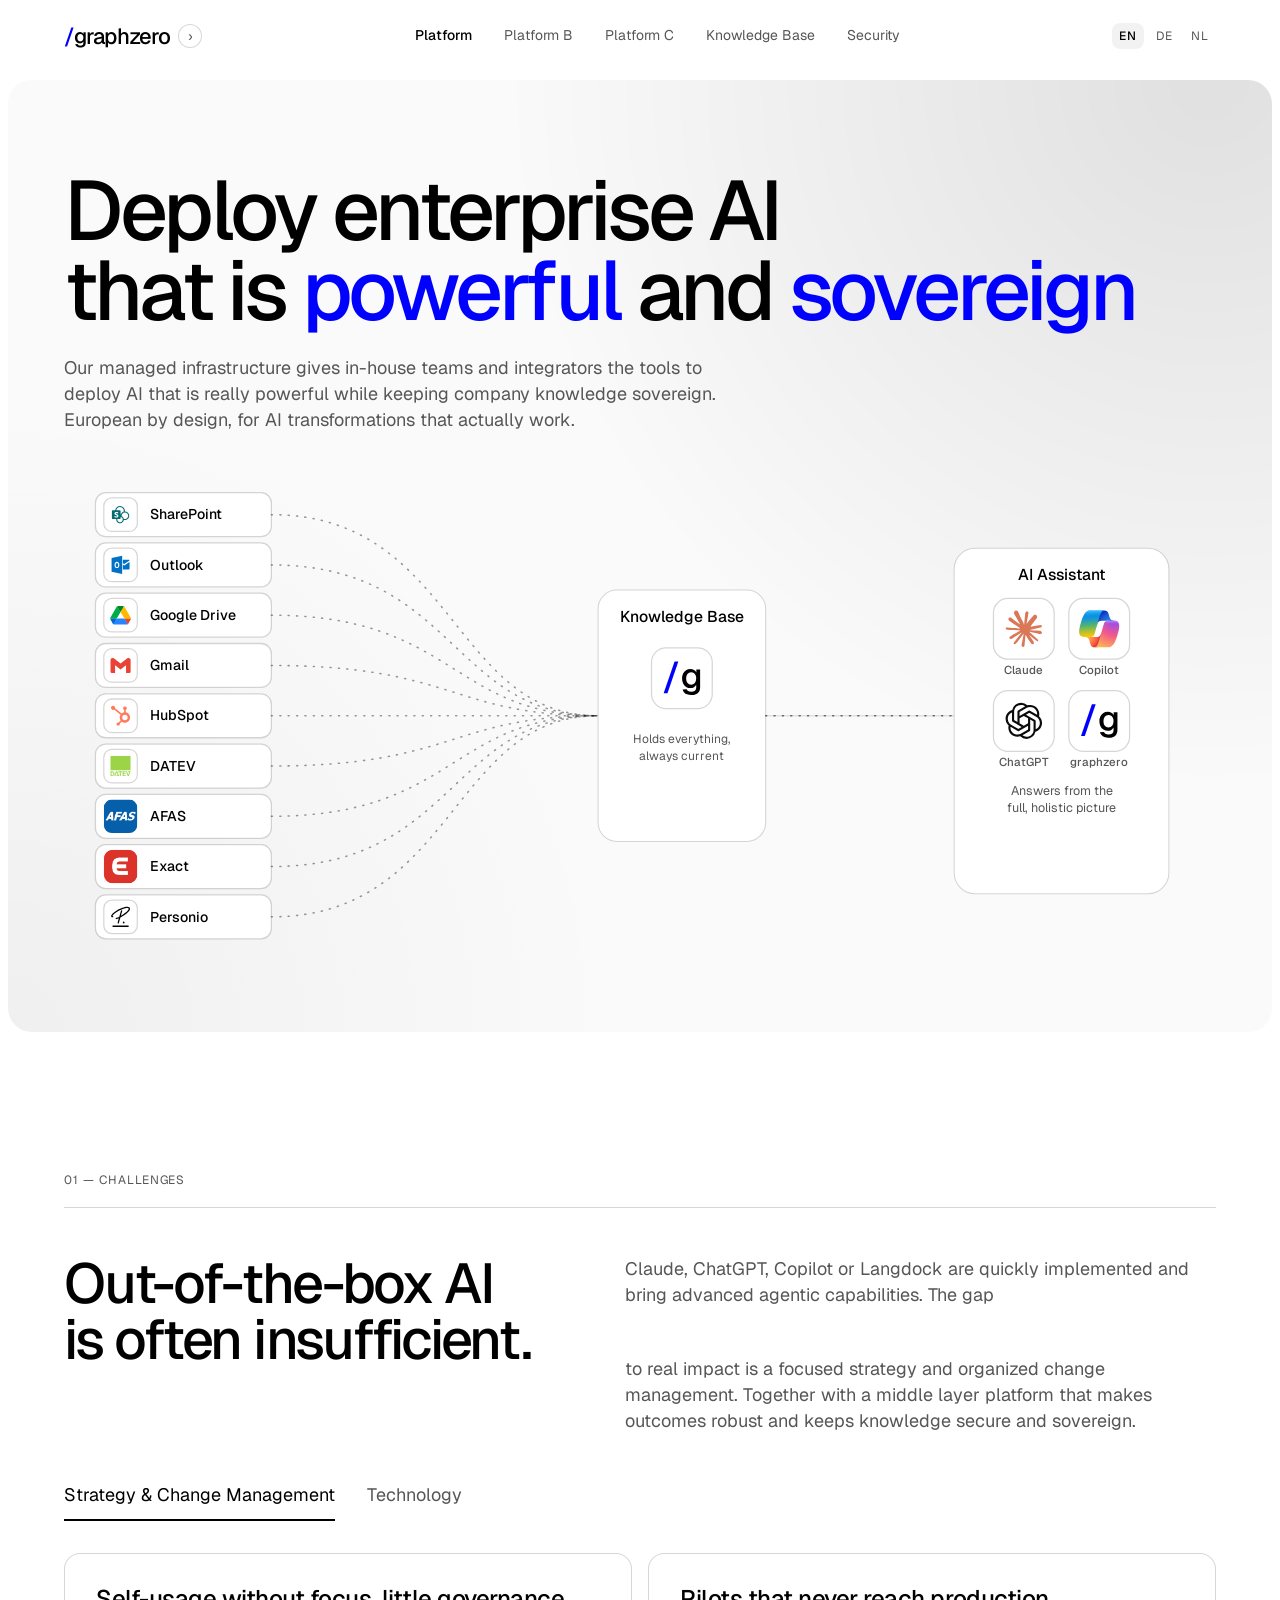
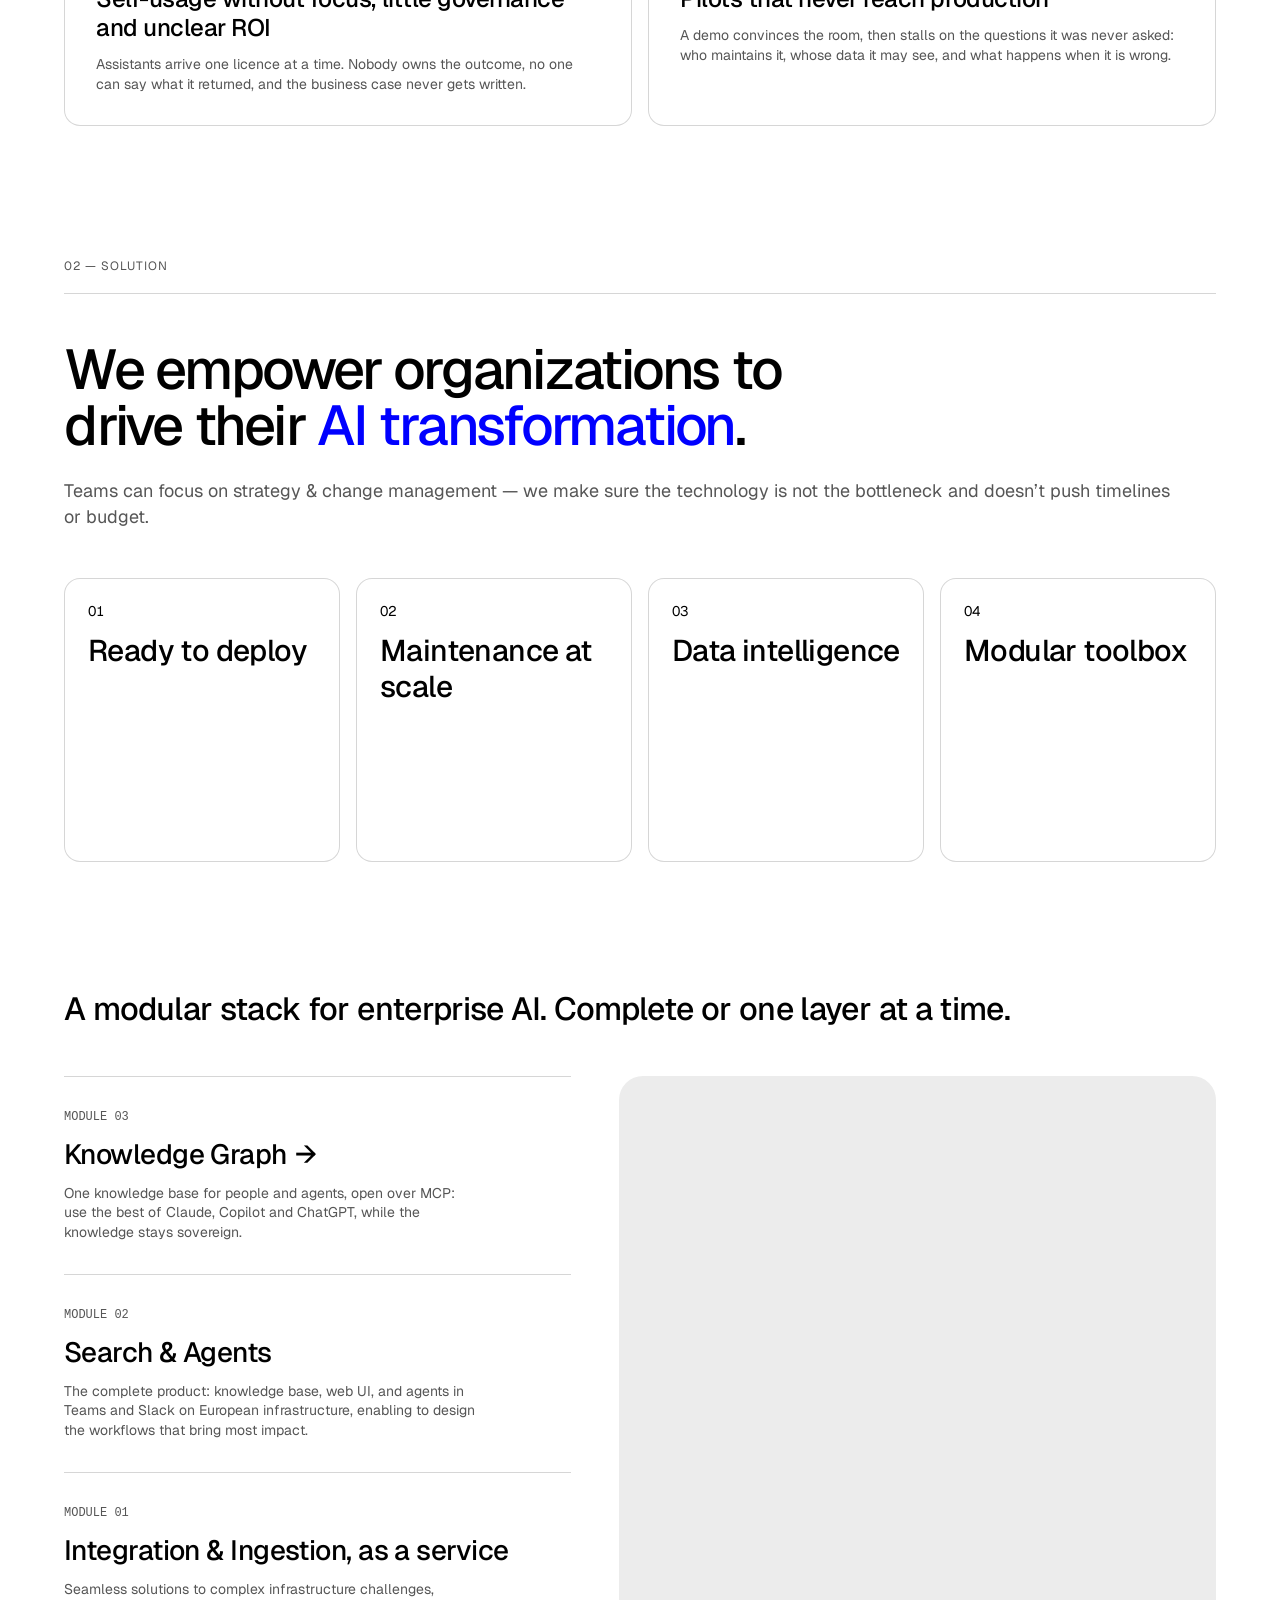
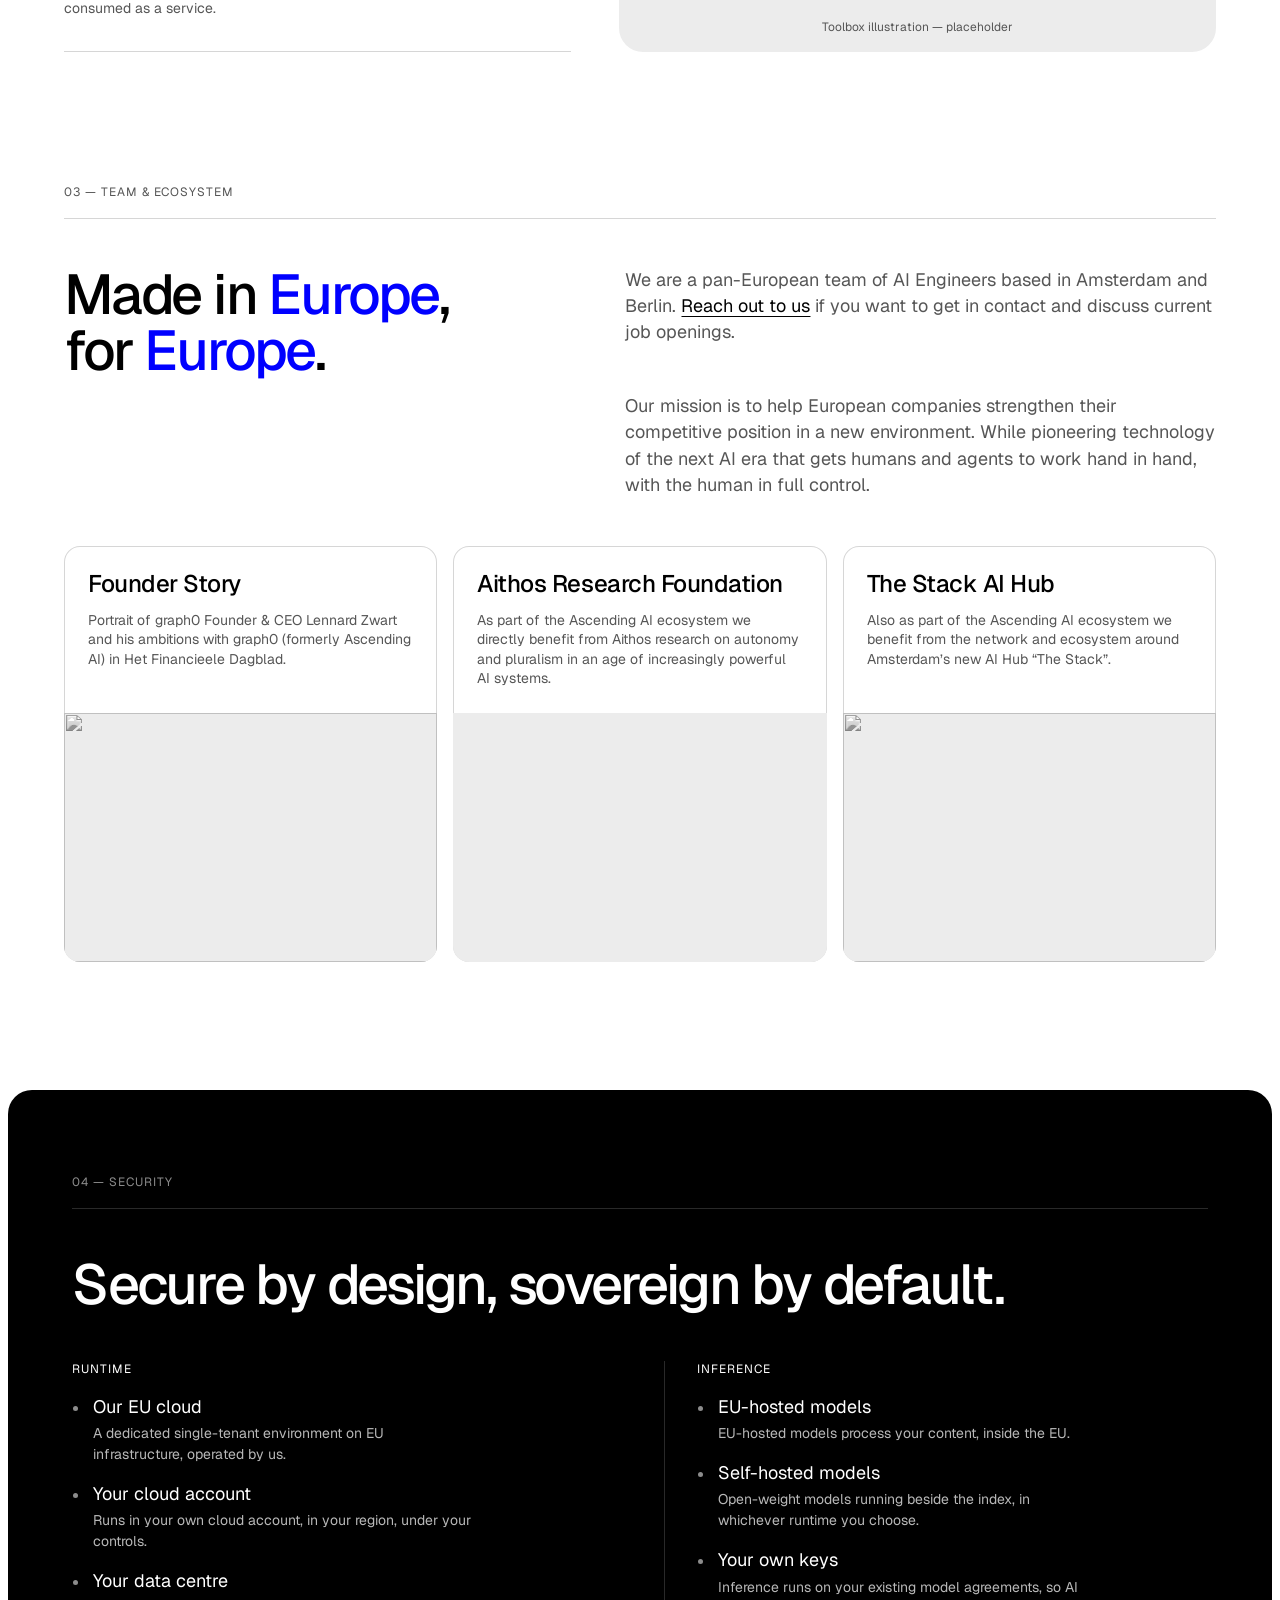
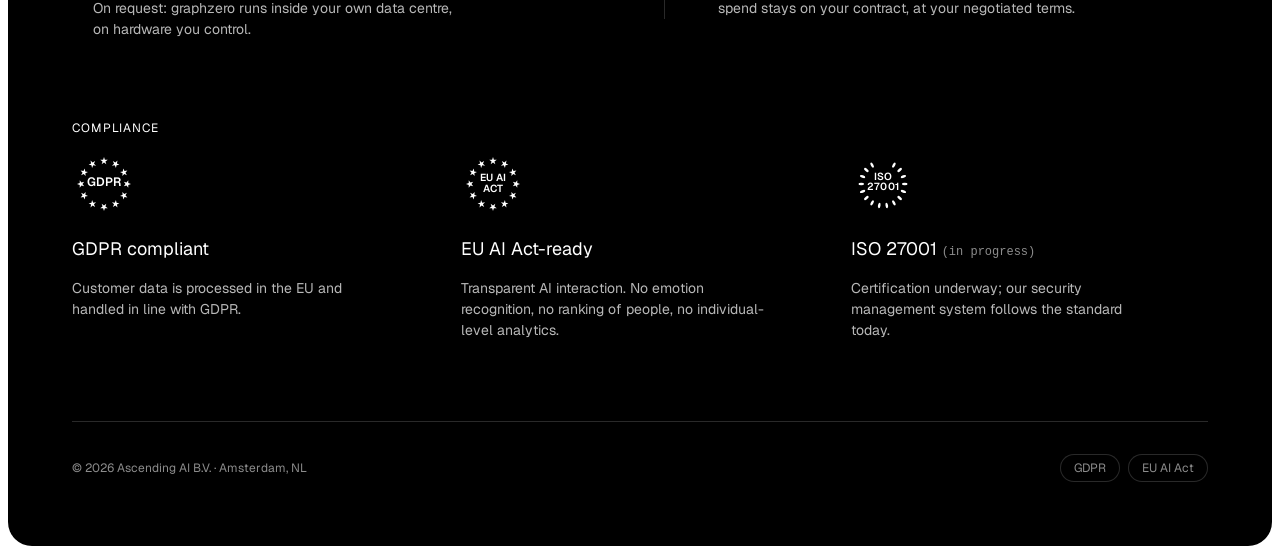
==== commit 163fee6f: "Nav: one arrow on the wordmark, not a pair With two identities a single arrow reaches both, so the s" ====
--- a/index.html
+++ b/index.html
@@ -17,8 +17,8 @@
      because nothing here edits it. -->
 <link rel="stylesheet" href="https://fonts.googleapis.com/css2?family=Geist:wght@400;500;700&amp;display=swap">
 <link rel="stylesheet" href="assets/design-system/styles.css">
-<link rel="stylesheet" href="assets/site.css?v=135">
-<link rel="icon" href="assets/graphzero-mark.svg?v=135" type="image/svg+xml">
+<link rel="stylesheet" href="assets/site.css?v=137">
+<link rel="icon" href="assets/graphzero-mark.svg?v=137" type="image/svg+xml">
 </head>
 <body data-surface="light">
 
@@ -31,10 +31,8 @@
   <header class="site-header">
     <div class="brand-switch" data-identity-switch>
       <!-- Two identities under comparison, and scaffolding like the hero mark's
-           arrows: drop this wrapper, the .brand-switch rules and the identity
+           arrow: drop this wrapper, the .brand-switch rules and the identity
            block in site.js once one is chosen, leaving the <a> where it is. -->
-      <button class="brand-switch__arrow" type="button" data-identity-step="-1"
-              aria-label="Previous identity">&lsaquo;</button>
       <a class="brand" href="#platform" title="/graphzero">
         <span class="brand__slash">/</span><span class="brand__name">graphzero</span>
       </a>
@@ -531,6 +529,6 @@
 
 </div>
 
-<script src="assets/site.js?v=135" defer></script>
+<script src="assets/site.js?v=137" defer></script>
 </body>
 </html>
--- a/assets/site.css
+++ b/assets/site.css
@@ -141,9 +141,10 @@
    -------------------------------------------------------------------------- */
 .page[data-identity="vongraph"] { --hl: #4d9a9e; }
 
-/* Comparison control, like the hero mark's arrows. Quiet at rest: no fill
-   until the pointer is on one, so the pair does not read as chrome flanking
-   the wordmark. */
+/* Comparison control, like the hero mark's arrows. One arrow, not a pair: with
+   two identities it reaches both, and a second would only be another way to do
+   the same thing while reading as chrome flanking the wordmark. Quiet at rest —
+   no fill until the pointer is on it. */
 .brand-switch { display: inline-flex; align-items: center; gap: var(--space-2); }
 .brand-switch__arrow {
   width: 1.5rem; height: 1.5rem;
@@ -2840,9 +2841,15 @@
 /* --------------------------------------------------------------------------
    The solution strip, broken into four blocks.
 
-   The flush row squeezes its neighbours; this one does not move at all. Each
-   panel is its own card and opens its body in place, so the row keeps a fixed
-   height and nothing shifts sideways as you cross it.
+   It still squeezes: the open panel takes 2.6 of the row and the other three
+   drop to 0.6, exactly as the flush version does. What changes is the shape —
+   each panel is its own rounded card with a hairline, and its body opens in
+   place rather than the panel simply widening.
+
+   The open panel carries a photographic plate behind a scrim, not a flat
+   ground. One image spans the row: each panel offsets it by its own position,
+   so the four sample different parts of the same picture rather than each
+   repeating it.
    -------------------------------------------------------------------------- */
 .strip--split { height: 20rem; gap: var(--space-4); border-block: 0; }
 .strip--split .strip__panel {
@@ -2853,14 +2860,73 @@
   padding: var(--space-6);
   grid-template-rows: 1fr auto auto;
   align-content: stretch;
-}
-/* the squeeze belongs to the flush row; these panels hold their width */
-.strip--split:hover .strip__panel,
-.strip--split:focus-within .strip__panel,
-.strip--split:hover .strip__panel:hover,
-.strip--split:not(:hover) .strip__panel:focus-visible { flex-grow: 1; }
-.strip--split:hover .strip__panel:hover,
-.strip--split:not(:hover) .strip__panel:focus-visible { background: transparent; color: inherit; }
+  transition: flex-grow var(--dur-strip) var(--ease-strip);
+  --plate: url("media/panel-teal.jpg");
+  --row-w: min(var(--container), 100vw - var(--gutter) * 2);
+  --open-w: calc(var(--row-w) * 0.62);
+  --plate-w: calc(var(--open-w) * 4);
+  --plate-off: 0px;
+  --scrim: linear-gradient(to top,
+      rgba(0, 0, 0, 0.94) 0%, rgba(0, 0, 0, 0.82) 34%,
+      rgba(0, 0, 0, 0.35) 66%, rgba(0, 0, 0, 0) 90%);
+}
+.strip--split .strip__panel:nth-child(2) { --plate-off: calc(var(--open-w) * -1); }
+.strip--split .strip__panel:nth-child(3) { --plate-off: calc(var(--open-w) * -2); }
+.strip--split .strip__panel:nth-child(4) { --plate-off: calc(var(--open-w) * -3); }
+
+/* The plate is a layer of its own rather than the panel's background, so it can
+   fade independently of the ground and the hairline stays drawn over it. */
+.strip--split .strip__panel::before {
+  content: "";
+  position: absolute;
+  inset: 0;
+  background-color: var(--surface-dark-soft);
+  background-image: var(--scrim), var(--plate);
+  background-size: cover, var(--plate-w) 100%;
+  background-position: center, var(--plate-off) center;
+  background-repeat: no-repeat, no-repeat;
+  opacity: 0;
+  pointer-events: none;
+  transition: opacity var(--dur-strip) var(--ease-strip);
+}
+.strip--split:hover .strip__panel:hover::before,
+.strip--split:not(:hover) .strip__panel:focus-visible::before { opacity: 1; }
+/* the copy rides above the plate */
+.strip--split .strip__num,
+.strip--split .strip__title,
+.strip--split .strip__body { position: relative; z-index: 1; }
+
+/* This site's strip colours its copy from the absolute tokens (--ink,
+   --ink-muted), so the semantic flip an active panel performs never reached it
+   and the open panel kept black type over its own dark plate. Reading the
+   semantic tokens instead is what makes the flip arrive. The pairs of selectors
+   are there to out-rank the base's own hover overrides, which force a slightly
+   different muted tone on the number than the reference uses. */
+.strip--split .strip__num,
+.strip--split:hover .strip__panel:hover .strip__num,
+.strip--split:not(:hover) .strip__panel:focus-visible .strip__num { color: var(--meta); }
+.strip--split .strip__title,
+.strip--split:hover .strip__panel:hover .strip__title,
+.strip--split:not(:hover) .strip__panel:focus-visible .strip__title { color: var(--heading); }
+.strip--split .strip__body,
+.strip--split:hover .strip__panel:hover .strip__body,
+.strip--split:not(:hover) .strip__panel:focus-visible .strip__body { color: var(--body); }
+/* The hairline does not invert with the type: the active panel's ring is the
+   page's own hairline in the reference, drawn over the plate. */
+.strip--split .strip__panel { box-shadow: inset 0 0 0 1px var(--hairline); }
+
+/* At rest the row is not neutral: the first panel is already the open one, so
+   the layout shows what it does before anyone touches it. */
+@media (min-width: 901px) {
+  .strip--split:not(:hover):not(:focus-within) .strip__panel { flex-grow: 0.6; }
+  .strip--split:not(:hover):not(:focus-within) .strip__panel:first-child {
+    flex-grow: 2.6;
+    --heading: var(--ink-invert);
+    --body: var(--ink-muted-invert);
+    --meta: rgba(255, 255, 255, 0.55);
+  }
+  .strip--split:not(:hover):not(:focus-within) .strip__panel:first-child::before { opacity: 1; }
+}
 .strip--split .strip__num { align-self: start; }
 .strip--split .strip__panel::after {
   content: "\2197";
@@ -2895,7 +2961,8 @@
 @media (max-width: 900px) {
   .strip--split { height: auto; flex-direction: column; }
   .strip--split .strip__panel { grid-template-rows: none; align-content: start; }
-  .strip--split .strip__panel::after { display: none; }
+  .strip--split .strip__panel::after,
+  .strip--split .strip__panel::before { display: none; }
   .strip--split .strip__body { max-height: none; }
 }
 
@@ -2924,3 +2991,42 @@
   color: var(--heading); text-wrap: pretty;
 }
 .card-note { font-size: var(--fs-small); line-height: 1.5; color: var(--body); }
+
+
+/* --------------------------------------------------------------------------
+   Platform C against the reference, measured rather than eyeballed.
+
+   Four places where this site's own rules were quietly winning over the copied
+   layout. Each is scoped to the page, so the house rules they override stay in
+   force everywhere else.
+   -------------------------------------------------------------------------- */
+:root { --surface-dark-soft: #232323; }
+
+/* .hero:not(.hero--stack) .hero__inner is (0,3,0) and was out-ranking the
+   plate hero's own padding, which is shorter at the bottom than the top. */
+.page[data-page="platform-c"] .hero--shot .hero__inner {
+  padding-block: clamp(4rem, 13vh, 8rem) clamp(3rem, 9vh, 5.5rem);
+}
+/* The house lead is held to 42ch, which broke the reference's three-line lead
+   onto four. There it runs to the body measure. */
+.page[data-page="platform-c"] .hero--shot .hero__lead { max-width: 64ch; }
+
+/* The house radius is 1.5rem; the reference's visual is almost square-cornered,
+   which is what keeps it reading as a picture rather than a card. */
+.page[data-page="platform-c"] .showcase__visual { border-radius: 4px; }
+
+/* Every other page on this site desaturates the media in a link card. These are
+   the reference's photographs and they are in colour there. */
+.page[data-page="platform-c"] .link-card__media img { filter: none; }
+
+/* Not an even split. The inference column carries the longer set and was one
+   line short of fitting; the reference gives the right side a little more and
+   both sides end up with headroom. */
+@media (min-width: 900px) {
+  .page[data-page="platform-c"] .picker { grid-template-columns: 0.95fr 1.05fr; }
+}
+
+/* .mark carries the standing gap it needs in the compliance list on the
+   Platform page. Inside a card the row below is placed by the grid, so that gap
+   is measured twice. */
+.card-badge.mark { margin-bottom: 0; }
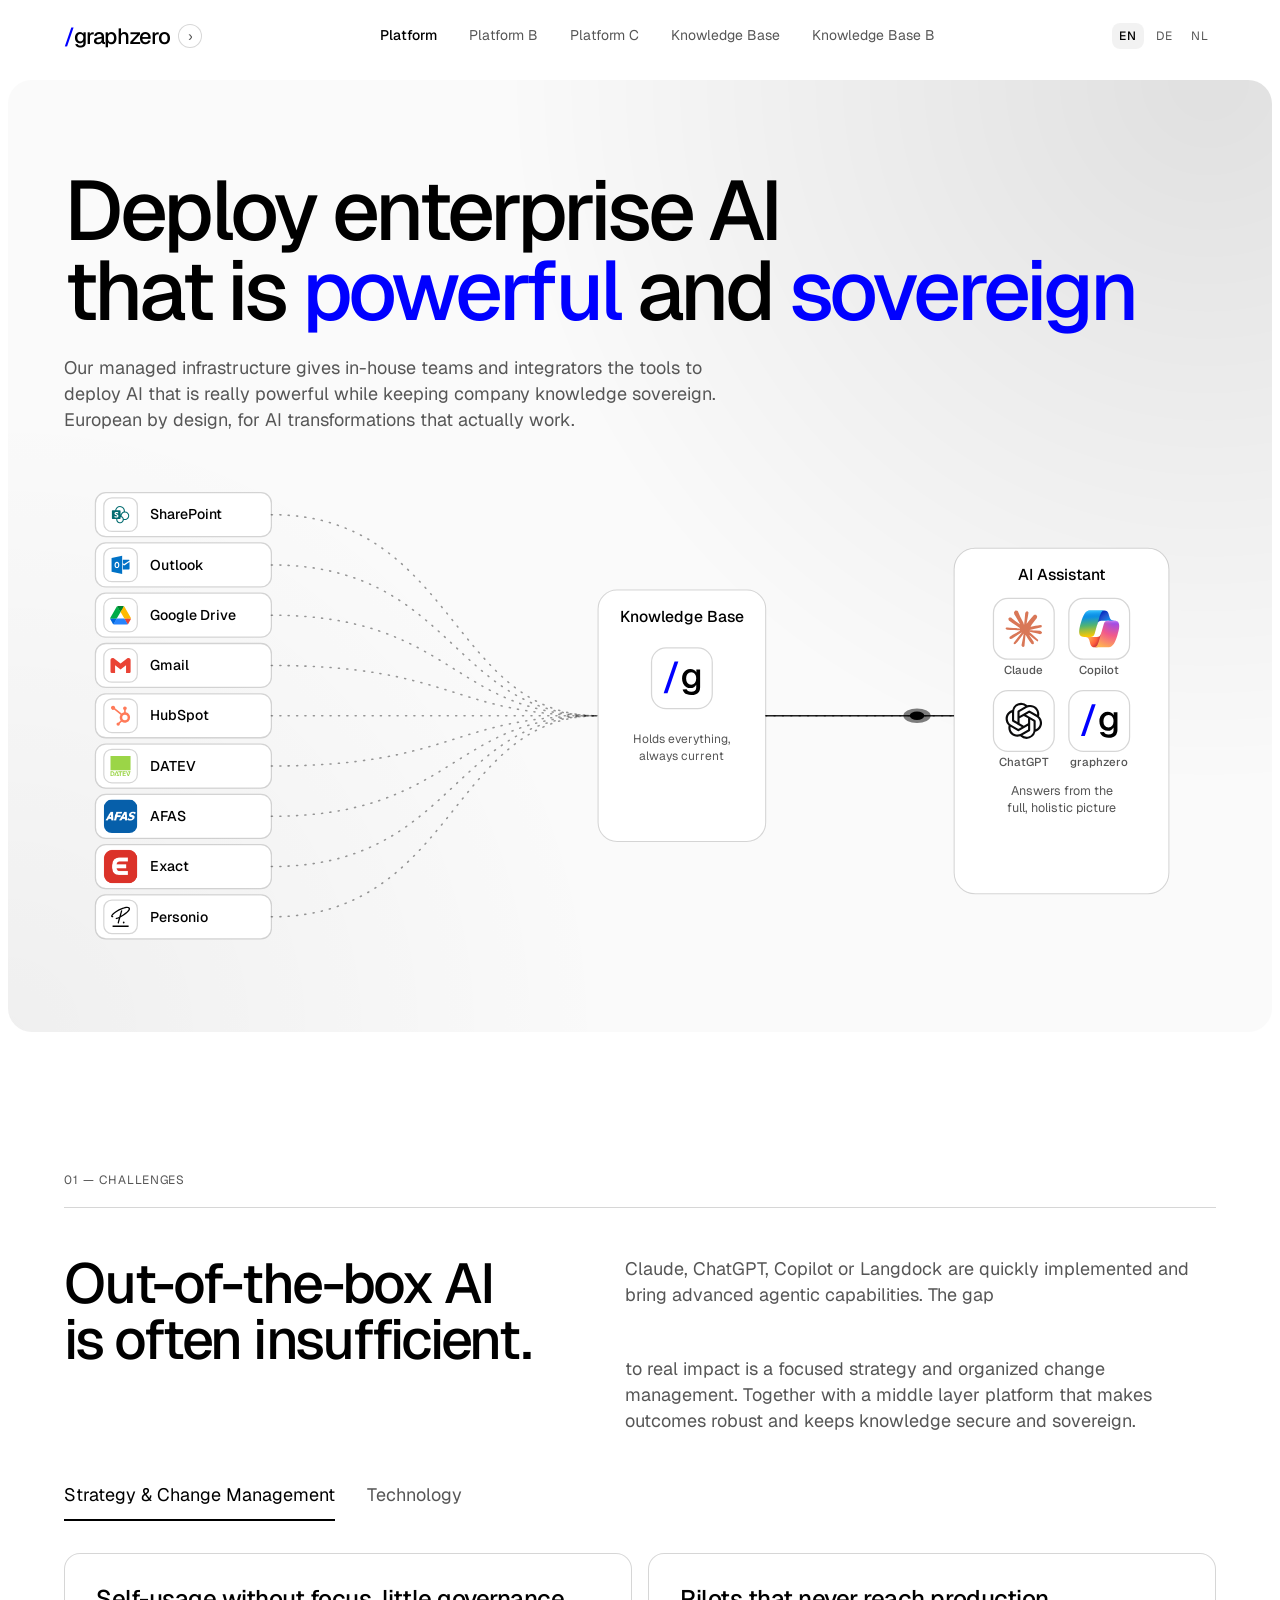
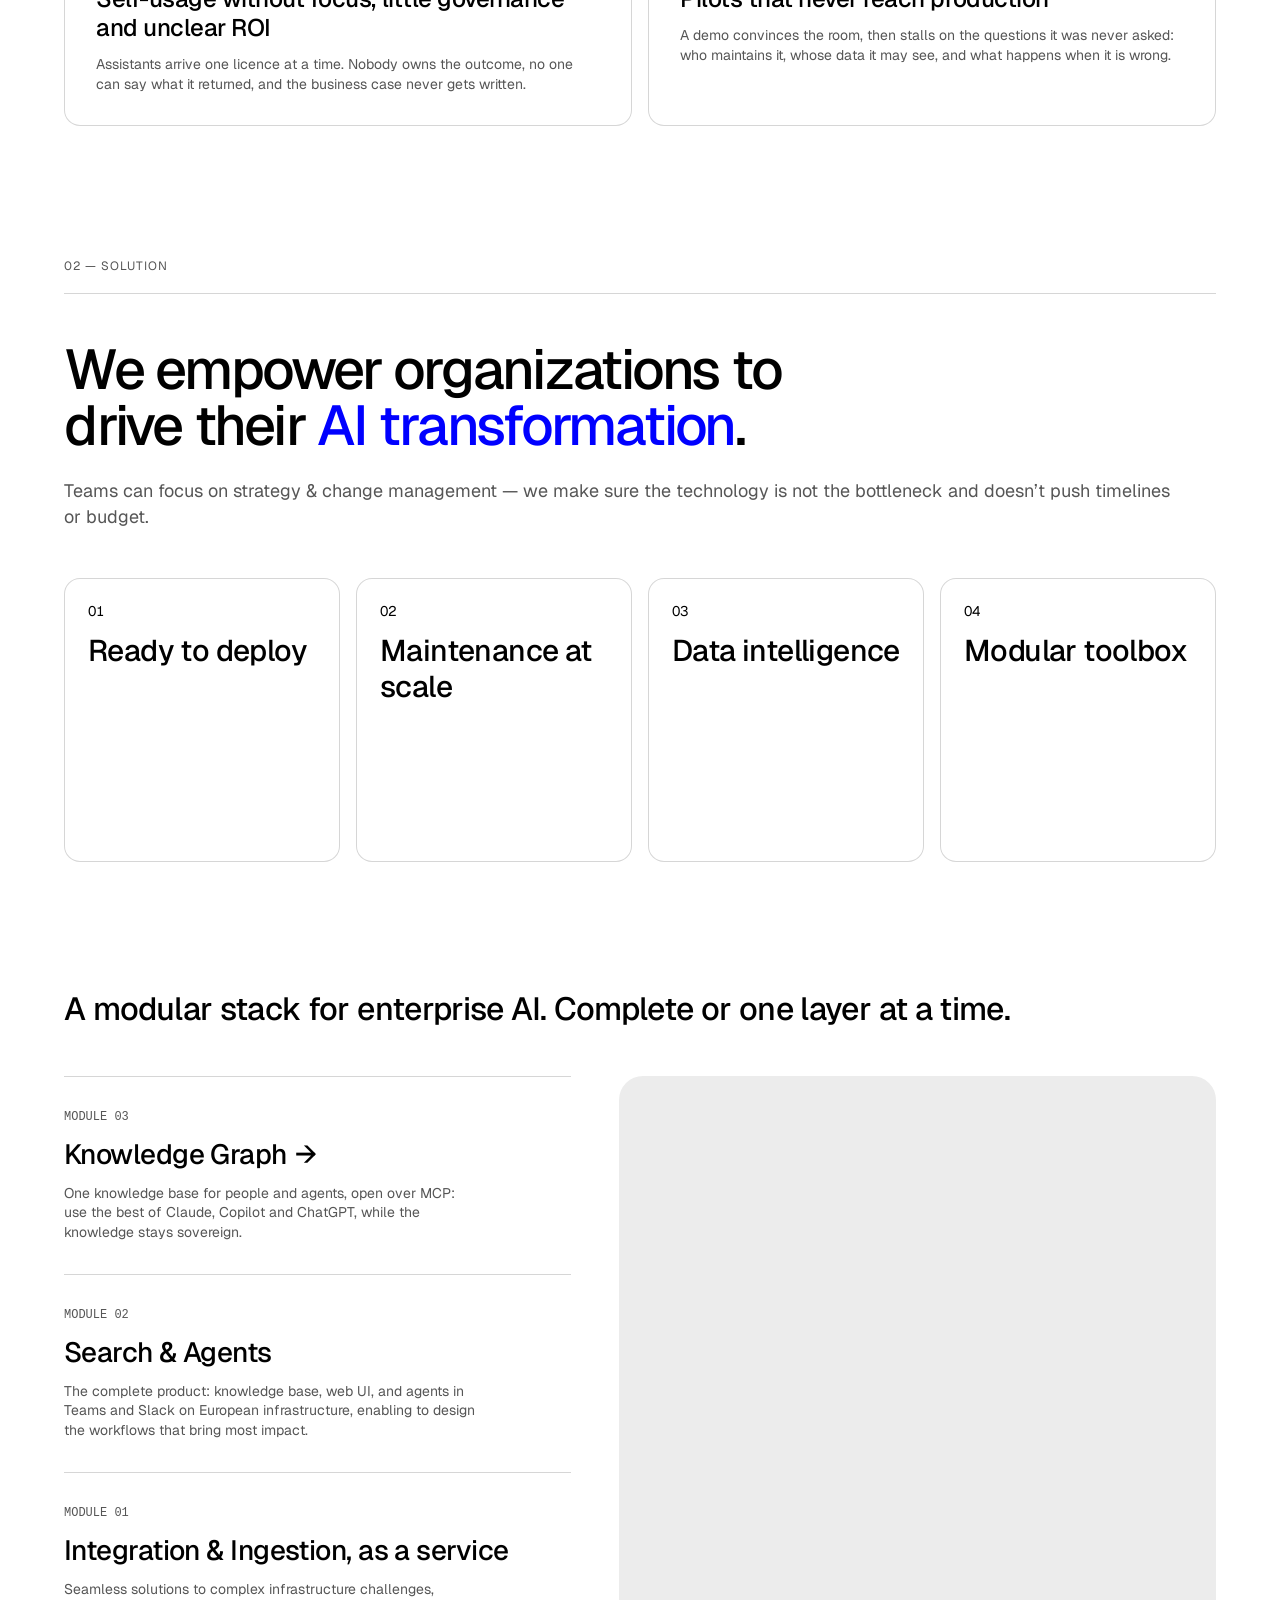
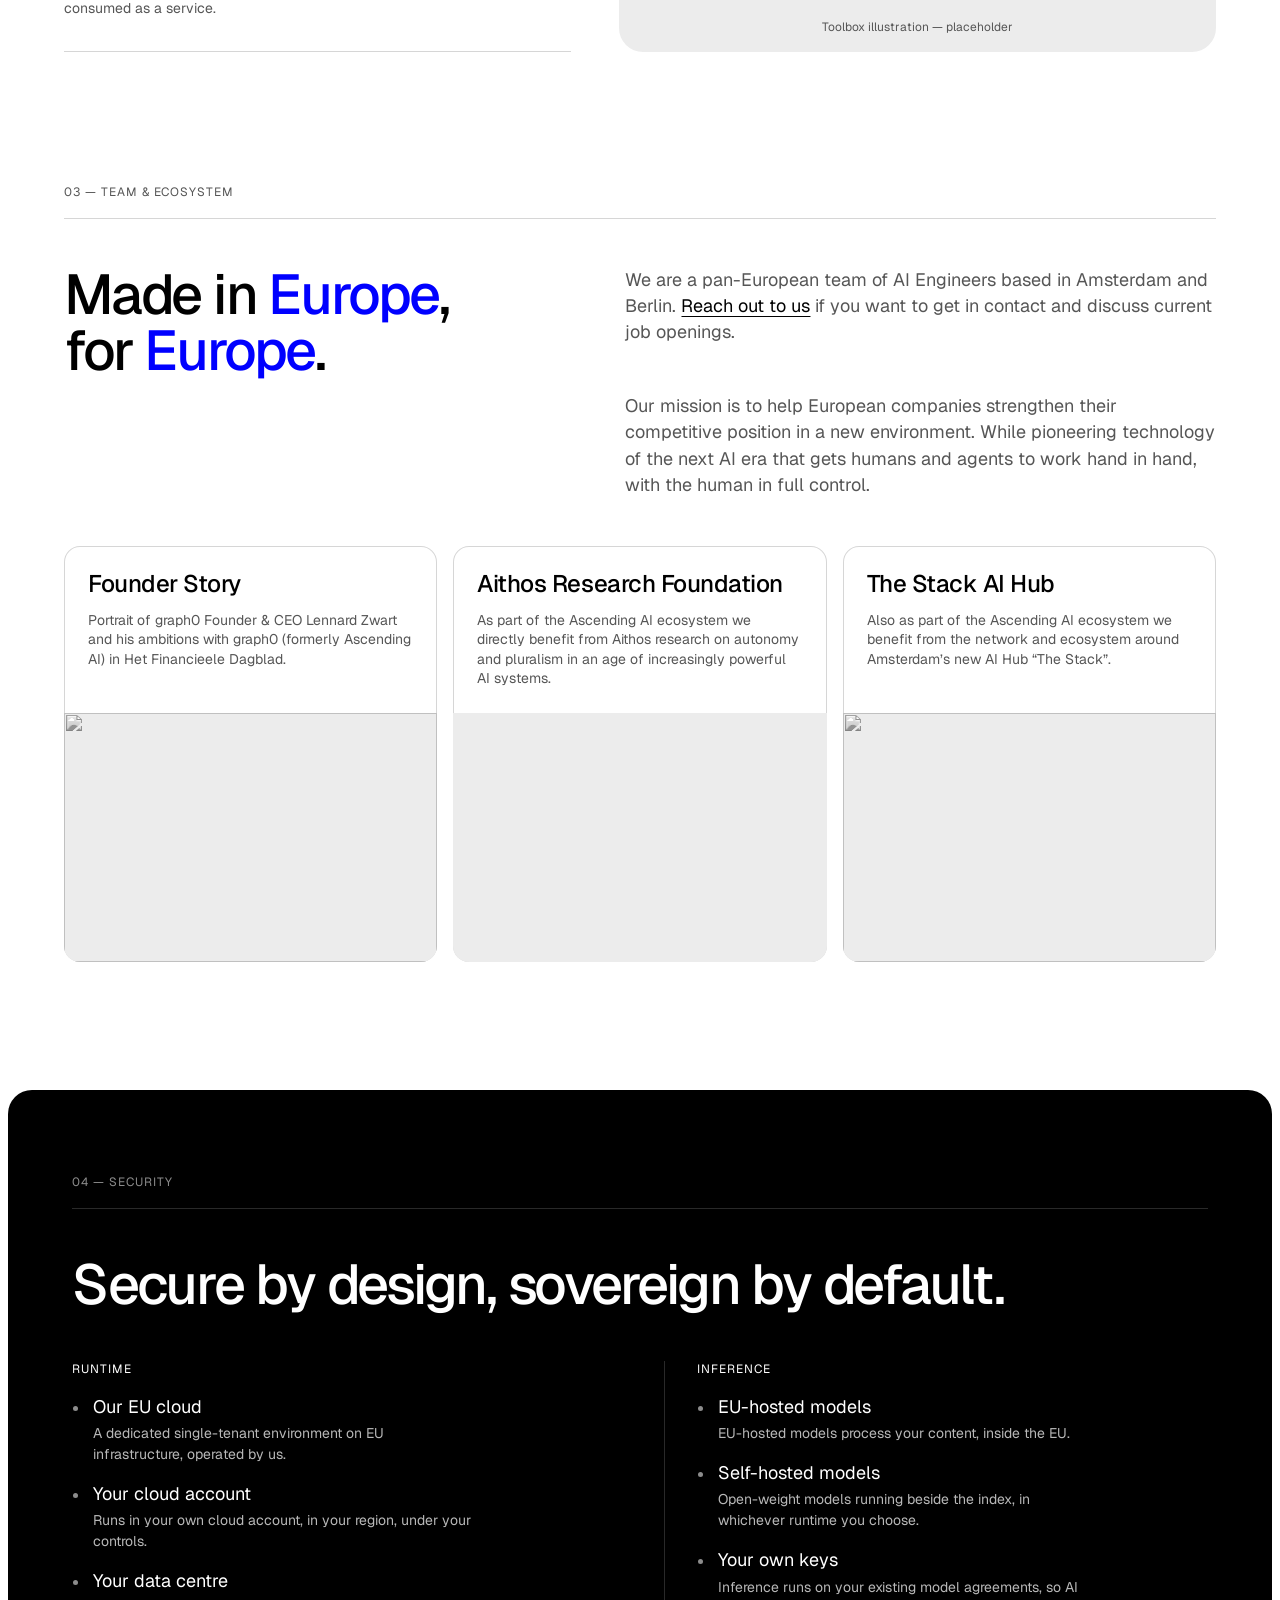
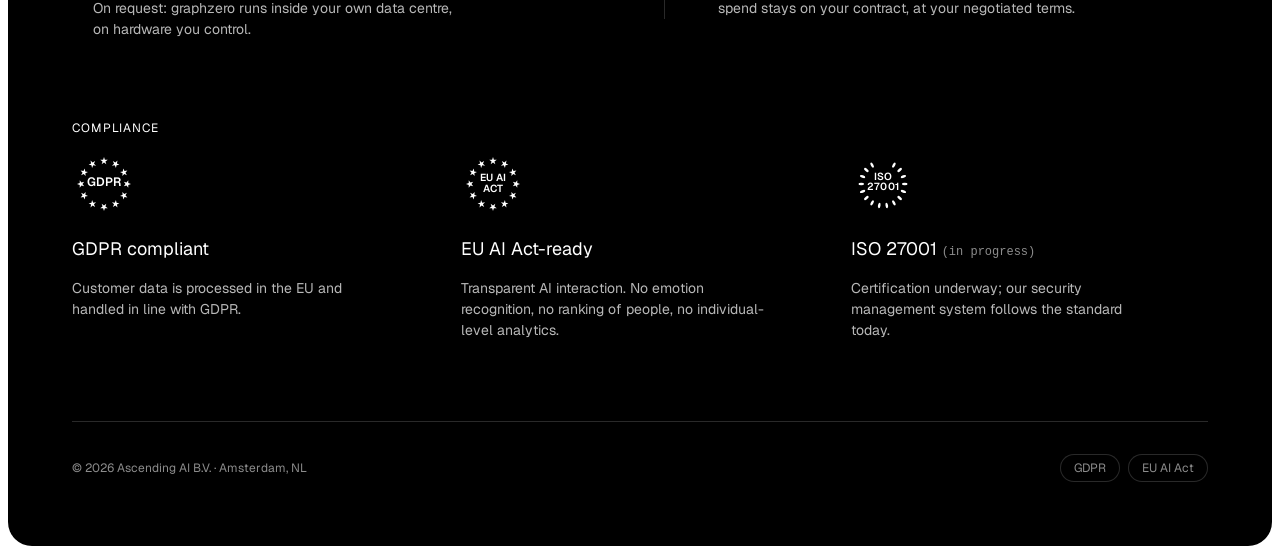
==== commit 7ce3100c: "Knowledge Base B: rename the tab, and set the diagram as a section The tab is Knowledge Base B every" ====
--- a/index.html
+++ b/index.html
@@ -17,8 +17,8 @@
      because nothing here edits it. -->
 <link rel="stylesheet" href="https://fonts.googleapis.com/css2?family=Geist:wght@400;500;700&amp;display=swap">
 <link rel="stylesheet" href="assets/design-system/styles.css">
-<link rel="stylesheet" href="assets/site.css?v=137">
-<link rel="icon" href="assets/graphzero-mark.svg?v=137" type="image/svg+xml">
+<link rel="stylesheet" href="assets/site.css?v=138">
+<link rel="icon" href="assets/graphzero-mark.svg?v=138" type="image/svg+xml">
 </head>
 <body data-surface="light">
 
@@ -50,7 +50,7 @@
       <a href="platform-b.html">Platform B</a>
       <a href="platform-c.html">Platform C</a>
       <a href="knowledge-base.html">Knowledge Base</a>
-      <a href="security.html">Security</a>
+      <a href="security.html">Knowledge Base B</a>
 
       <!-- Only ever seen in the sheet. The desktop bar has no room for it, and
            there the same call is one scroll away in the hero. -->
@@ -529,6 +529,6 @@
 
 </div>
 
-<script src="assets/site.js?v=137" defer></script>
+<script src="assets/site.js?v=138" defer></script>
 </body>
 </html>
--- a/assets/site.css
+++ b/assets/site.css
@@ -1692,8 +1692,7 @@
    has neither, so it was stacking 48px on top of the section's 128px and
    opening a chasm between the fold and the first line under it. */
 #layers .sec-head { padding-top: 0; }
-#layers .sec-head,
-#capabilities .h2 {
+#layers .sec-head {
   font-size: var(--fs-h3);
   line-height: var(--lh-h3);
   letter-spacing: var(--tracking-h3);
@@ -2513,9 +2512,11 @@
 }
 .figure-stage .hero__figure svg { display: block; width: 100%; height: auto; }
 
-/* The drawing answers the two tables directly above it, so the section space
-   between them read as a break in an argument that has not finished. */
-.page[data-page="security"] #architecture { padding-top: 0; }
+/* The drawing answers the two tables directly above it, so it does not open on
+   the page's full section rhythm. It does need room: what sits between them now
+   is a section heading at full size, and at zero it was touching the table above
+   it. --section-md is the middle setting the page already uses. */
+.page[data-page="security"] #architecture { padding-top: var(--section-md); }
 
 /* --------------------------------------------------------------------------
    Runtime / inference / compliance — the Security band's options as plain
@@ -2800,7 +2801,9 @@
 .cell__body { max-width: 38ch; font-size: var(--fs-small); line-height: 1.6; color: var(--body); }
 /* the tags sit on the cell's bottom edge and carry its one piece of colour -
    the accent, so it follows the identity rather than being a fixed blue */
-.cell__foot { margin-top: auto; padding-top: var(--space-10); }
+/* 2.5rem: the reference's --space-10, which this design system does not
+   declare — left as a var it was an invalid declaration and dropped. */
+.cell__foot { margin-top: auto; padding-top: 2.5rem; }
 .cell__foot .chip-outline { background: none; color: var(--hl); box-shadow: inset 0 0 0 1px var(--hl); }
 
 /* One area on screen at a time. The open tab is recorded on the track and the
@@ -3030,3 +3033,78 @@
    Platform page. Inside a card the row below is placed by the grid, so that gap
    is measured twice. */
 .card-badge.mark { margin-bottom: 0; }
+
+
+/* --------------------------------------------------------------------------
+   Knowledge Base B — the diagram's heading, toggle and outcome cards.
+
+   All of it scoped to --split, which only this page carries: the same diagram
+   runs unmodified on the Knowledge Base page.
+   -------------------------------------------------------------------------- */
+
+/* It introduces the section, so it is set as one. h3-fixed left it at the same
+   2rem as the body headings it was meant to head. */
+.page[data-page="security"] .af-head {
+  font-size: var(--fs-h2);
+  line-height: var(--lh-h2);
+  letter-spacing: var(--tracking-h2);
+  margin-bottom: var(--space-12);
+}
+
+/* The toggle was a single pill bar centred over two cards, which lined up with
+   neither of them. It becomes the cards' own two columns — same widths, same
+   gap, same corner — so each label sits directly over the outcome it selects
+   and the pair reads as one control with the cards. */
+.af-flow2--split .af-toggle {
+  position: static;
+  margin: var(--space-6) auto 0;
+  display: grid;
+  grid-template-columns: 1fr;
+  gap: var(--space-4);
+  padding: 0;
+  background: none;
+  box-shadow: none;
+  border-radius: 0;
+}
+@media (min-width: 760px) {
+  .af-flow2--split .af-toggle { grid-template-columns: 1fr 1fr; }
+}
+.af-flow2--split .af-toggle-opt {
+  font-size: var(--fs-body);
+  line-height: var(--lh-body);
+  padding: var(--space-3) var(--space-4);
+  border-radius: var(--radius-md);
+  box-shadow: inset 0 0 0 1px var(--line);
+  text-align: center;
+  white-space: normal;
+}
+/* The unselected half is a plain ring, which is the same treatment its greyed
+   card gets underneath — the two read as one column that is off. */
+.af-flow2--split .af-toggle-opt:hover { background: var(--fill); }
+#af-tab-direct:checked ~ .af-panel .af-toggle .af-opt-direct:hover,
+#af-tab-kb:checked ~ .af-panel .af-toggle .af-opt-kb:hover { background: var(--af-cta-bg); }
+
+/* The card copy was at the bottom of the scale — 12px, set for a card that used
+   to float beside the drawing. At full width it reads as the page's body text. */
+.af-flow2--split .af-foot .af-bullets-col { padding: var(--space-6); }
+.af-flow2--split .af-foot .af-bullets-title {
+  font-size: var(--fs-body);
+  line-height: var(--lh-h3);
+  /* Sentence case at this size: the eyebrow's capitals and tracking are there
+     to make a 12px label legible, and only shout at 16. */
+  text-transform: none;
+  letter-spacing: var(--tracking-h3);
+  margin-bottom: var(--space-4);
+}
+.af-flow2--split .af-foot .af-bullets { gap: var(--space-3); }
+.af-flow2--split .af-foot .af-bullets li {
+  font-size: var(--fs-body);
+  line-height: var(--lh-body);
+  gap: var(--space-3);
+}
+/* the mark keeps its proportion to the line it sits against */
+.af-flow2--split .af-foot .af-bullet-icon {
+  width: 15px;
+  height: 15px;
+  margin-top: 0.2em;
+}
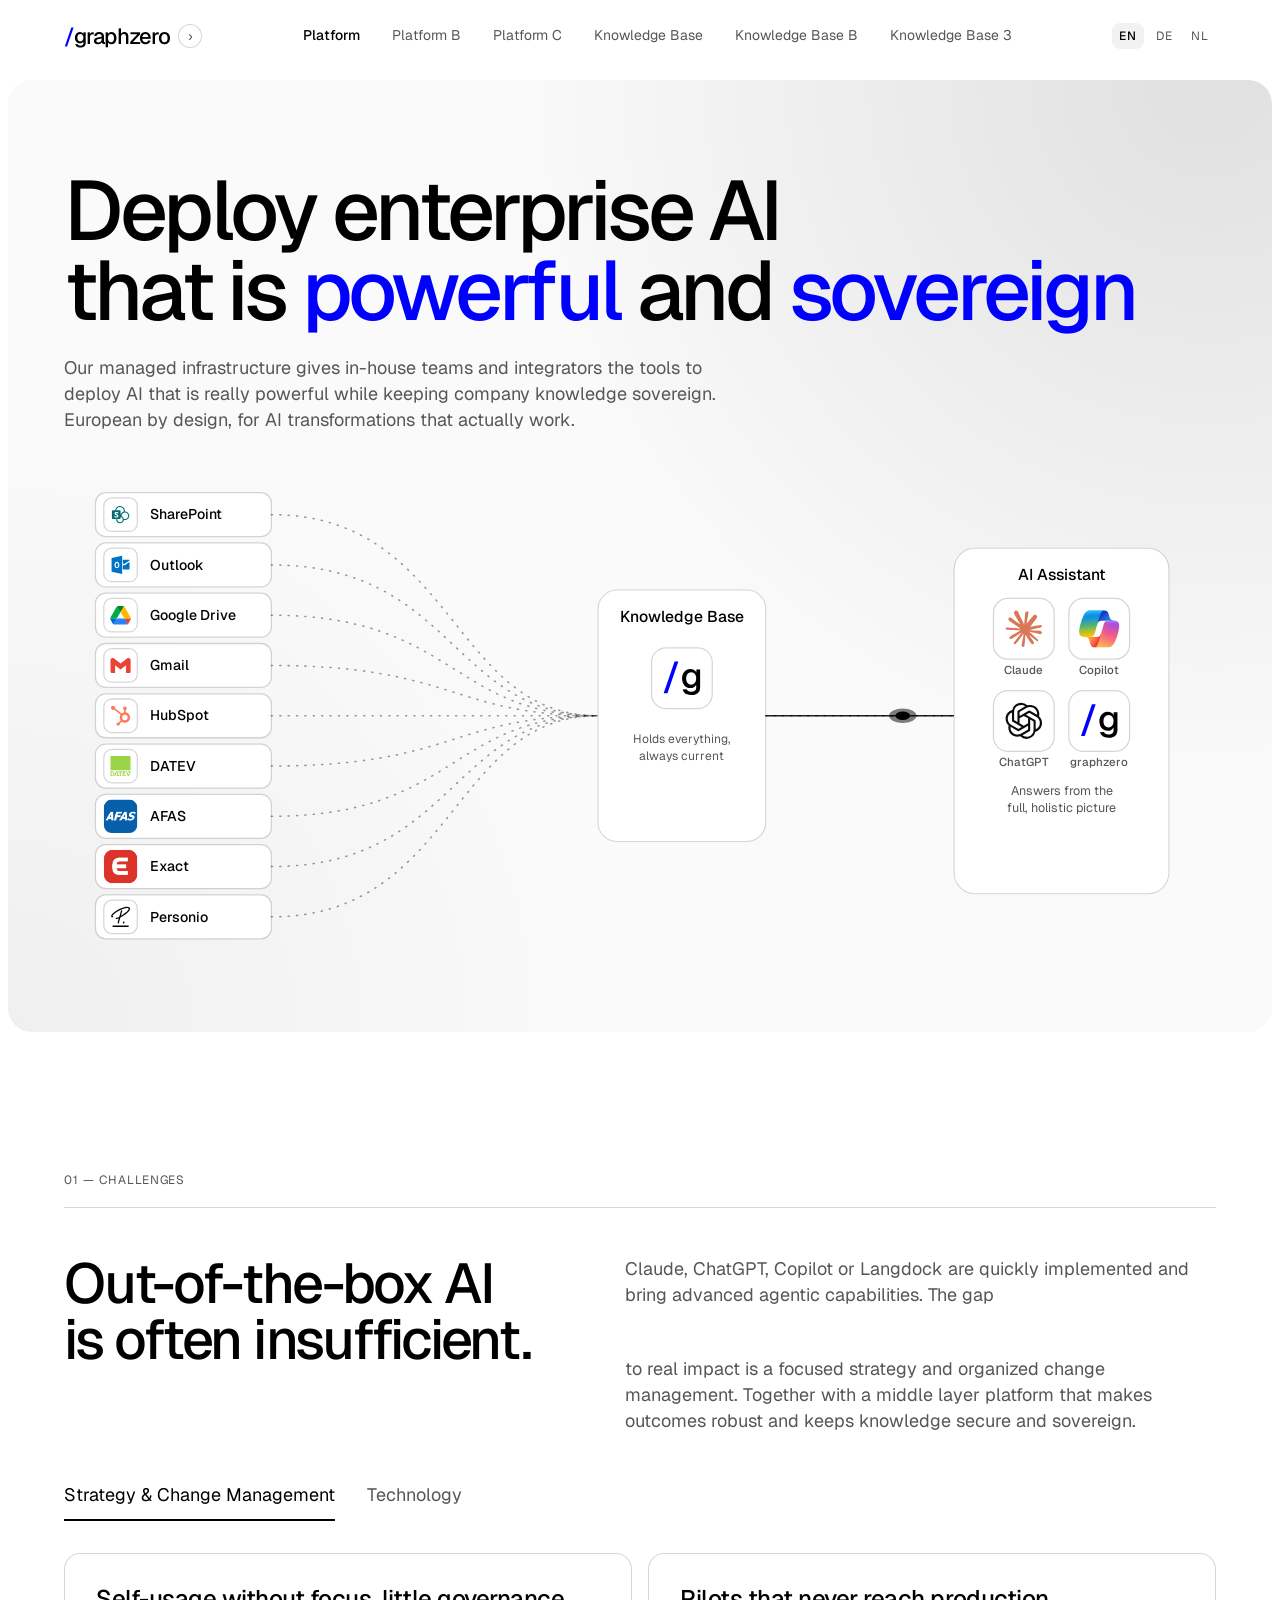
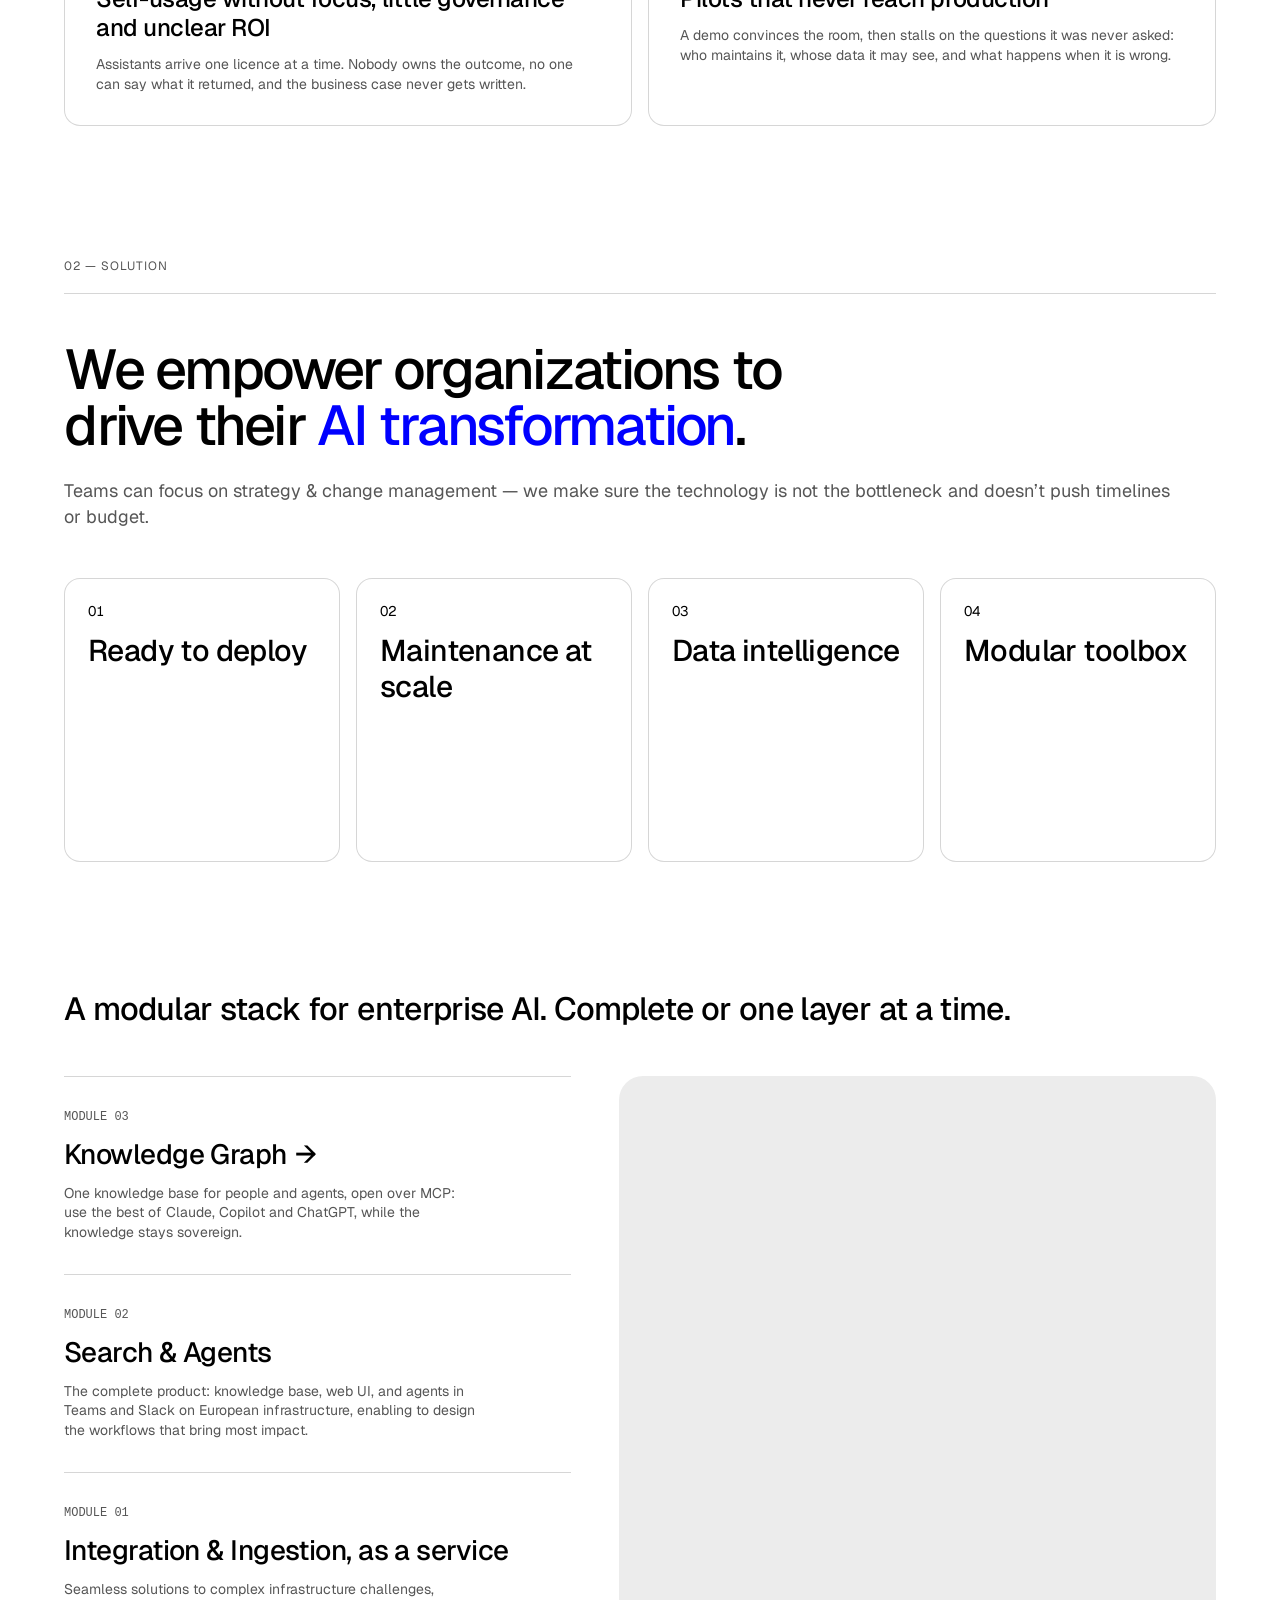
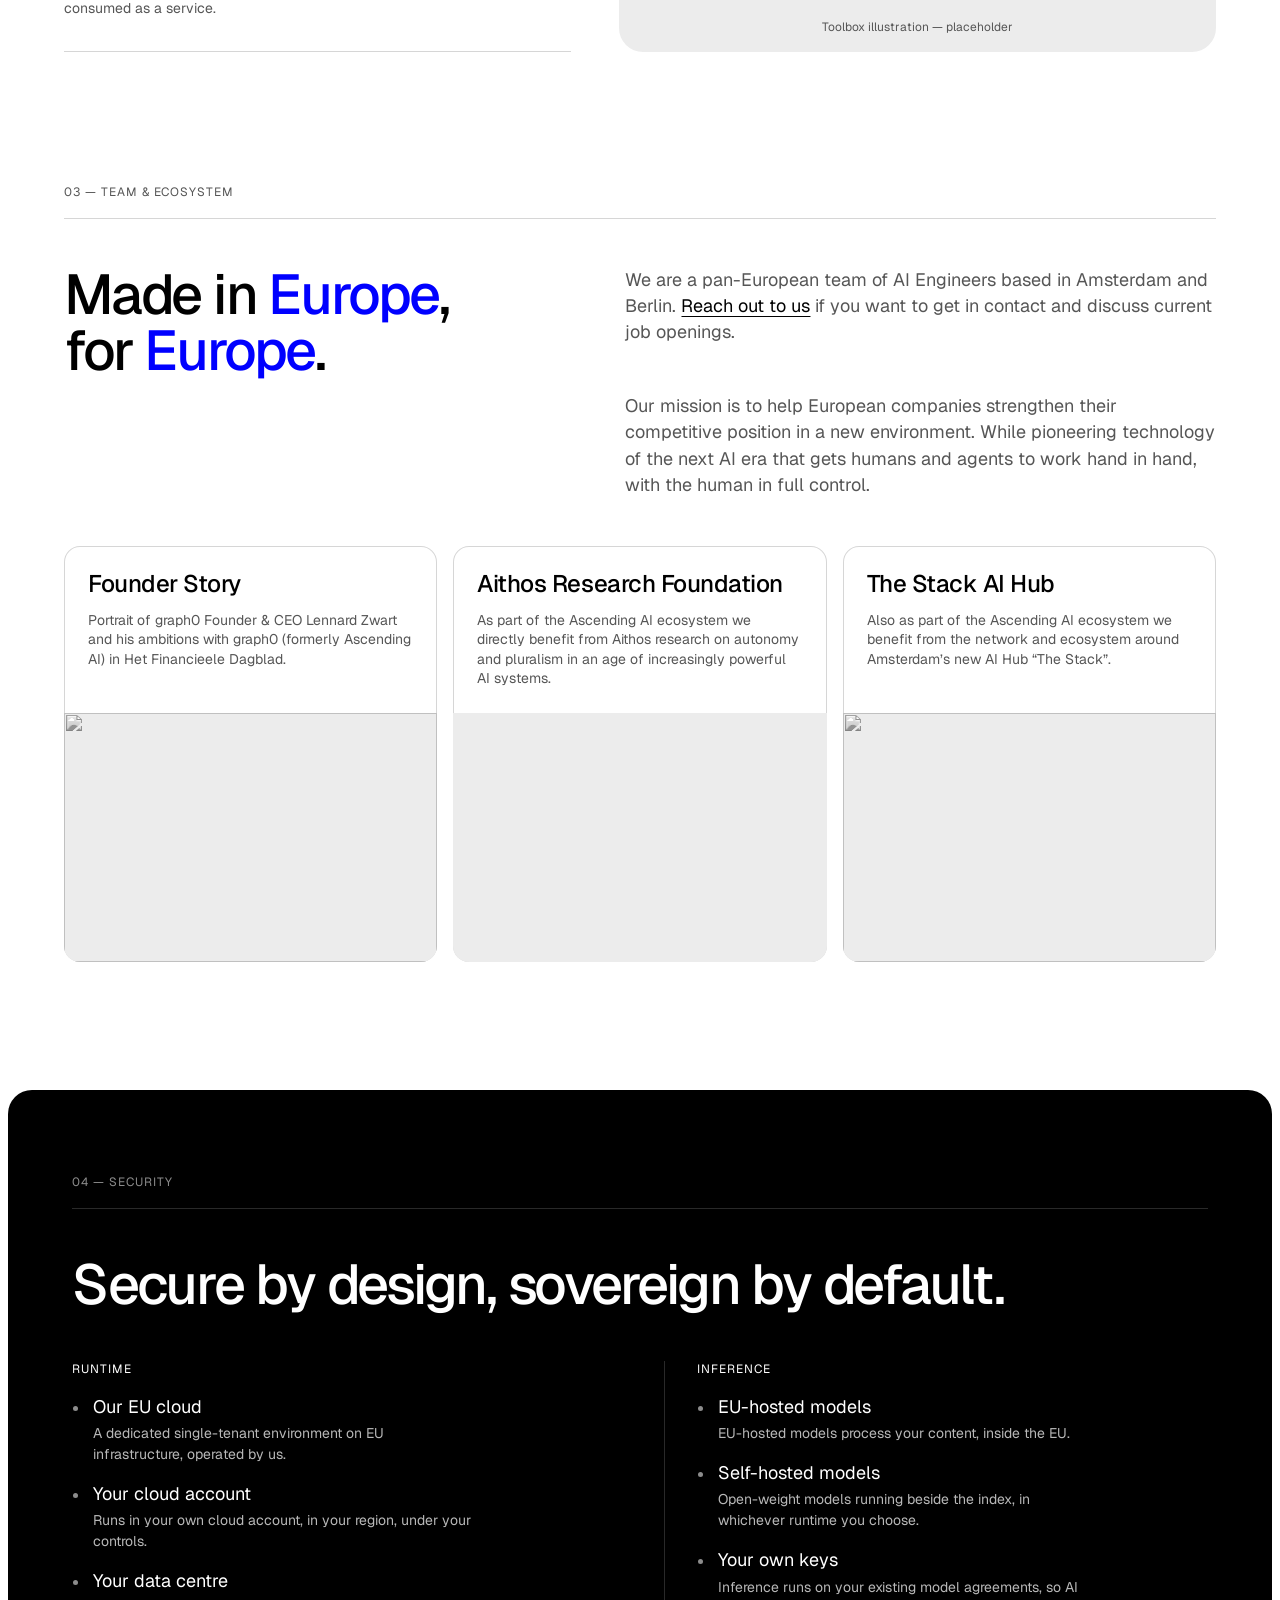
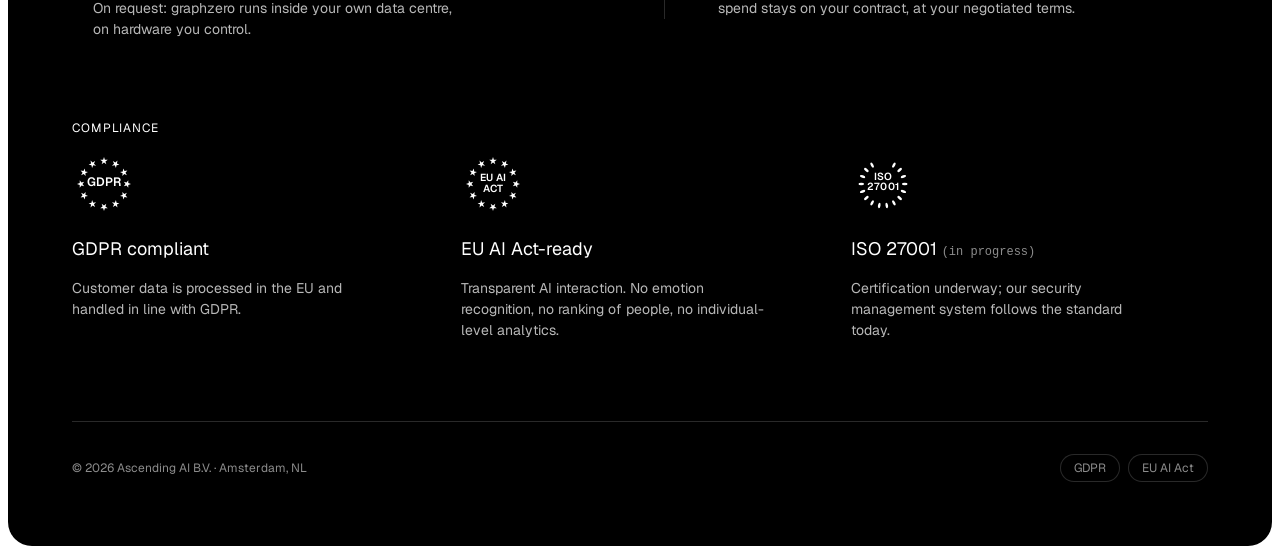
==== commit 7fcf89eb: "Add Knowledge Base 3 — the old fold, with the drawings as they stand now The page is the Knowledge B" ====
--- a/index.html
+++ b/index.html
@@ -17,8 +17,8 @@
      because nothing here edits it. -->
 <link rel="stylesheet" href="https://fonts.googleapis.com/css2?family=Geist:wght@400;500;700&amp;display=swap">
 <link rel="stylesheet" href="assets/design-system/styles.css">
-<link rel="stylesheet" href="assets/site.css?v=138">
-<link rel="icon" href="assets/graphzero-mark.svg?v=138" type="image/svg+xml">
+<link rel="stylesheet" href="assets/site.css?v=139">
+<link rel="icon" href="assets/graphzero-mark.svg?v=139" type="image/svg+xml">
 </head>
 <body data-surface="light">
 
@@ -51,6 +51,7 @@
       <a href="platform-c.html">Platform C</a>
       <a href="knowledge-base.html">Knowledge Base</a>
       <a href="security.html">Knowledge Base B</a>
+      <a href="knowledge-base-3.html">Knowledge Base 3</a>
 
       <!-- Only ever seen in the sheet. The desktop bar has no room for it, and
            there the same call is one scroll away in the hero. -->
@@ -529,6 +530,6 @@
 
 </div>
 
-<script src="assets/site.js?v=138" defer></script>
+<script src="assets/site.js?v=139" defer></script>
 </body>
 </html>
--- a/assets/site.css
+++ b/assets/site.css
@@ -127,6 +127,7 @@
 .page[data-page="platform-b"],
 .page[data-page="platform-c"],
 .page[data-page="knowledge-base"],
+.page[data-page="knowledge-base-3"],
 .page[data-page="security"] { --hl: #0000ff; }
 .hl,
 .brand__slash { color: var(--hl, inherit); }
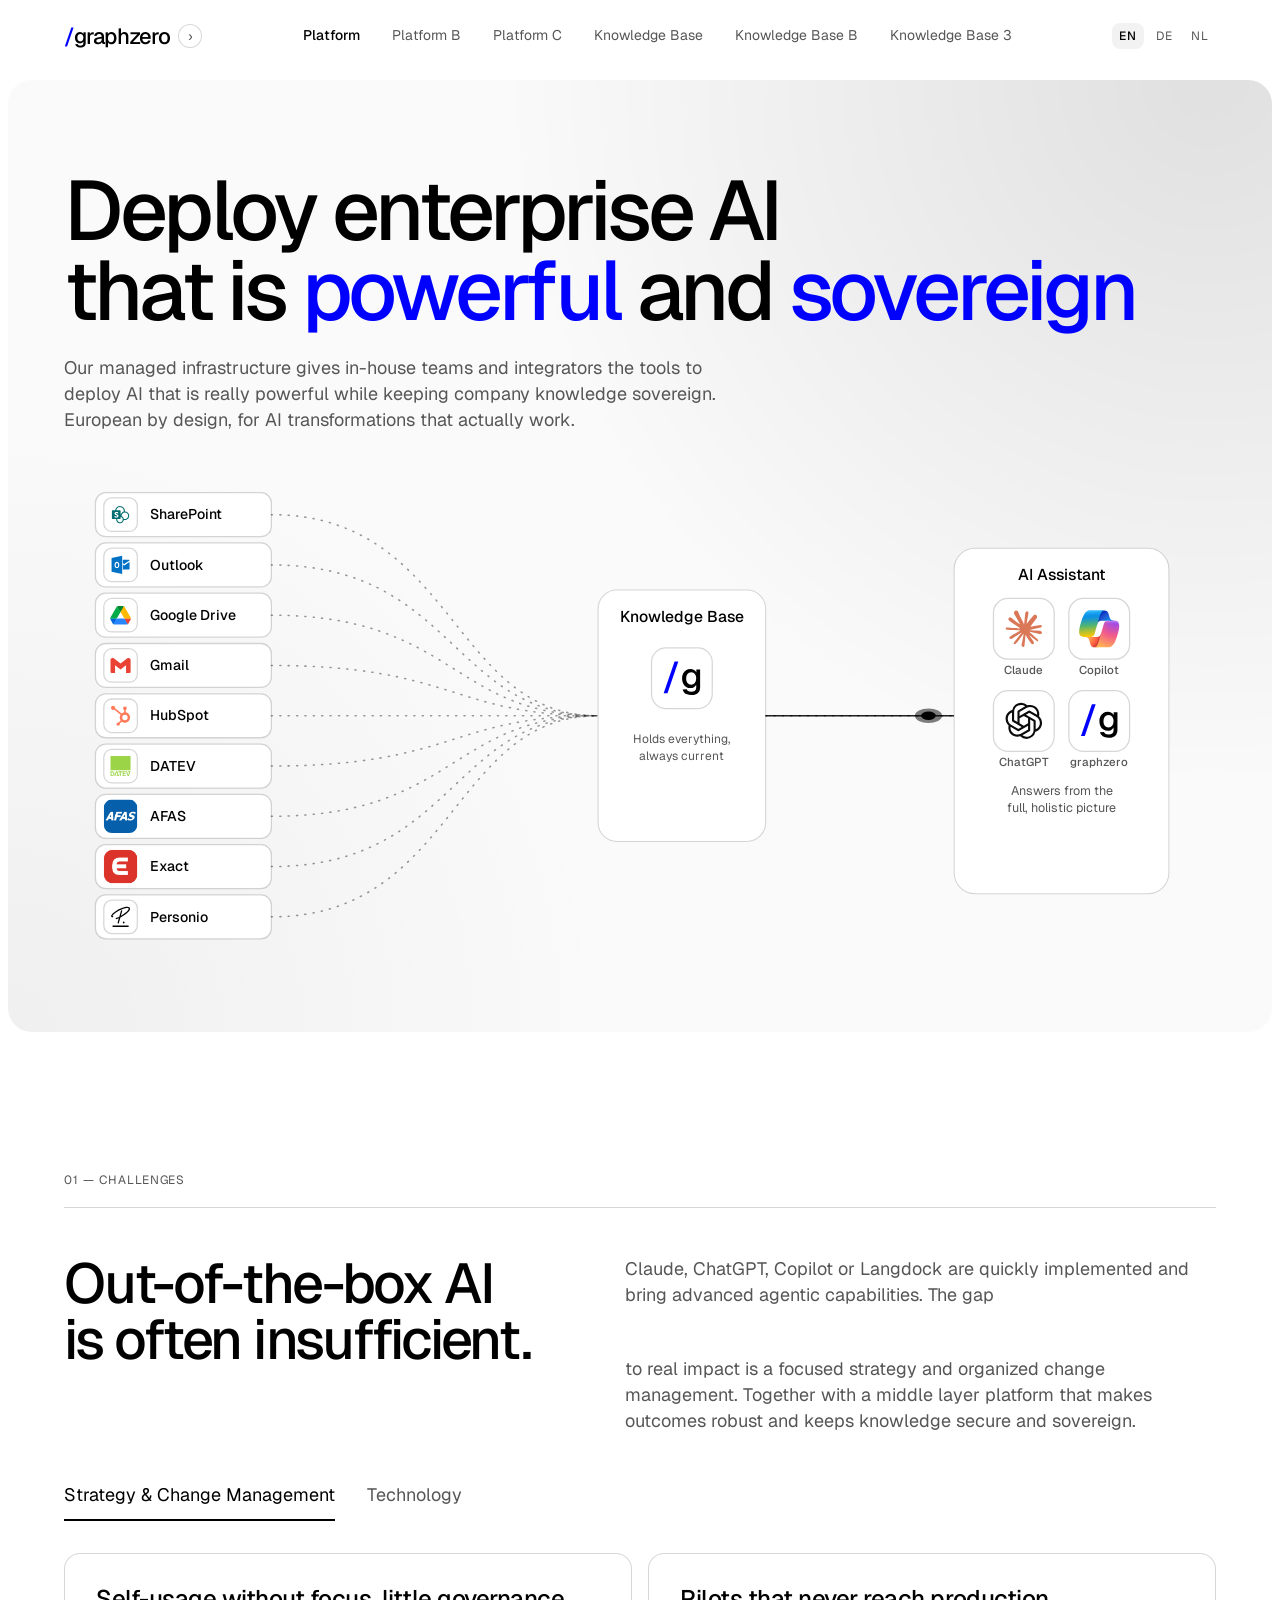
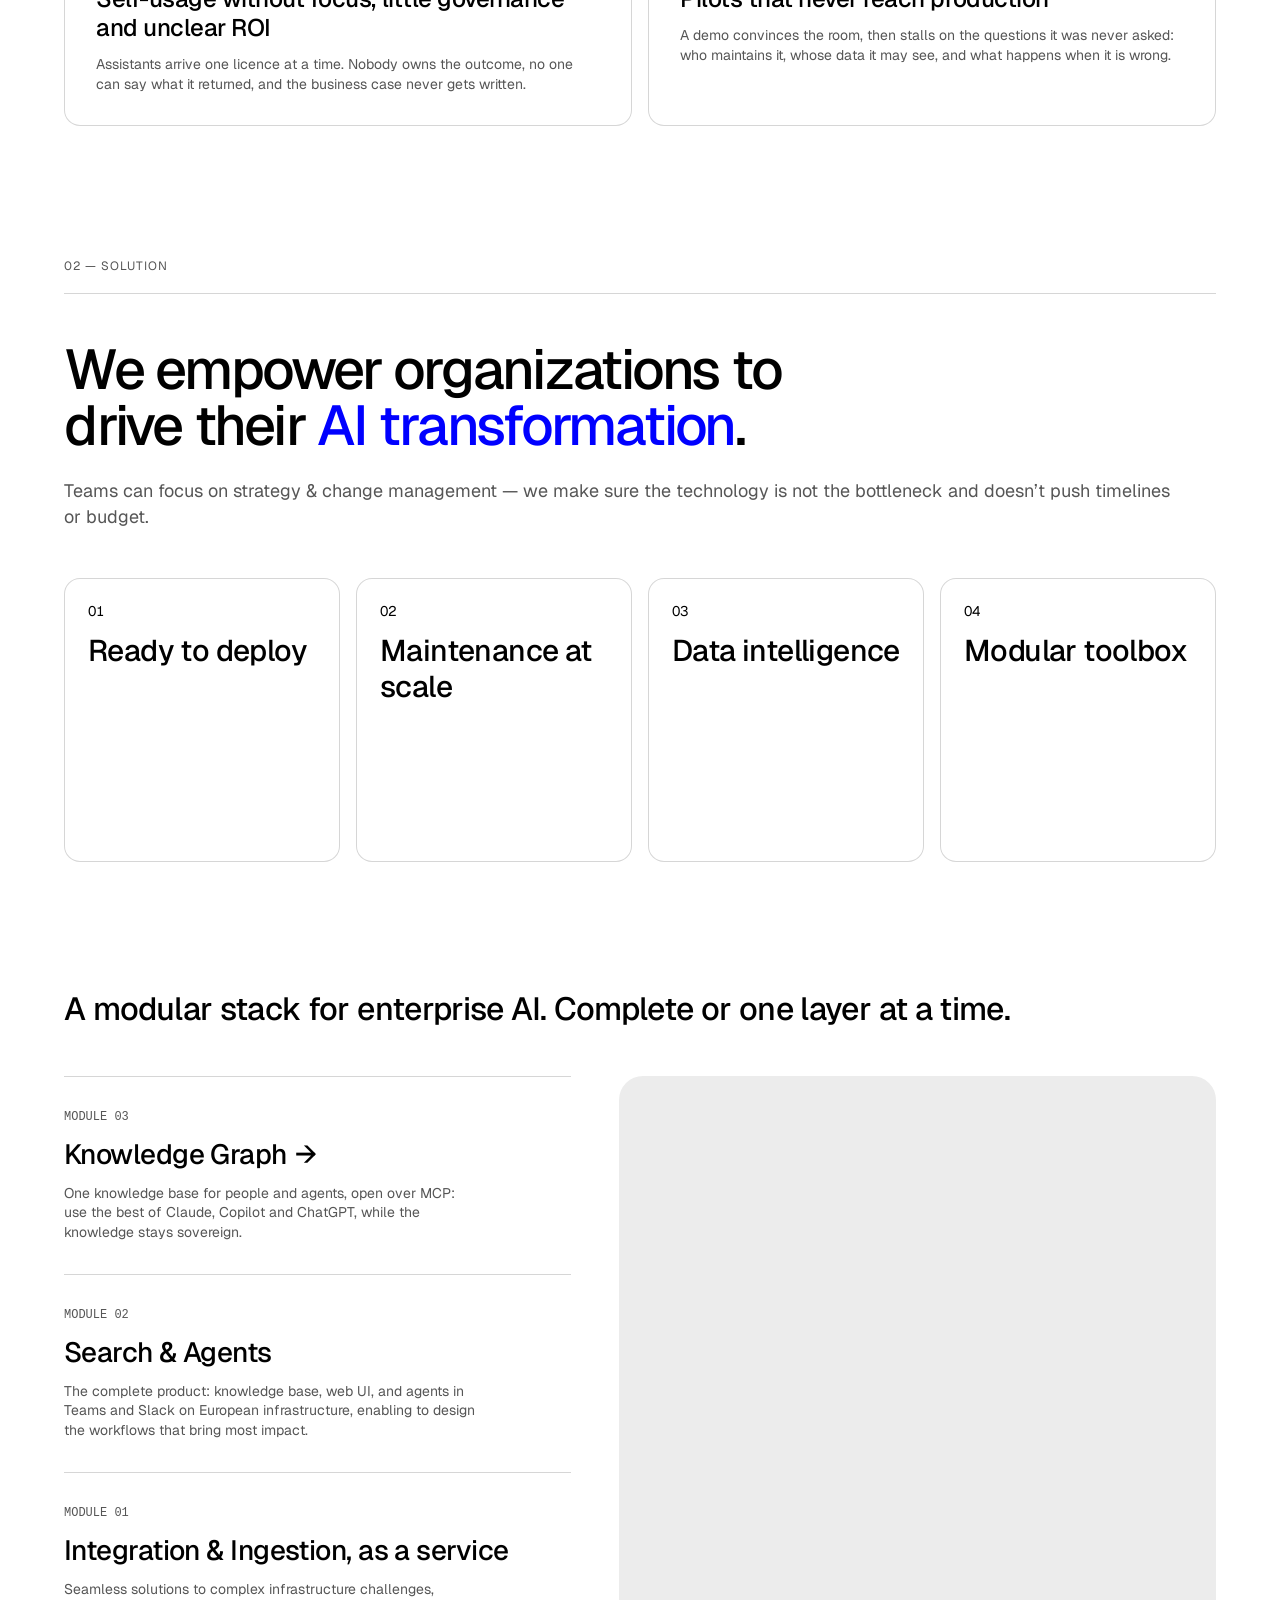
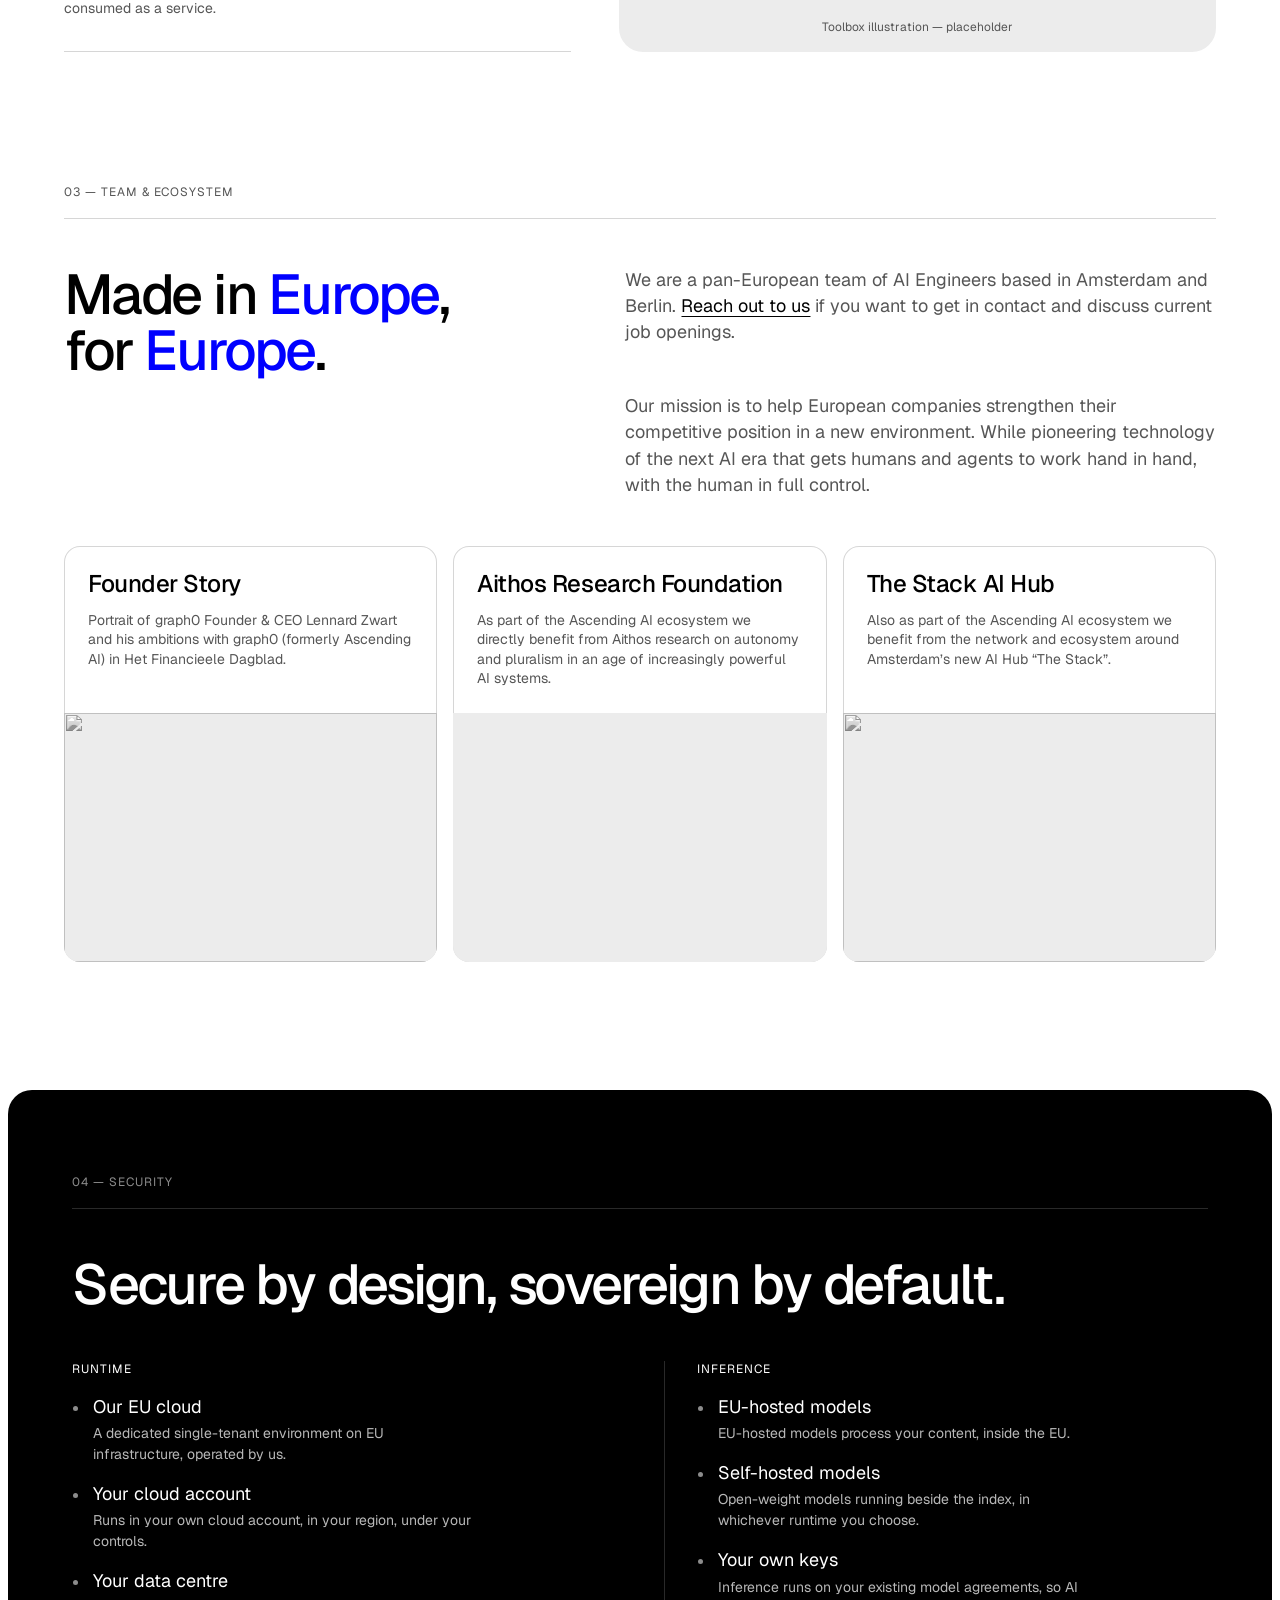
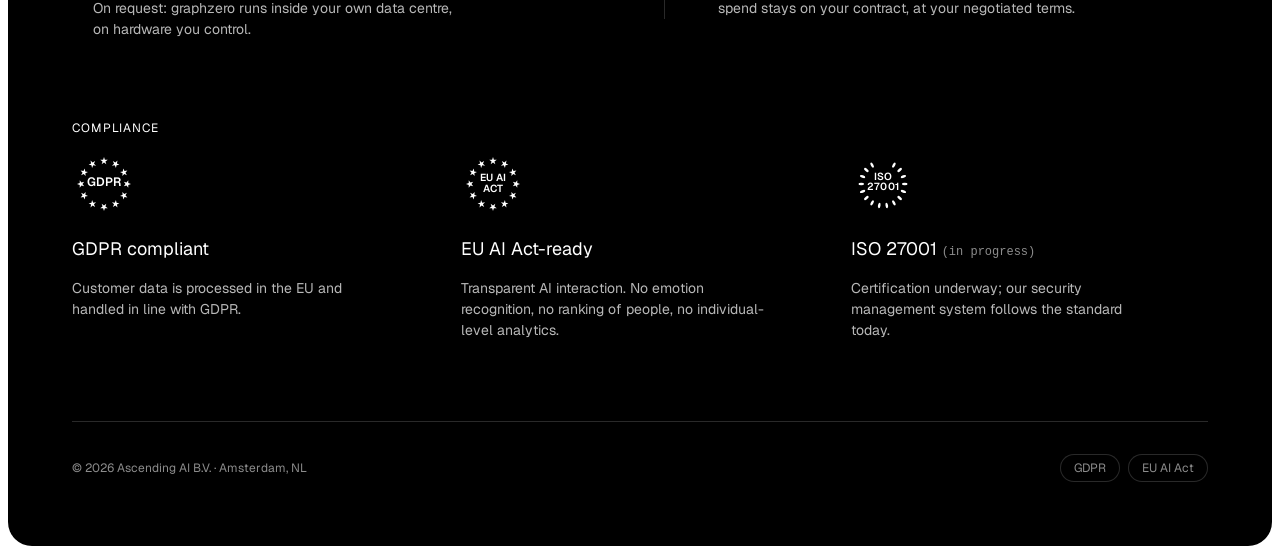
==== commit 8cc924ee: "Knowledge Base 3: give the fold back its own type, and undo a spill .hero--stack was re-tuned for th" ====
--- a/index.html
+++ b/index.html
@@ -17,8 +17,8 @@
      because nothing here edits it. -->
 <link rel="stylesheet" href="https://fonts.googleapis.com/css2?family=Geist:wght@400;500;700&amp;display=swap">
 <link rel="stylesheet" href="assets/design-system/styles.css">
-<link rel="stylesheet" href="assets/site.css?v=139">
-<link rel="icon" href="assets/graphzero-mark.svg?v=139" type="image/svg+xml">
+<link rel="stylesheet" href="assets/site.css?v=140">
+<link rel="icon" href="assets/graphzero-mark.svg?v=140" type="image/svg+xml">
 </head>
 <body data-surface="light">
 
@@ -530,6 +530,6 @@
 
 </div>
 
-<script src="assets/site.js?v=139" defer></script>
+<script src="assets/site.js?v=140" defer></script>
 </body>
 </html>
--- a/assets/site.css
+++ b/assets/site.css
@@ -1693,10 +1693,20 @@
    has neither, so it was stacking 48px on top of the section's 128px and
    opening a chasm between the fold and the first line under it. */
 #layers .sec-head { padding-top: 0; }
-#layers .sec-head {
+#layers .sec-head,
+#capabilities .h2 {
   font-size: var(--fs-h3);
   line-height: var(--lh-h3);
   letter-spacing: var(--tracking-h3);
+}
+/* Knowledge Base B's capabilities heading is the section's own title now, so it
+   runs at the section size there. #capabilities is an id, not a page, and
+   pulling the rule apart for that page took the Knowledge Base and Knowledge
+   Base 3 headings up with it. */
+.page[data-page="security"] #capabilities .h2 {
+  font-size: var(--fs-h2);
+  line-height: var(--lh-h2);
+  letter-spacing: var(--tracking-h2);
 }
 
 /* The claim over the drawing rather than beside it. The pair capped the title
@@ -3109,3 +3119,37 @@
   height: 15px;
   margin-top: 0.2em;
 }
+
+
+/* --------------------------------------------------------------------------
+   Knowledge Base 3's fold.
+
+   .hero--stack was re-tuned for the Platform fold when the two heroes were
+   swapped: ranged left, no measure cap, and running at the full display size.
+   This page is the fold as it was before that — centred, capped at 22ch and a
+   step down from display — so it takes those rules back for itself rather than
+   inheriting the Platform's.
+   -------------------------------------------------------------------------- */
+.page[data-page="knowledge-base-3"] .hero--stack .hero__inner--stack {
+  justify-items: center;
+  text-align: center;
+}
+.page[data-page="knowledge-base-3"] .hero--stack .hero__title {
+  font-size: clamp(2.25rem, 4.7vw, 3.75rem);
+  max-width: 22ch;
+}
+.page[data-page="knowledge-base-3"] .hero--stack .hero__lead { max-width: 54ch; }
+.page[data-page="knowledge-base-3"] .hero--stack .hero__title,
+.page[data-page="knowledge-base-3"] .hero--stack .hero__lead { margin-inline: auto; }
+/* Below the split's width the cap only forces a break the column already makes. */
+@media (max-width: 900px) {
+  .page[data-page="knowledge-base-3"] .hero--stack .hero__title { max-width: none; }
+}
+/* On a phone the fold's title runs off .hero .display's own narrow ramp. In the
+   source that rule simply came later and won the tie; here the page scope
+   out-ranks it, so the step down has to be stated. */
+@media (max-width: 760px) {
+  .page[data-page="knowledge-base-3"] .hero--stack .hero__title {
+    font-size: clamp(1.75rem, 9.15vw, 4.5rem);
+  }
+}
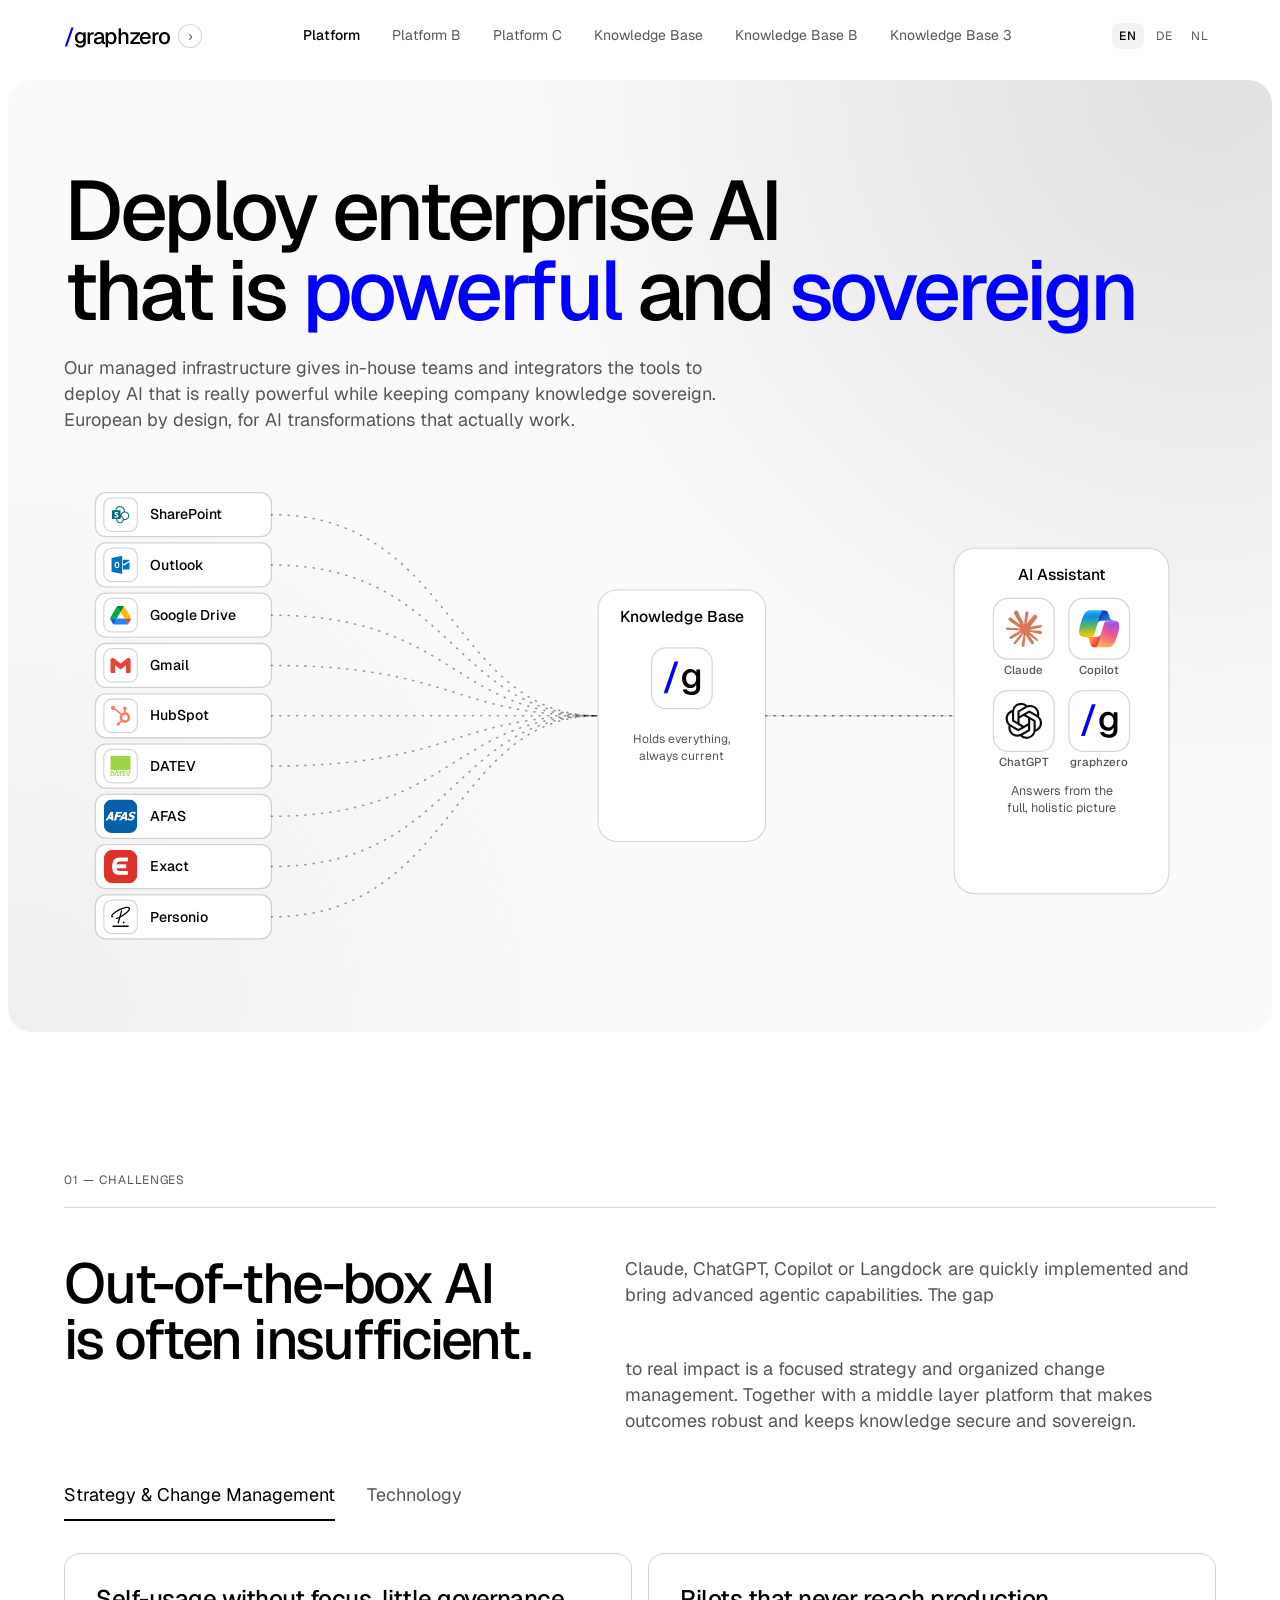
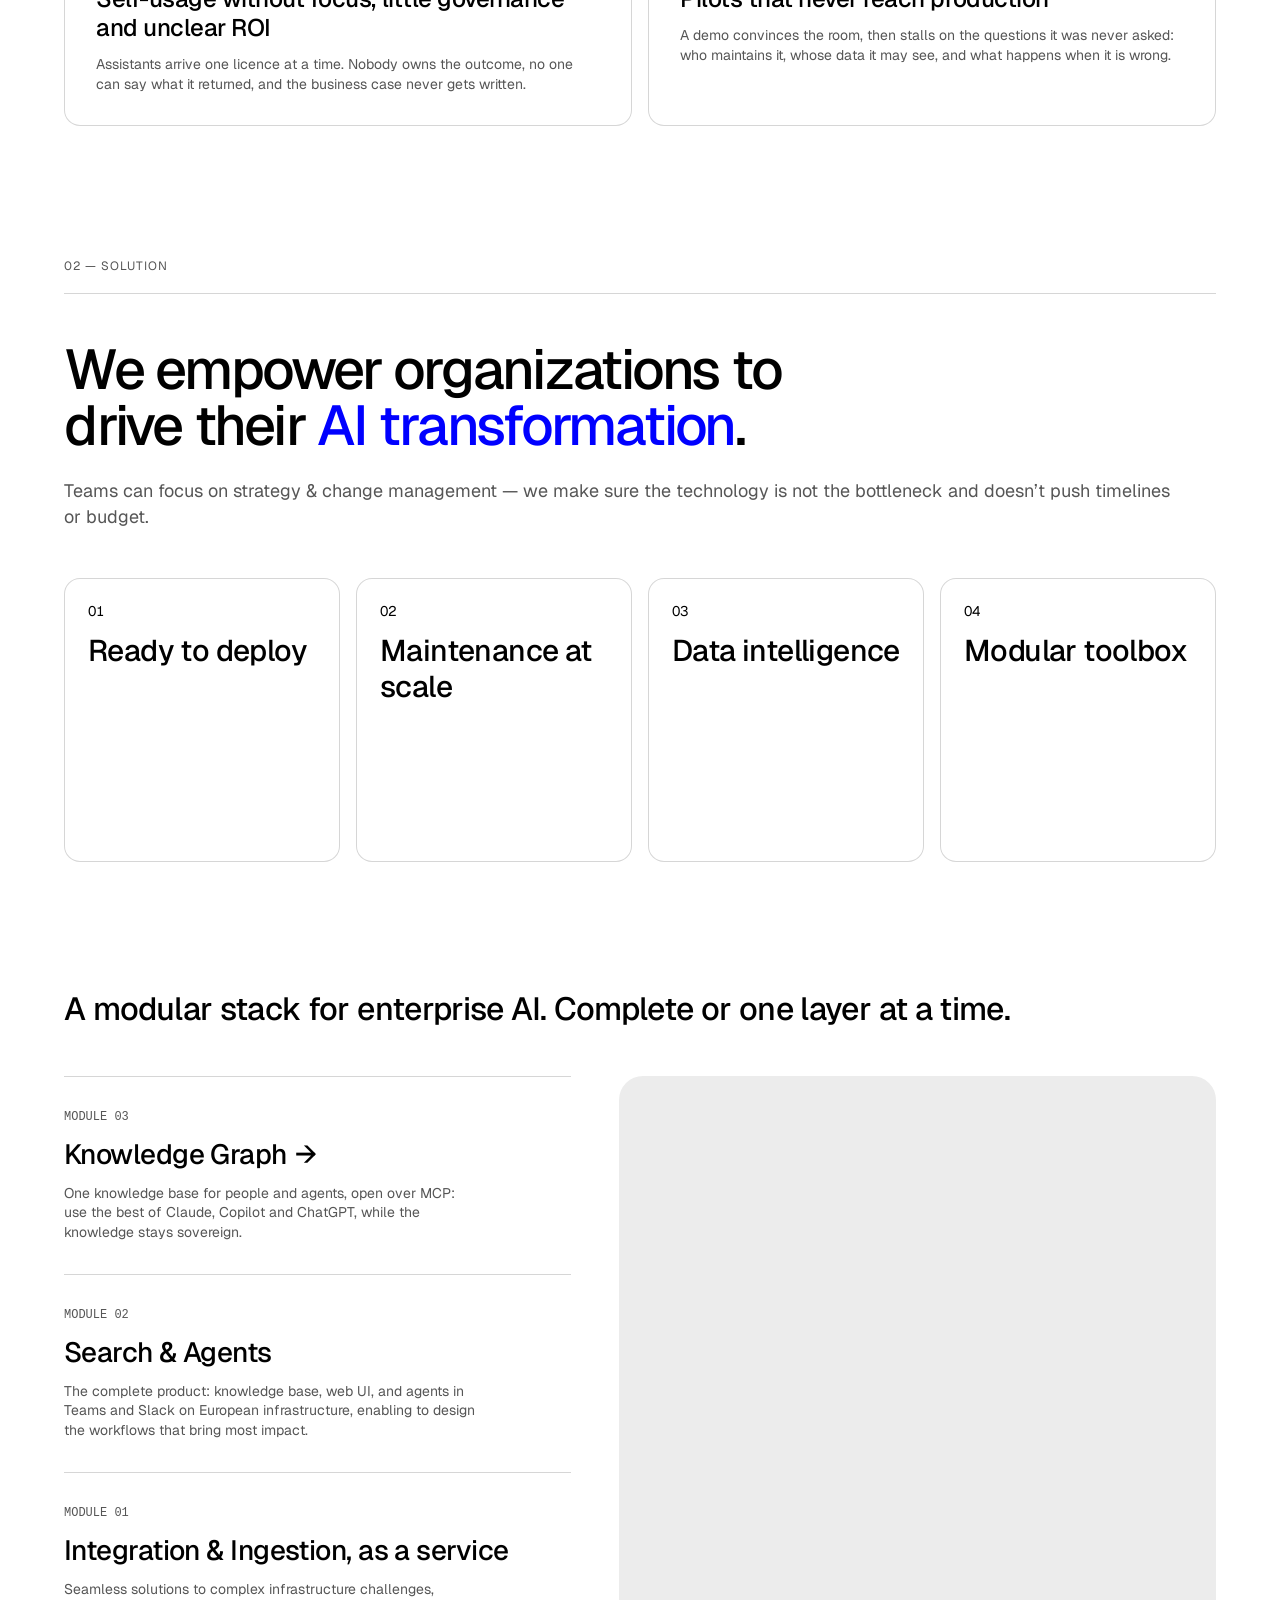
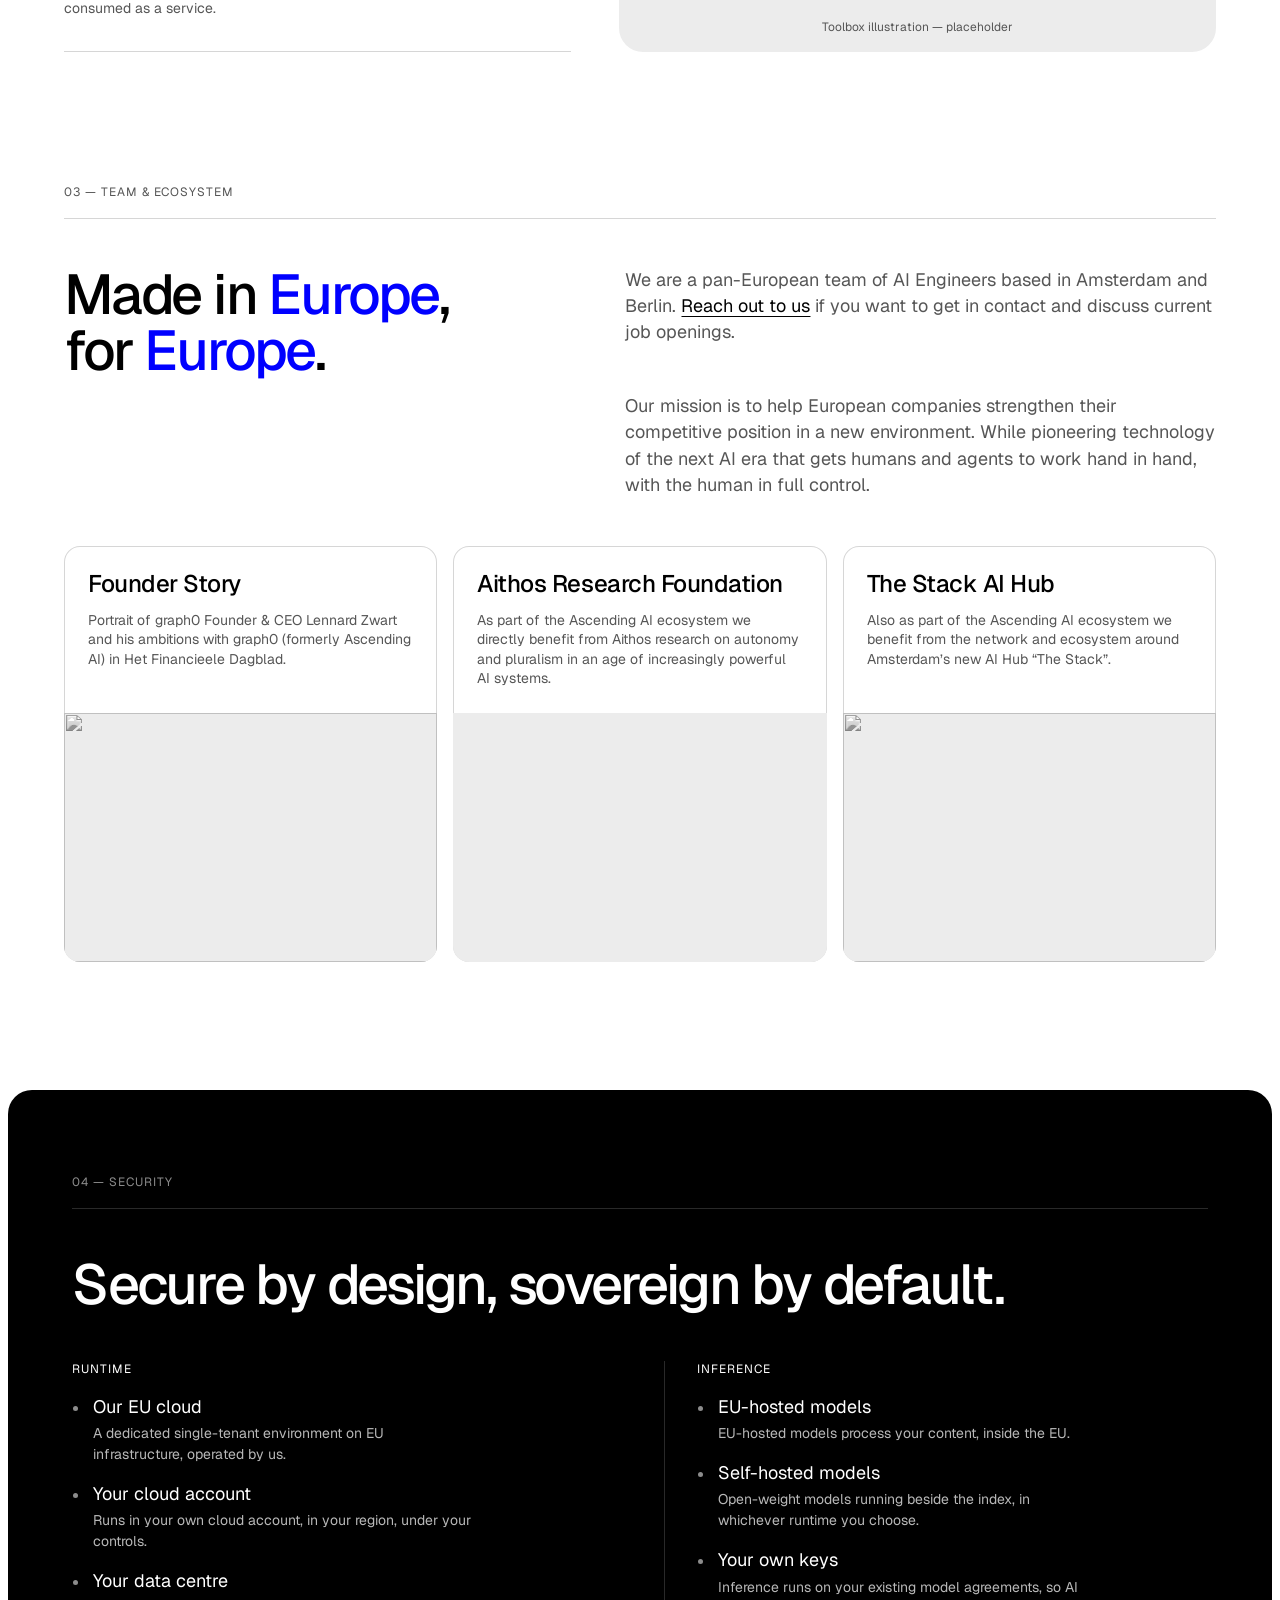
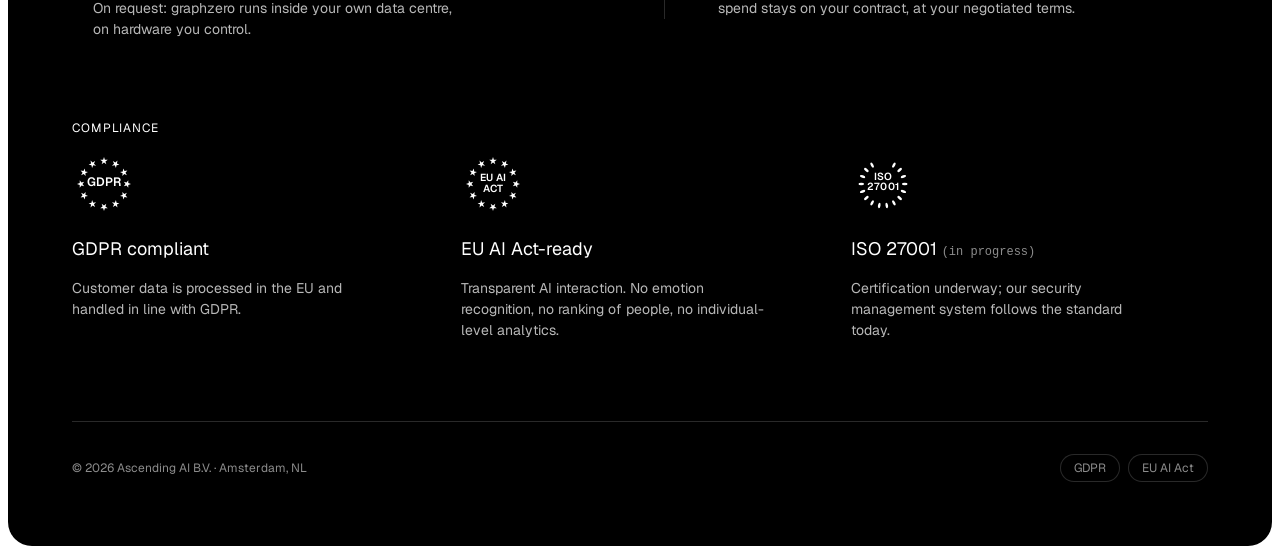
==== commit 04e2ae6f: "Knowledge Base B: open the heading off the tables, put the rotator inline --section-md was still rea" ====
--- a/index.html
+++ b/index.html
@@ -17,8 +17,8 @@
      because nothing here edits it. -->
 <link rel="stylesheet" href="https://fonts.googleapis.com/css2?family=Geist:wght@400;500;700&amp;display=swap">
 <link rel="stylesheet" href="assets/design-system/styles.css">
-<link rel="stylesheet" href="assets/site.css?v=140">
-<link rel="icon" href="assets/graphzero-mark.svg?v=140" type="image/svg+xml">
+<link rel="stylesheet" href="assets/site.css?v=141">
+<link rel="icon" href="assets/graphzero-mark.svg?v=141" type="image/svg+xml">
 </head>
 <body data-surface="light">
 
@@ -530,6 +530,6 @@
 
 </div>
 
-<script src="assets/site.js?v=140" defer></script>
+<script src="assets/site.js?v=141" defer></script>
 </body>
 </html>
--- a/assets/site.css
+++ b/assets/site.css
@@ -2467,10 +2467,13 @@
    -------------------------------------------------------------------------- */
 .af-head { margin-bottom: var(--space-8); }
 .rotator {
-  display: grid;
-  /* Its own line: the names differ in width by a factor of three, and inline
-     they would drag the rest of the heading back and forth. */
+  /* Inline, on the same line as the words that introduce it. The names differ
+     in width by a factor of three, but they are stacked in one cell rather than
+     laid out in sequence, so the box is always as wide as the longest of them
+     and the heading does not move as they change. */
+  display: inline-grid;
   justify-items: start;
+  vertical-align: baseline;
 }
 .rotator__item {
   grid-area: 1 / 1;
@@ -2527,7 +2530,7 @@
    the page's full section rhythm. It does need room: what sits between them now
    is a section heading at full size, and at zero it was touching the table above
    it. --section-md is the middle setting the page already uses. */
-.page[data-page="security"] #architecture { padding-top: var(--section-md); }
+.page[data-page="security"] #architecture { padding-top: var(--section-lg); }
 
 /* --------------------------------------------------------------------------
    Runtime / inference / compliance — the Security band's options as plain
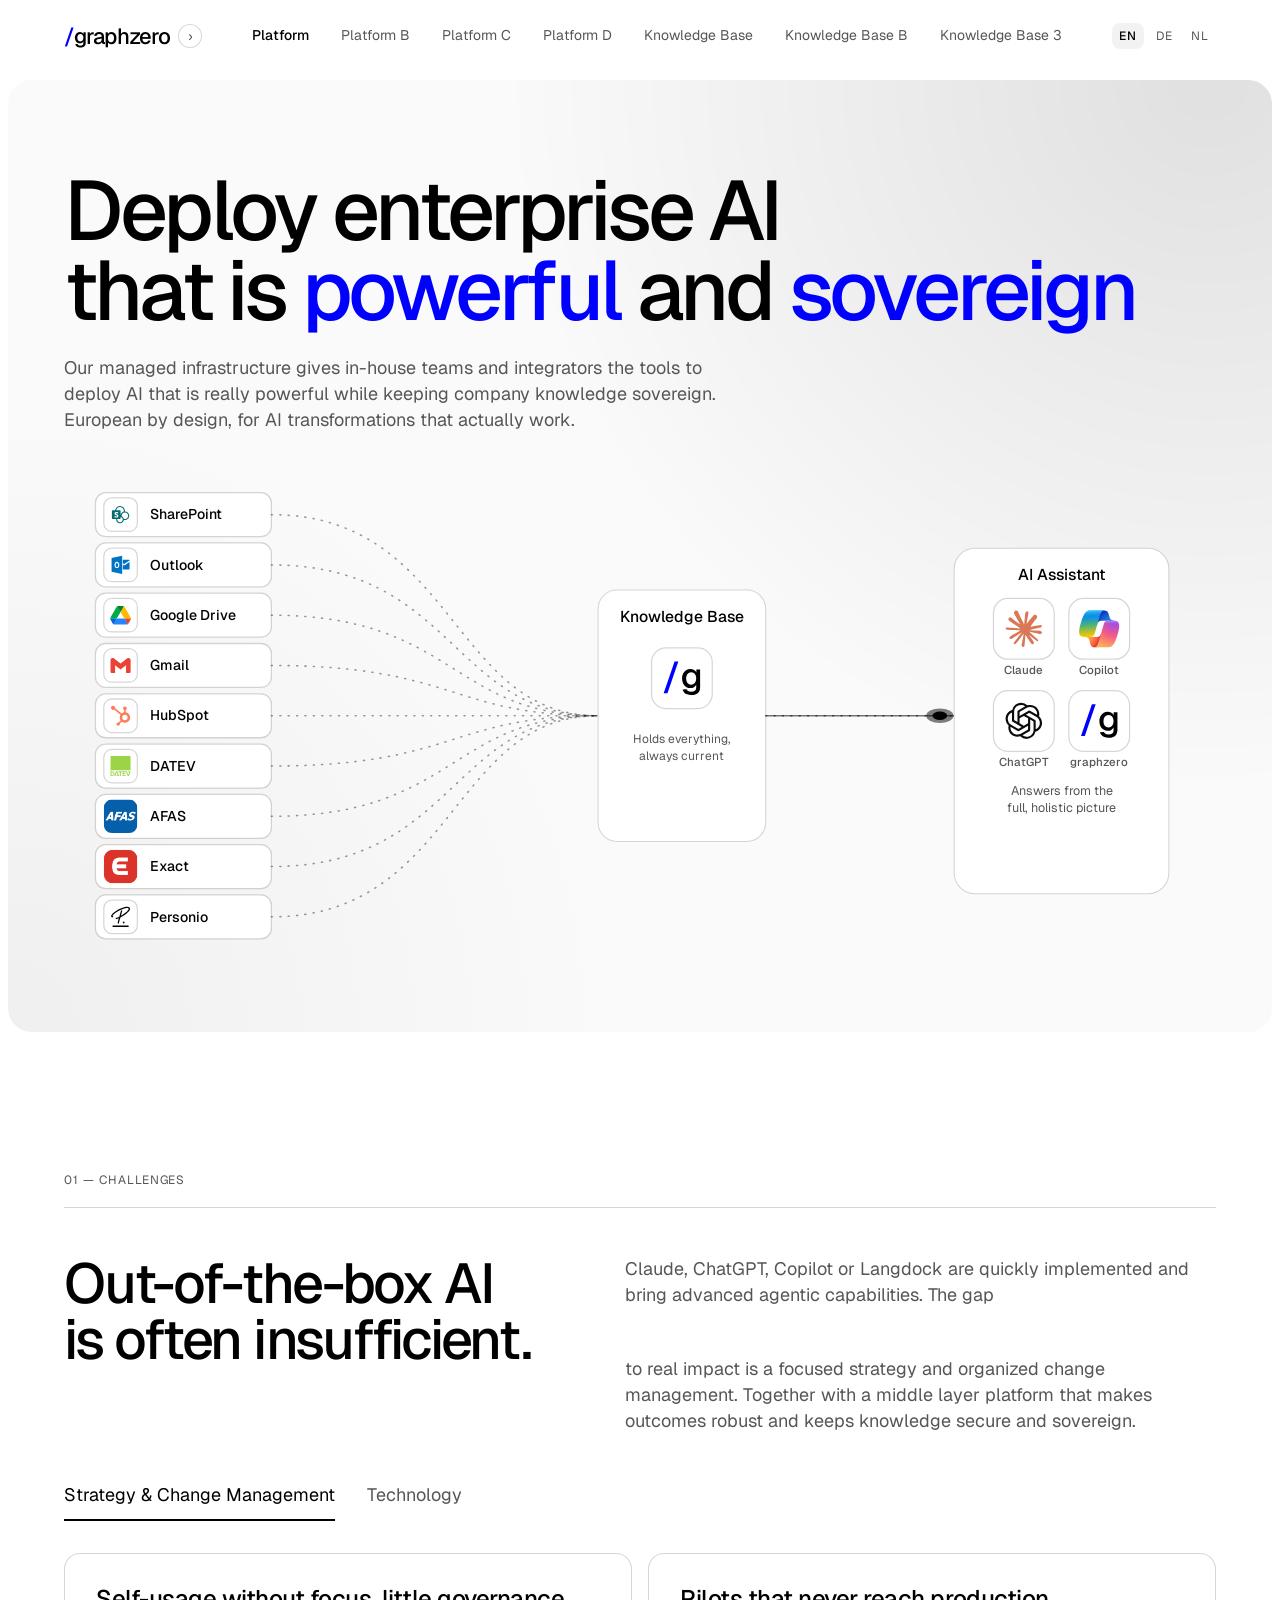
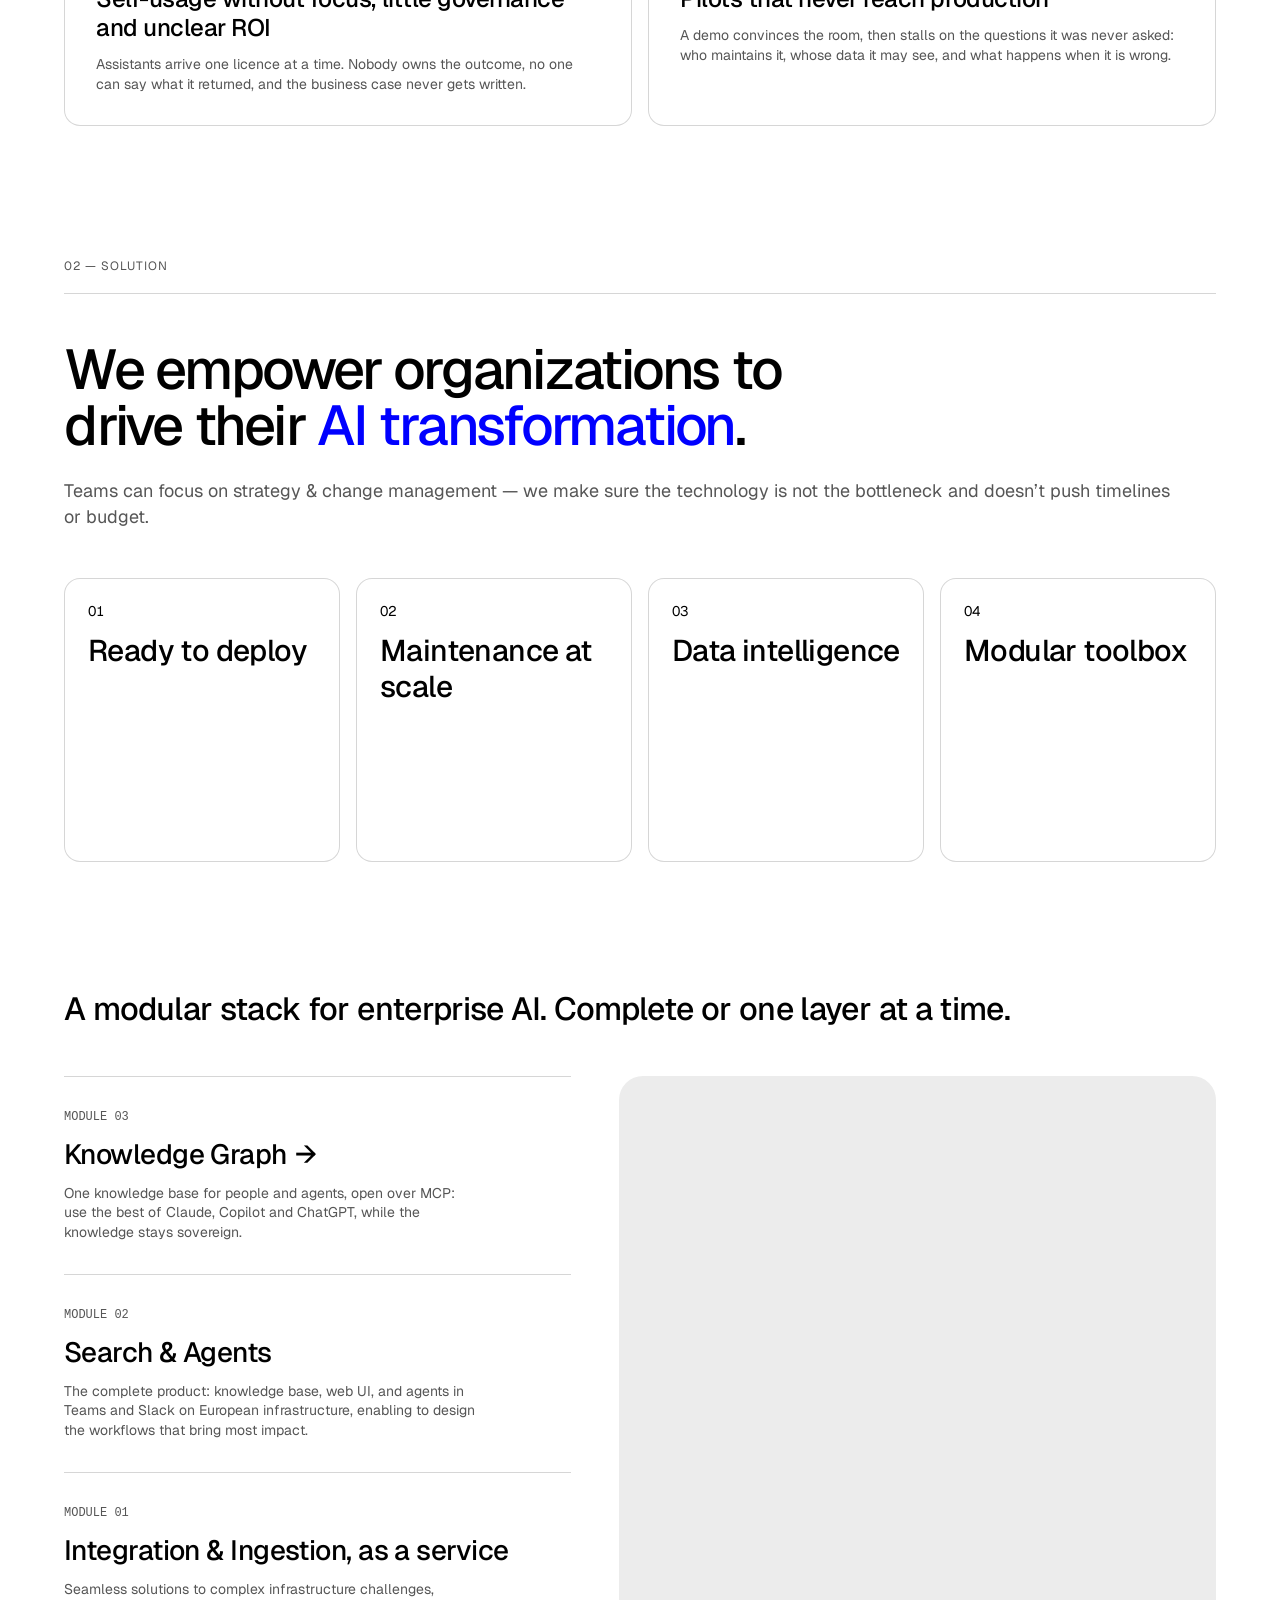
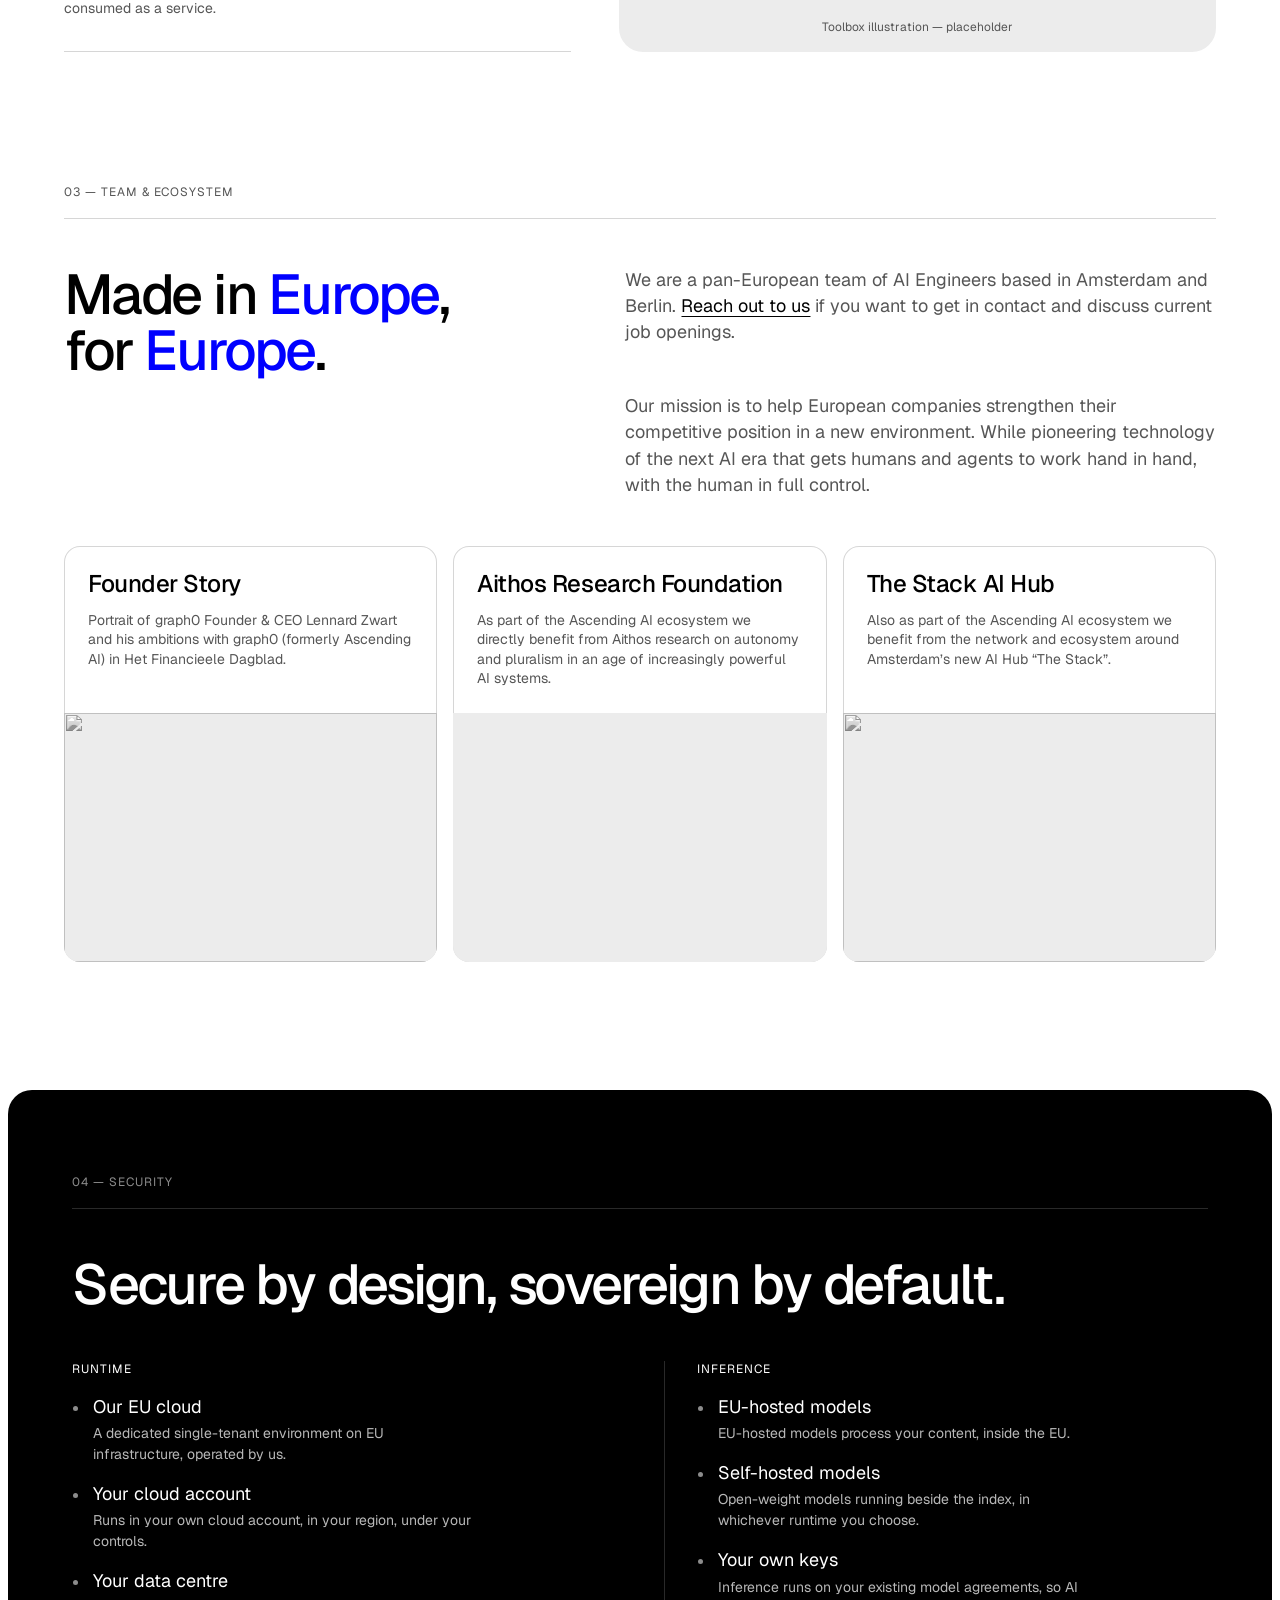
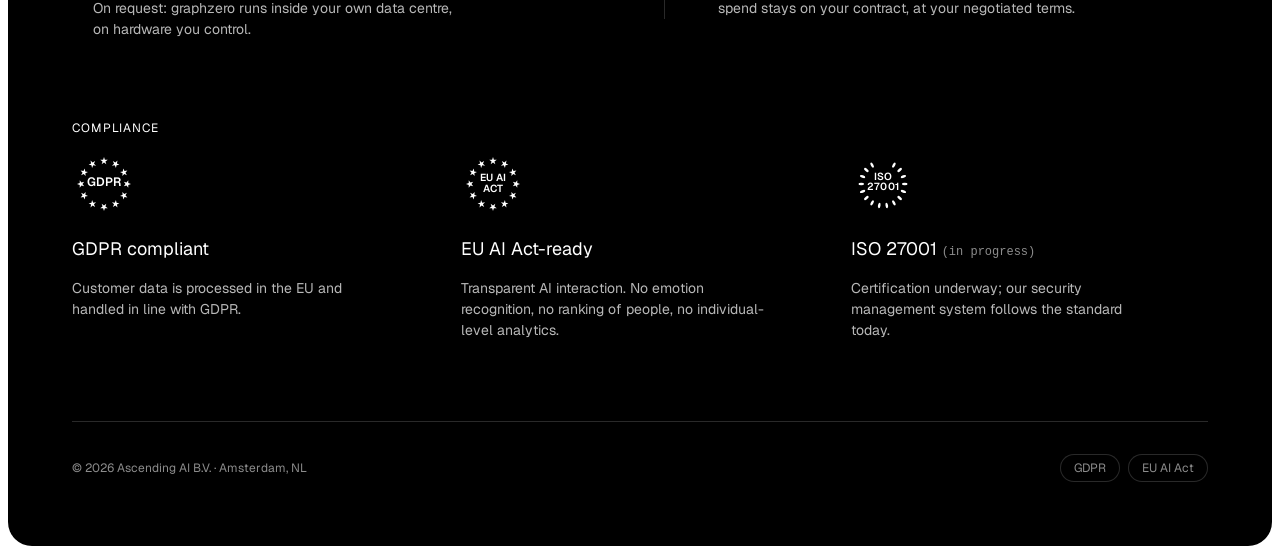
==== commit 60927535: "Add Platform D — the source landing page, settled on black A reproduction of the old landing page: f" ====
--- a/index.html
+++ b/index.html
@@ -17,8 +17,8 @@
      because nothing here edits it. -->
 <link rel="stylesheet" href="https://fonts.googleapis.com/css2?family=Geist:wght@400;500;700&amp;display=swap">
 <link rel="stylesheet" href="assets/design-system/styles.css">
-<link rel="stylesheet" href="assets/site.css?v=141">
-<link rel="icon" href="assets/graphzero-mark.svg?v=141" type="image/svg+xml">
+<link rel="stylesheet" href="assets/site.css?v=142">
+<link rel="icon" href="assets/graphzero-mark.svg?v=142" type="image/svg+xml">
 </head>
 <body data-surface="light">
 
@@ -49,6 +49,7 @@
       <a href="#platform" aria-current="page">Platform</a>
       <a href="platform-b.html">Platform B</a>
       <a href="platform-c.html">Platform C</a>
+      <a href="platform-d.html">Platform D</a>
       <a href="knowledge-base.html">Knowledge Base</a>
       <a href="security.html">Knowledge Base B</a>
       <a href="knowledge-base-3.html">Knowledge Base 3</a>
@@ -530,6 +531,6 @@
 
 </div>
 
-<script src="assets/site.js?v=141" defer></script>
+<script src="assets/site.js?v=142" defer></script>
 </body>
 </html>
--- a/assets/site.css
+++ b/assets/site.css
@@ -3156,3 +3156,35 @@
     font-size: clamp(1.75rem, 9.15vw, 4.5rem);
   }
 }
+
+
+/* --------------------------------------------------------------------------
+   Platform D's ground.
+
+   The source page carried nine grounds behind a swatch; this one is settled on
+   black, so the tokens are declared against the page rather than against a
+   data-ground attribute and there is no state to switch. The fold re-declares
+   the contextual colours the way .dark does, so everything inside it inverts by
+   the same route rather than being recoloured part by part.
+   -------------------------------------------------------------------------- */
+.page[data-page="platform-d"] {
+  --ground-base: #f2f2f2;
+  --ground-wash: none;
+  --ground-size: auto;
+  --hero-base: #000000;
+  --hero-wash: none;
+  --hero-size: auto;
+}
+.page[data-page="platform-d"] .hero__inner {
+  color: var(--ink-invert);
+  --heading: var(--ink-invert);
+  --body: var(--ink-muted-invert);
+  --meta: rgba(255, 255, 255, 0.55);
+  --line: rgba(255, 255, 255, 0.22);
+}
+/* No --hl on this page: the source declares the blue on the grey grounds only,
+   so on black .hl falls back to inherit and the marked words and the mark take
+   the fold's own reversed ink. That is what the reference shows. */
+
+/* Shown on the cosmic ground alone in the source, which this page is not. */
+.showcase__art { display: none; }
